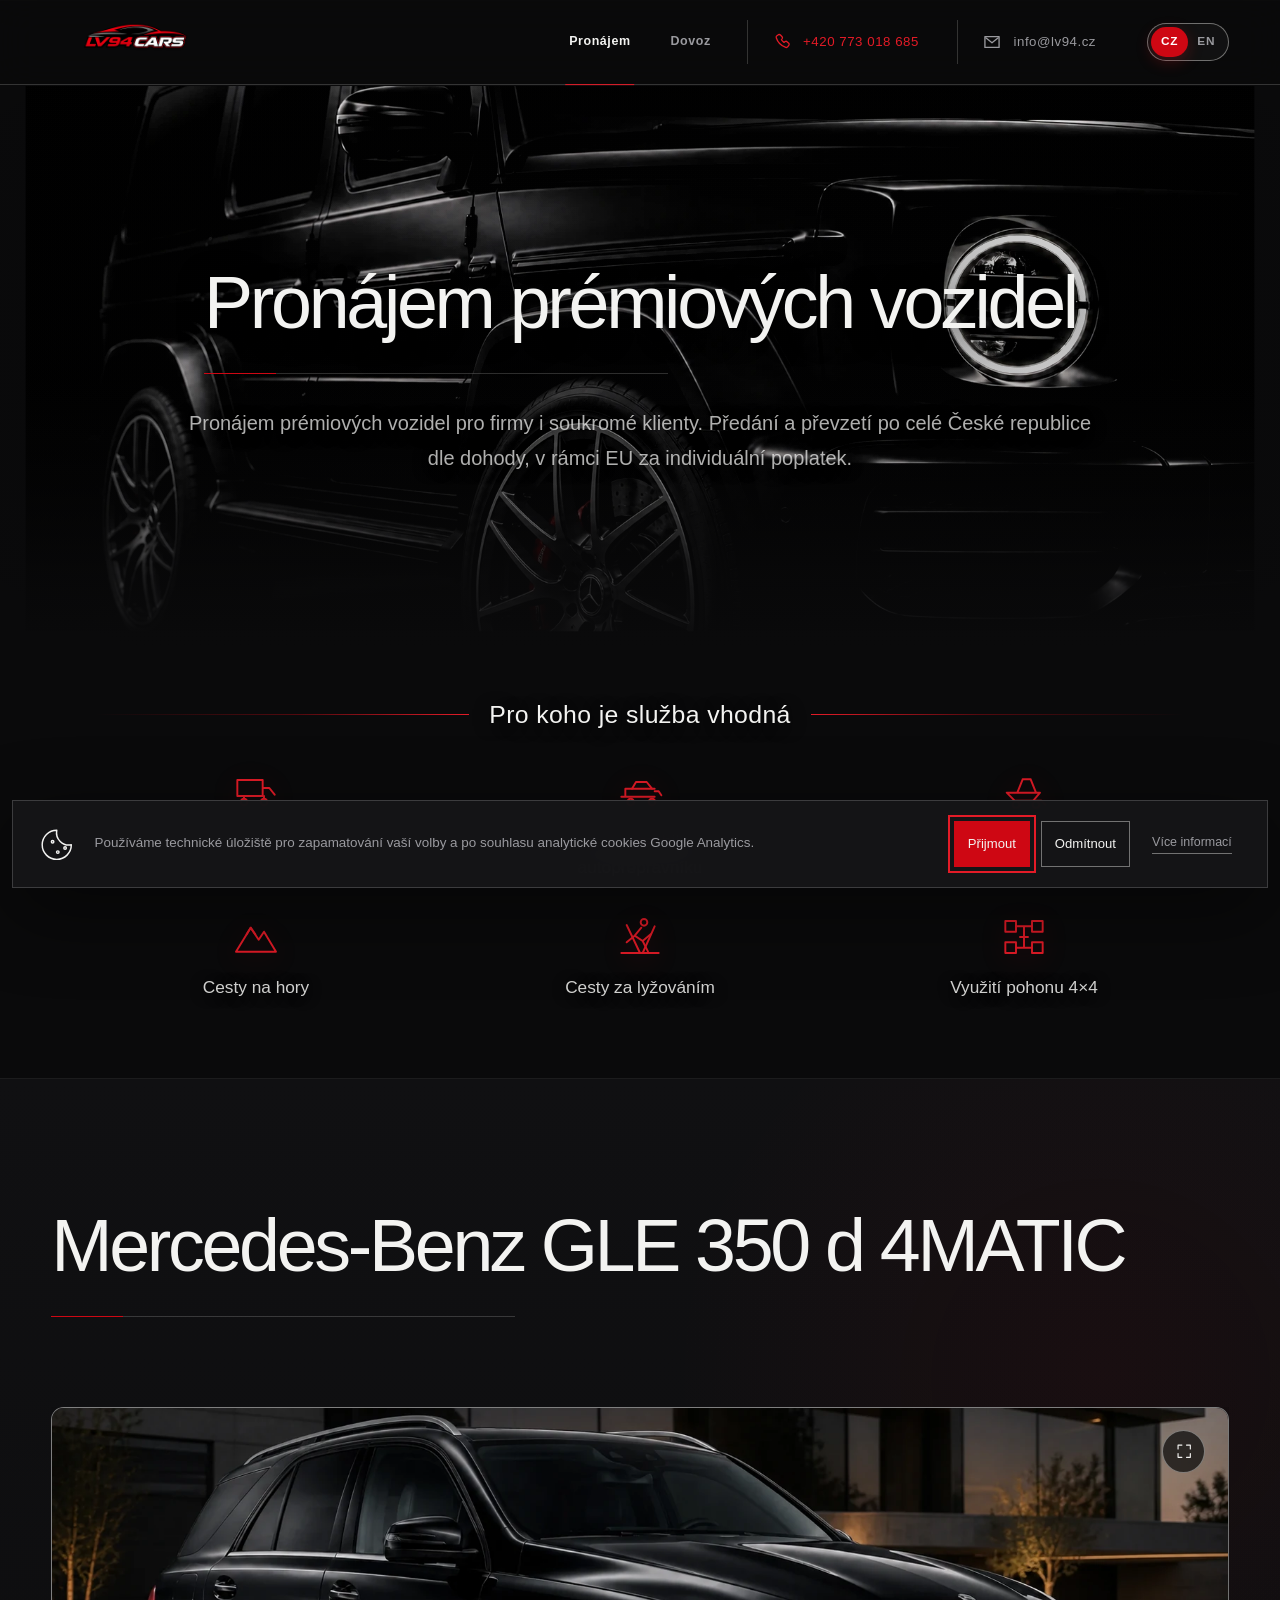
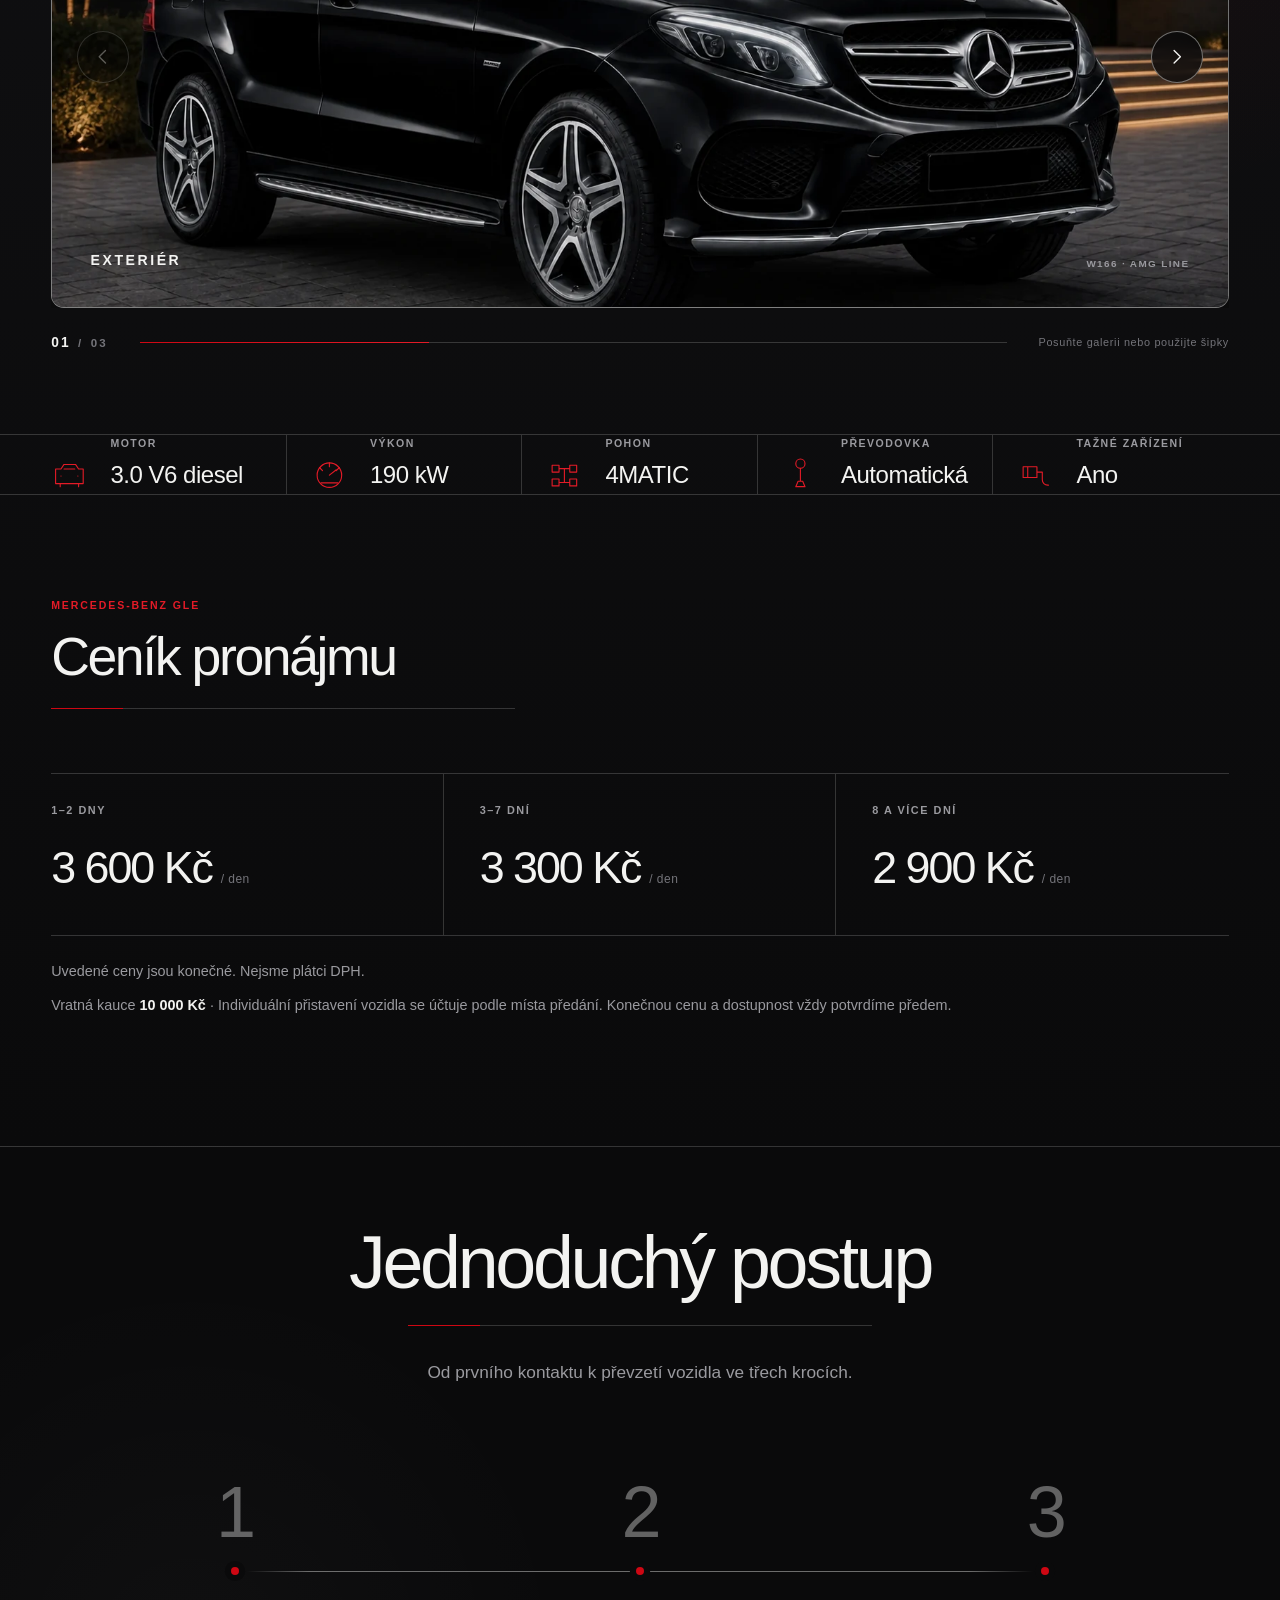
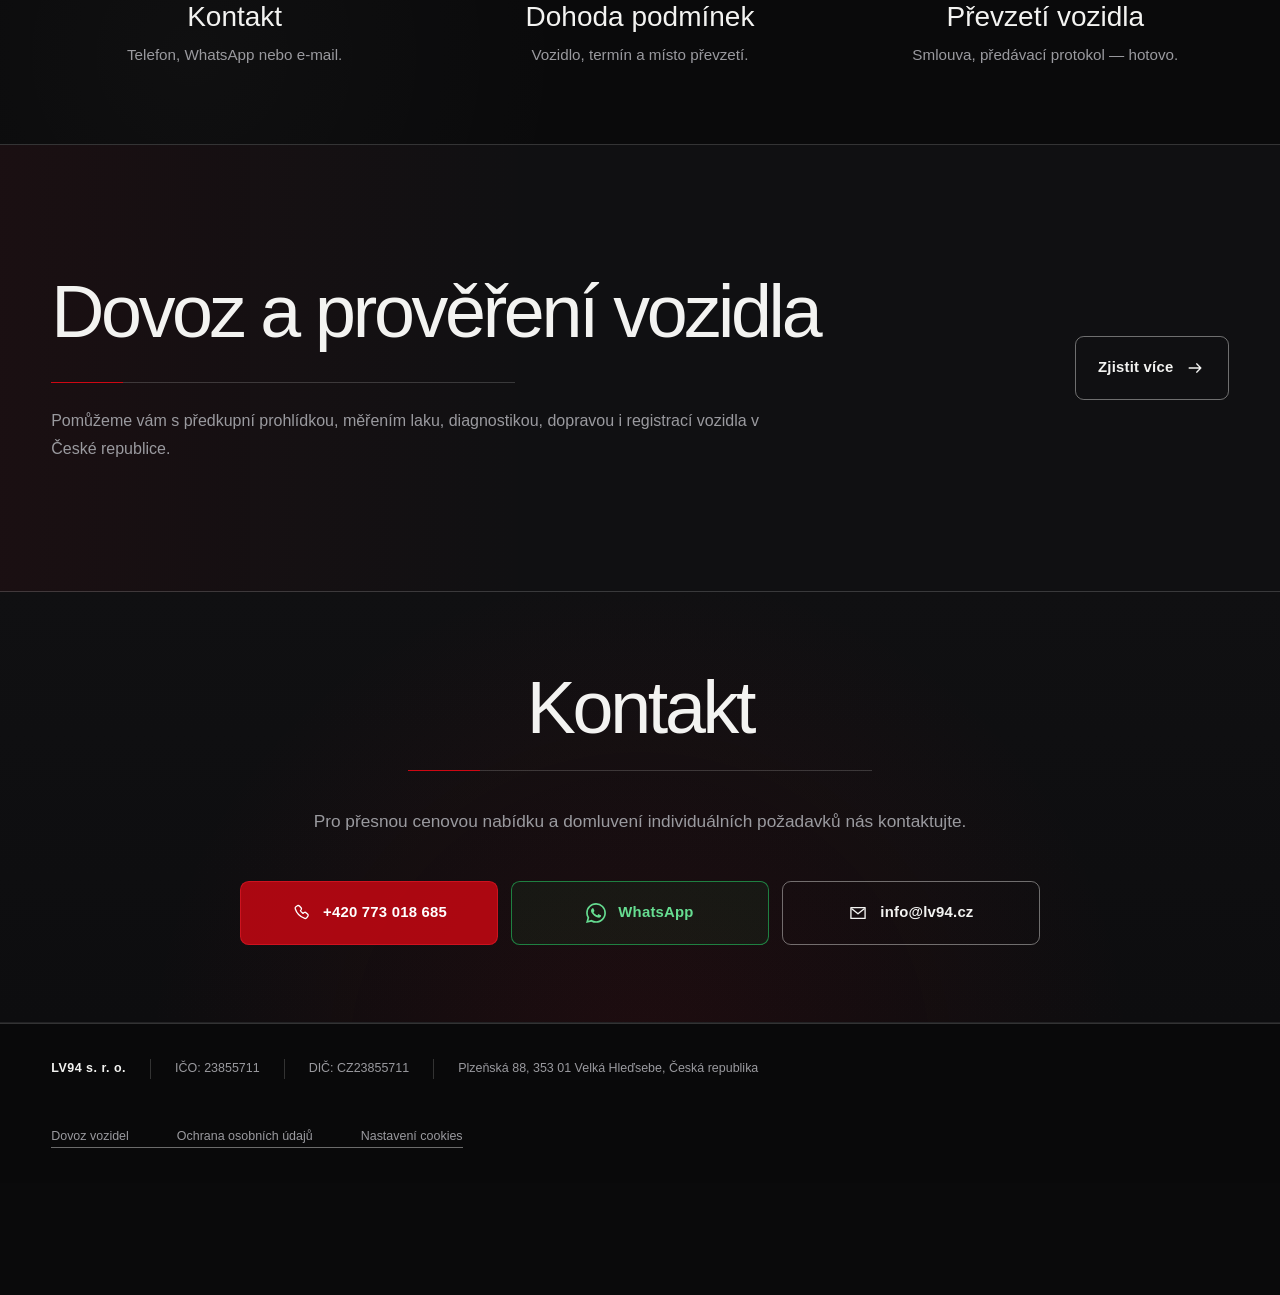
==== src/index.html @ e5c54074 "Finalize LV94 launch website" ====
<!doctype html>
<html lang="cs">
<head>
    <meta charset="utf-8">
    <meta name="viewport" content="width=device-width, initial-scale=1">
    <meta name="theme-color" content="#0A0A0B">
    <meta name="description" content="Pronájem prémiových vozidel Mercedes-Benz GLE pro firmy i soukromé klienty. Předání po celé České republice a dle dohody v rámci EU.">
    <meta name="robots" content="index, follow, max-image-preview:large">
    <link rel="canonical" href="https://lv94.cz/">
    <meta property="og:type" content="website">
    <meta property="og:locale" content="cs_CZ">
    <meta property="og:locale:alternate" content="en_GB">
    <meta property="og:site_name" content="LV94 CARS">
    <meta property="og:title" content="LV94 | Prémiový pronájem vozidel">
    <meta property="og:description" content="Pronájem prémiových vozidel Mercedes-Benz GLE pro firmy i soukromé klienty. Předání po celé České republice a dle dohody v rámci EU.">
    <meta property="og:url" content="https://lv94.cz/">
    <meta property="og:image" content="https://lv94.cz/assets/images/og-lv94-premiovy-pronajem.jpg">
    <meta property="og:image:width" content="1200">
    <meta property="og:image:height" content="630">
    <meta property="og:image:type" content="image/jpeg">
    <meta property="og:image:alt" content="LV94 CARS — prémiový pronájem vozidel Mercedes-Benz GLE">
    <meta name="twitter:card" content="summary_large_image">
    <meta name="twitter:title" content="LV94 | Prémiový pronájem vozidel">
    <meta name="twitter:description" content="Pronájem prémiových vozidel Mercedes-Benz GLE po celé České republice.">
    <meta name="twitter:image" content="https://lv94.cz/assets/images/og-lv94-premiovy-pronajem.jpg">
    <title>LV94 | Prémiový pronájem vozidel</title>
    <link rel="icon" href="favicon.ico" sizes="any">
    <link rel="icon" type="image/png" sizes="32x32" href="assets/images/favicon-32x32.png">
    <link rel="apple-touch-icon" sizes="180x180" href="assets/images/apple-touch-icon.png">
    <link rel="stylesheet" href="css/style.css?v=20260829-nav-1">
    <script src="js/script.js?v=20260829-nav-1" defer></script>
</head>
<body>
    <a class="skip-link" href="#main" data-i18n="skipLink">Přejít k obsahu</a>

    <header class="site-header" data-reveal="header">
        <div class="site-shell header-inner">
            <a class="brand brand--header" href="#top" aria-label="LV94 CARS">
                <img src="assets/images/lv94-logo.png" alt="" data-brand-logo>
            </a>

            <nav class="primary-nav" data-i18n-aria="primaryNavLabel" aria-label="Hlavní navigace">
                <a href="#vozidlo" aria-current="page" data-i18n="navRental">Pronájem</a>
                <a href="dovoz-vozidel.html" data-i18n="navImport">Dovoz</a>
            </nav>

            <div class="header-actions">
                <a class="header-contact header-contact--primary" href="tel:+420773018685" data-contact-link="phone">
                    <svg aria-hidden="true" viewBox="0 0 24 24">
                        <path d="M7.7 3.2 5.9 4.5c-.8.6-1.1 1.6-.8 2.5 1.7 5.4 6 9.7 11.4 11.4.9.3 1.9 0 2.5-.8l1.3-1.8c.5-.7.4-1.6-.2-2.2l-2.1-2a1.7 1.7 0 0 0-2.1-.2l-1.5 1a11.6 11.6 0 0 1-3.1-3.1l1-1.5c.4-.7.3-1.5-.2-2.1l-2-2.1c-.6-.6-1.6-.7-2.4-.4Z"/>
                    </svg>
                    <span class="contact-value" data-contact-value="phone">+420 773 018 685</span>
                    <span class="mobile-label" data-i18n="call">Volat</span>
                </a>

                <a class="header-contact" href="mailto:info@lv94.cz" data-contact-link="email">
                    <svg aria-hidden="true" viewBox="0 0 24 24">
                        <path d="M3.5 5.5h17v13h-17z"/>
                        <path d="m4.5 7 7.5 6 7.5-6"/>
                    </svg>
                    <span class="contact-value" data-contact-value="email">info@lv94.cz</span>
                    <span class="mobile-label">E-mail</span>
                </a>

                <div class="language-switcher" role="group" aria-label="Language" data-active-language="cs">
                    <button class="language-button is-active" type="button" data-language="cs" aria-pressed="true">CZ</button>
                    <button class="language-button" type="button" data-language="en" aria-pressed="false">EN</button>
                </div>
            </div>
        </div>
    </header>

    <main id="main">
        <section class="service" id="top" aria-labelledby="service-title">
            <div class="service-hero">
                <div class="service-background" data-reveal="hero" aria-hidden="true">
                    <img class="hero-image" src="assets/images/hero-g-class-black-amg-multispoke-v4.webp" alt="" width="1749" height="899" fetchpriority="high" decoding="async">
                </div>
                <div class="site-shell service-layout">
                    <div class="service-copy" data-reveal="section">
                        <div class="service-heading">
                            <h1 class="section-title" id="service-title" data-i18n="serviceTitle">Pronájem prémiových vozidel</h1>
                            <span class="heading-rule" aria-hidden="true"></span>
                        </div>
                        <p class="service-lead" data-i18n="serviceBody">Pronájem prémiových vozidel pro firmy i soukromé klienty. Předání a převzetí po celé České republice dle dohody, v rámci EU za individuální poplatek.</p>
                    </div>
                </div>
            </div>
            <div class="service-use-cases-band">
                <div class="site-shell">
                    <div class="service-use-cases">
                        <p class="service-use-cases-title" data-i18n="serviceUseCasesTitle">Pro koho je služba vhodná</p>
                        <ul class="service-use-cases-list">
                            <li>
                                <svg aria-hidden="true" viewBox="0 0 36 36">
                                    <path d="M4 10.5h19v12H4zM23 16.5h5l4 5"/>
                                    <path d="M9 22.5v2M24 22.5v2"/>
                                    <circle cx="9" cy="27" r="2.5"/>
                                    <circle cx="24" cy="27" r="2.5"/>
                                </svg>
                                <span data-i18n="serviceUseCaseTrailers">Tažení různých přívěsů</span>
                            </li>
                            <li>
                                <svg aria-hidden="true" viewBox="0 0 36 36">
                                    <path d="M4 23h25M7 23v-6h5l3-5h8l4 5h2"/>
                                    <path d="M12 17h15M29 19h3l2 3"/>
                                    <circle cx="11" cy="27" r="2.5"/>
                                    <circle cx="27" cy="27" r="2.5"/>
                                </svg>
                                <span data-i18n="serviceUseCaseCarTransport">Přeprava automobilů pomocí autopřepravníku</span>
                            </li>
                            <li>
                                <svg aria-hidden="true" viewBox="0 0 36 36">
                                    <path d="M5 20h25l-5 6H11zM13 20l4-10h6l4 10M17 10h6"/>
                                    <path d="M27 26h4l3 3"/>
                                    <circle cx="12" cy="29" r="2.5"/>
                                    <circle cx="27" cy="29" r="2.5"/>
                                </svg>
                                <span data-i18n="serviceUseCaseBoats">Tažení lodních přívěsů</span>
                            </li>
                            <li>
                                <svg aria-hidden="true" viewBox="0 0 36 36">
                                    <path d="m3 29 11-18 6 9 4-6 9 15H3Z"/>
                                    <path d="m11 16 3-5 3.5 5"/>
                                </svg>
                                <span data-i18n="serviceUseCaseMountains">Cesty na hory</span>
                            </li>
                            <li>
                                <svg aria-hidden="true" viewBox="0 0 36 36">
                                    <circle cx="21" cy="7" r="2.5"/>
                                    <path d="m19 11-5 6 6 4 4 8M14 17l-6 5M20 21l6-5"/>
                                    <path d="M4 30h28M8 9l10 21M29 10l-9 20"/>
                                </svg>
                                <span data-i18n="serviceUseCaseSkiing">Cesty za lyžováním</span>
                            </li>
                            <li>
                                <svg aria-hidden="true" viewBox="0 0 36 36">
                                    <rect x="4" y="6" width="8" height="8"/>
                                    <rect x="24" y="6" width="8" height="8"/>
                                    <rect x="4" y="22" width="8" height="8"/>
                                    <rect x="24" y="22" width="8" height="8"/>
                                    <path d="M12 10h12M12 26h12M18 10v16M15 18h6"/>
                                </svg>
                                <span data-i18n="serviceUseCaseFourWheelDrive">Využití pohonu 4×4</span>
                            </li>
                        </ul>
                    </div>
                </div>
            </div>
        </section>

        <section class="vehicle section-space" id="vozidlo" aria-labelledby="vehicle-title">
            <div class="site-shell">
                <div class="section-heading" data-reveal="section">
                    <h2 class="section-title" id="vehicle-title">Mercedes-Benz GLE 350 d 4MATIC</h2>
                    <span class="heading-rule" aria-hidden="true"></span>
                </div>
            </div>

            <div class="slider-shell" data-slider data-reveal="media">
                <button class="slider-arrow slider-arrow--prev" type="button" data-slider-prev data-i18n-aria="previousPhoto" aria-label="Předchozí fotografie">
                    <svg aria-hidden="true" viewBox="0 0 24 24"><path d="m15 5-7 7 7 7"/></svg>
                </button>

                <div class="slider-viewport" data-slider-viewport tabindex="0" data-i18n-aria="photoSlider" aria-label="Fotografie vozidla">
                    <div class="slider-track">
                        <figure class="vehicle-slide" data-slide>
                            <img src="assets/images/vehicles/gle-w166-exterior-modern-hq.webp" alt="Černý Mercedes-Benz GLE W166 s paketem AMG Line před moderní budovou" width="1672" height="941" loading="lazy" data-i18n-alt="exteriorAlt">
                            <button class="gallery-open" type="button" data-gallery-open data-slide-index="0" data-i18n-aria="openPhoto" aria-label="Otevřít fotografii">
                                <svg aria-hidden="true" viewBox="0 0 24 24">
                                    <path d="M9 4H4v5M15 4h5v5M20 15v5h-5M4 15v5h5"/>
                                </svg>
                            </button>
                            <figcaption>
                                <span data-i18n="exteriorLabel">Exteriér</span>
                                <small data-i18n="photoSeries">W166 · AMG Line</small>
                            </figcaption>
                        </figure>

                        <figure class="vehicle-slide" data-slide>
                            <img src="assets/images/vehicles/gle-w166-interior-black-amg.webp" alt="Černý interiér Mercedes-Benz GLE W166 s paketem AMG Line" width="1672" height="941" loading="lazy" data-i18n-alt="interiorAlt">
                            <button class="gallery-open" type="button" data-gallery-open data-slide-index="1" data-i18n-aria="openPhoto" aria-label="Otevřít fotografii">
                                <svg aria-hidden="true" viewBox="0 0 24 24">
                                    <path d="M9 4H4v5M15 4h5v5M20 15v5h-5M4 15v5h5"/>
                                </svg>
                            </button>
                            <figcaption>
                                <span data-i18n="interiorLabel">Interiér</span>
                                <small data-i18n="photoSeries">W166 · AMG Line</small>
                            </figcaption>
                        </figure>

                        <figure class="vehicle-slide" data-slide>
                            <img src="assets/images/vehicles/gle-w166-detail-black-amg.webp" alt="Detail přední části černého Mercedes-Benz GLE W166 AMG Line" width="1672" height="941" loading="lazy" data-i18n-alt="detailAlt">
                            <button class="gallery-open" type="button" data-gallery-open data-slide-index="2" data-i18n-aria="openPhoto" aria-label="Otevřít fotografii">
                                <svg aria-hidden="true" viewBox="0 0 24 24">
                                    <path d="M9 4H4v5M15 4h5v5M20 15v5h-5M4 15v5h5"/>
                                </svg>
                            </button>
                            <figcaption>
                                <span data-i18n="detailLabel">Detail</span>
                                <small data-i18n="photoSeries">W166 · AMG Line</small>
                            </figcaption>
                        </figure>
                    </div>
                </div>

                <button class="slider-arrow slider-arrow--next" type="button" data-slider-next data-i18n-aria="nextPhoto" aria-label="Další fotografie">
                    <svg aria-hidden="true" viewBox="0 0 24 24"><path d="m9 5 7 7-7 7"/></svg>
                </button>
            </div>

            <div class="slider-controls site-shell">
                <div class="slider-counter" data-slider-counter aria-live="polite" aria-atomic="true">
                    <span data-slider-current>01</span>
                    <span class="slider-counter-separator" aria-hidden="true">/</span>
                    <span data-slider-total>03</span>
                </div>
                <span class="slider-progress" aria-hidden="true">
                    <span data-slider-progress></span>
                </span>
                <span class="slider-hint" data-i18n="sliderHint">Posuňte galerii nebo použijte šipky</span>
            </div>

            <dl class="vehicle-specs site-shell" data-reveal="stagger">
                <div class="vehicle-spec">
                    <svg aria-hidden="true" viewBox="0 0 48 48">
                        <path d="M6 17h7l4-6h15l4 6h6v19H6zM17 17h14M12 36v4M36 36v4M13 26h.1M35 26h.1"/>
                    </svg>
                    <div><dt data-i18n="engine">Motor</dt><dd data-vehicle="engine"></dd></div>
                </div>
                <div class="vehicle-spec">
                    <svg aria-hidden="true" viewBox="0 0 48 48">
                        <circle cx="24" cy="25" r="16"/><path d="M24 9v5M11 15l4 4M37 15l-4 4M24 25l9-7M13 35h22"/>
                    </svg>
                    <div><dt data-i18n="power">Výkon</dt><dd data-vehicle="power"></dd></div>
                </div>
                <div class="vehicle-spec">
                    <svg aria-hidden="true" viewBox="0 0 48 48">
                        <path d="M8 12h9v9H8zM31 12h9v9h-9zM8 30h9v9H8zM31 30h9v9h-9zM17 16.5h14M17 34.5h14M24 16.5v18"/>
                    </svg>
                    <div><dt data-i18n="drive">Pohon</dt><dd data-vehicle="drive"></dd></div>
                </div>
                <div class="vehicle-spec">
                    <svg aria-hidden="true" viewBox="0 0 48 48">
                        <circle cx="24" cy="10" r="6"/><path d="M24 16v17M18 40h12l-3-7h-6z"/>
                    </svg>
                    <div><dt data-i18n="transmission">Převodovka</dt><dd data-vehicle="transmission"></dd></div>
                </div>
                <div class="vehicle-spec">
                    <svg aria-hidden="true" viewBox="0 0 48 48">
                        <path d="M8 14h18v14H8zM26 21h7v10a7 7 0 0 0 7 7M40 38h1M14 14v14"/>
                    </svg>
                    <div><dt data-i18n="towBar">Tažné zařízení</dt><dd data-vehicle="towBar"></dd></div>
                </div>
            </dl>

            <section class="vehicle-pricing site-shell" aria-labelledby="pricing-title" data-reveal="section">
                <div class="pricing-heading">
                    <p class="pricing-kicker" data-i18n="pricingKicker">Mercedes-Benz GLE</p>
                    <h3 id="pricing-title" data-i18n="pricingTitle">Ceník pronájmu</h3>
                    <span class="heading-rule" aria-hidden="true"></span>
                </div>

                <dl class="pricing-grid" data-reveal="stagger">
                    <div class="pricing-tier">
                        <dt data-i18n="pricingShortTerm">1–2 dny</dt>
                        <dd><span data-pricing="shortTerm">3 600 Kč</span><small data-i18n="perDay">/ den</small></dd>
                    </div>
                    <div class="pricing-tier">
                        <dt data-i18n="pricingMediumTerm">3–7 dní</dt>
                        <dd><span data-pricing="mediumTerm">3 300 Kč</span><small data-i18n="perDay">/ den</small></dd>
                    </div>
                    <div class="pricing-tier">
                        <dt data-i18n="pricingLongTerm">8 a více dní</dt>
                        <dd><span data-pricing="longTerm">2 900 Kč</span><small data-i18n="perDay">/ den</small></dd>
                    </div>
                </dl>

                <div class="pricing-notes">
                    <p data-i18n="pricingVatNote">Uvedené ceny jsou konečné. Nejsme plátci DPH.</p>
                    <p>
                        <span data-i18n="pricingDepositLabel">Vratná kauce</span>
                        <strong data-pricing="deposit">10 000 Kč</strong>
                        <span aria-hidden="true"> · </span>
                        <span data-i18n="pricingDeliveryNote">Individuální přistavení vozidla se účtuje podle místa předání. Konečnou cenu a dostupnost vždy potvrdíme předem.</span>
                    </p>
                </div>
            </section>

            <dialog class="gallery-dialog" data-gallery-dialog aria-labelledby="gallery-dialog-title">
                <div class="gallery-dialog-inner">
                    <h2 class="sr-only" id="gallery-dialog-title" data-i18n="galleryTitle">Galerie vozidla</h2>
                    <button class="gallery-dialog-close" type="button" data-gallery-close data-i18n-aria="closeGallery" aria-label="Zavřít galerii">
                        <svg aria-hidden="true" viewBox="0 0 24 24"><path d="m6 6 12 12M18 6 6 18"/></svg>
                    </button>
                    <button class="gallery-dialog-arrow gallery-dialog-arrow--prev" type="button" data-gallery-prev data-i18n-aria="previousPhoto" aria-label="Předchozí fotografie">
                        <svg aria-hidden="true" viewBox="0 0 24 24"><path d="m15 5-7 7 7 7"/></svg>
                    </button>
                    <figure>
                        <img src="assets/images/vehicles/gle-w166-exterior-modern-hq.webp" alt="" data-gallery-image>
                        <figcaption data-gallery-caption></figcaption>
                    </figure>
                    <button class="gallery-dialog-arrow gallery-dialog-arrow--next" type="button" data-gallery-next data-i18n-aria="nextPhoto" aria-label="Další fotografie">
                        <svg aria-hidden="true" viewBox="0 0 24 24"><path d="m9 5 7 7-7 7"/></svg>
                    </button>
                </div>
            </dialog>
        </section>

        <section class="process section-space" aria-labelledby="process-title">
            <div class="site-shell">
                <div class="process-heading" data-reveal="section">
                    <h2 class="section-title" id="process-title" data-i18n="processTitle">Jednoduchý postup</h2>
                    <span class="heading-rule heading-rule--centered" aria-hidden="true"></span>
                    <p data-i18n="processIntro">Od prvního kontaktu k převzetí vozidla ve třech krocích.</p>
                </div>
                <ol class="process-list" data-reveal="stagger">
                    <li>
                        <span class="step-marker" aria-hidden="true"><span class="step-number">1</span><span class="step-dot"></span></span>
                        <span class="step-copy">
                            <strong data-i18n="stepContact">Kontakt</strong>
                            <small data-i18n="stepContactDetail">Telefon, WhatsApp nebo e-mail.</small>
                        </span>
                    </li>
                    <li>
                        <span class="step-marker" aria-hidden="true"><span class="step-number">2</span><span class="step-dot"></span></span>
                        <span class="step-copy">
                            <strong data-i18n="stepAgreement">Dohoda podmínek</strong>
                            <small data-i18n="stepAgreementDetail">Vozidlo, termín a místo převzetí.</small>
                        </span>
                    </li>
                    <li>
                        <span class="step-marker" aria-hidden="true"><span class="step-number">3</span><span class="step-dot"></span></span>
                        <span class="step-copy">
                            <strong data-i18n="stepCollection">Převzetí vozidla</strong>
                            <small data-i18n="stepCollectionDetail">Smlouva, předávací protokol — hotovo.</small>
                        </span>
                    </li>
                </ol>
            </div>
        </section>

        <section class="service-bridge section-space" aria-labelledby="service-bridge-title">
            <div class="site-shell service-bridge-layout">
                <div class="service-bridge-copy" data-reveal="section">
                    <h2 class="section-title" id="service-bridge-title" data-i18n="importBridgeTitle">Dovoz a prověření vozidla</h2>
                    <span class="heading-rule" aria-hidden="true"></span>
                    <p data-i18n="importBridgeText">Pomůžeme vám s předkupní prohlídkou, měřením laku, diagnostikou, dopravou i registrací vozidla v České republice.</p>
                </div>
                <a class="button button--secondary" href="dovoz-vozidel.html" data-reveal="section">
                    <span data-i18n="importBridgeButton">Zjistit více</span>
                    <svg aria-hidden="true" viewBox="0 0 24 24"><path d="M5 12h14M14 7l5 5-5 5"/></svg>
                </a>
            </div>
        </section>

        <section class="contact section-space" aria-labelledby="contact-title">
            <div class="site-shell contact-inner" data-reveal="section">
                <h2 class="section-title" id="contact-title" data-i18n="contactTitle">Kontakt</h2>
                <span class="heading-rule heading-rule--centered" aria-hidden="true"></span>
                <p class="contact-intro" data-i18n="contactIntro">
                    Pro přesnou cenovou nabídku a domluvení individuálních požadavků nás kontaktujte.
                </p>
                <div class="contact-actions">
                    <a class="button button--primary" href="tel:+420773018685" data-contact-link="phone">
                        <svg aria-hidden="true" viewBox="0 0 24 24">
                            <path d="M7.7 3.2 5.9 4.5c-.8.6-1.1 1.6-.8 2.5 1.7 5.4 6 9.7 11.4 11.4.9.3 1.9 0 2.5-.8l1.3-1.8c.5-.7.4-1.6-.2-2.2l-2.1-2a1.7 1.7 0 0 0-2.1-.2l-1.5 1a11.6 11.6 0 0 1-3.1-3.1l1-1.5c.4-.7.3-1.5-.2-2.1l-2-2.1c-.6-.6-1.6-.7-2.4-.4Z"/>
                        </svg>
                        <span data-contact-value="phone">+420 773 018 685</span>
                    </a>
                    <a class="button button--whatsapp" href="https://wa.me/420773018685" target="_blank" rel="noopener noreferrer" data-contact-link="whatsapp">
                        <svg class="whatsapp-icon" aria-hidden="true" viewBox="0 0 24 24">
                            <path d="M17.47 14.38c-.3-.15-1.76-.87-2.03-.97-.27-.1-.47-.15-.67.15-.2.3-.77.97-.94 1.16-.17.2-.35.22-.64.08-.3-.15-1.26-.46-2.39-1.48-.88-.79-1.48-1.76-1.65-2.06-.17-.3-.02-.46.13-.61.13-.13.3-.35.45-.52.15-.17.2-.3.3-.5.1-.2.05-.37-.03-.52-.07-.15-.67-1.61-.92-2.21-.24-.58-.49-.5-.67-.51h-.57c-.2 0-.52.07-.79.37-.27.3-1.04 1.02-1.04 2.48s1.07 2.88 1.21 3.07c.15.2 2.1 3.2 5.08 4.49.71.31 1.26.49 1.69.63.71.23 1.36.2 1.87.12.57-.09 1.76-.72 2.01-1.41.25-.69.25-1.29.17-1.41-.07-.12-.27-.2-.57-.35M12.05 21.79h-.01a9.87 9.87 0 0 1-5.03-1.38l-.36-.21-3.74.98 1-3.65-.24-.37a9.86 9.86 0 0 1-1.51-5.26A9.9 9.9 0 0 1 12.05 2c2.64 0 5.12 1.03 6.99 2.9a9.83 9.83 0 0 1 2.89 7c0 5.45-4.44 9.88-9.88 9.88M20.46 3.49A11.82 11.82 0 0 0 12.05 0C5.5 0 .16 5.34.16 11.89c0 2.1.55 4.14 1.59 5.95L.06 24l6.3-1.65a11.88 11.88 0 0 0 5.68 1.45h.01c6.55 0 11.89-5.34 11.89-11.9 0-3.18-1.23-6.16-3.48-8.41"/>
                        </svg>
                        <span>WhatsApp</span>
                    </a>
                    <a class="button button--secondary" href="mailto:info@lv94.cz" data-contact-link="email">
                        <svg aria-hidden="true" viewBox="0 0 24 24">
                            <path d="M3.5 5.5h17v13h-17z"/><path d="m4.5 7 7.5 6 7.5-6"/>
                        </svg>
                        <span data-contact-value="email">info@lv94.cz</span>
                    </a>
                </div>
            </div>
        </section>
    </main>

    <footer class="site-footer">
        <div class="site-shell footer-inner">
            <div class="company-details">
                <strong>LV94 s. r. o.</strong>
                <span>IČO: 23855711</span>
                <span>DIČ: CZ23855711</span>
                <span>Plzeňská 88, 353 01 Velká Hleďsebe, Česká republika</span>
            </div>
            <div class="footer-links">
                <a href="dovoz-vozidel.html" data-i18n="importFooterLink">Dovoz vozidel</a>
                <a href="privacy.html" data-i18n="privacyLink">Ochrana osobních údajů</a>
                <button type="button" data-cookie-settings data-i18n="cookieSettings">Nastavení cookies</button>
            </div>
        </div>
    </footer>

    <section class="cookie-panel" data-cookie-panel role="dialog" aria-labelledby="cookie-title" hidden>
        <div class="cookie-copy">
            <h2 class="sr-only" id="cookie-title" data-i18n="cookieTitle">Nastavení cookies</h2>
            <svg aria-hidden="true" viewBox="0 0 40 40">
                <path d="M33 21a12 12 0 0 1-14-14A14 14 0 1 0 33 21Z"/>
                <circle cx="15" cy="18" r="1.2"/><circle cx="20" cy="28" r="1.2"/><circle cx="27" cy="24" r="1.2"/>
            </svg>
            <p data-i18n="cookieText">Používáme technické úložiště pro zapamatování vaší volby a po souhlasu analytické cookies Google Analytics.</p>
        </div>
        <div class="cookie-actions">
            <button class="cookie-button cookie-button--accept" type="button" data-cookie-accept data-i18n="accept">Přijmout</button>
            <button class="cookie-button" type="button" data-cookie-reject data-i18n="reject">Odmítnout</button>
            <a href="cookies.html" data-i18n="moreInfo">Více informací</a>
        </div>
    </section>

    <noscript>
        <p class="noscript-message">JavaScript is required for language switching, the photo slider and cookie settings.</p>
    </noscript>
</body>
</html>
---- src/css/style.css ----
:root {
    --color-bg: #0A0A0B;
    --color-surface: #151517;
    --color-surface-soft: #101012;
    --color-surface-raised: #19191C;
    --color-text: #F3F3F1;
    --color-muted: #9A9A9F;
    --color-muted-soft: #74747A;
    --color-accent: #CE0713;
    --color-accent-hover: #E31B27;
    --color-whatsapp: #25D366;
    --color-border: rgba(243, 243, 241, 0.18);
    --color-border-strong: rgba(243, 243, 241, 0.42);
    --page-gutter: clamp(1.25rem, 4vw, 5rem);
    --header-height: 7.25rem;
    --section-space: clamp(5.5rem, 10vw, 10rem);
    --radius-small: 0.55rem;
    --radius-medium: 0.8rem;
    --transition: 260ms cubic-bezier(0.22, 1, 0.36, 1);
    color-scheme: dark;
}

*,
*::before,
*::after {
    box-sizing: border-box;
}

html {
    scroll-behavior: smooth;
    background: var(--color-bg);
}

body {
    min-width: 20rem;
    margin: 0;
    overflow-x: hidden;
    background:
        radial-gradient(circle at 76% 20%, rgba(255, 255, 255, 0.025), transparent 26rem),
        var(--color-bg);
    color: var(--color-text);
    font-family: Inter, ui-sans-serif, -apple-system, BlinkMacSystemFont, "Segoe UI", Helvetica, Arial, sans-serif;
    font-size: 1rem;
    line-height: 1.6;
    text-rendering: optimizeLegibility;
    -webkit-font-smoothing: antialiased;
}

body.cookie-panel-open {
    padding-bottom: 12rem;
}

button,
a {
    -webkit-tap-highlight-color: transparent;
}

button {
    color: inherit;
    font: inherit;
}

a {
    color: inherit;
    text-decoration: none;
}

img,
svg {
    display: block;
}

img {
    max-width: 100%;
}

[hidden] {
    display: none !important;
}

::selection {
    background: var(--color-accent);
    color: #fff;
}

:focus-visible {
    outline: 2px solid var(--color-accent-hover);
    outline-offset: 4px;
}

.sr-only {
    position: absolute;
    width: 1px;
    height: 1px;
    padding: 0;
    margin: -1px;
    overflow: hidden;
    clip: rect(0, 0, 0, 0);
    white-space: nowrap;
    border: 0;
}

.skip-link {
    position: fixed;
    z-index: 1000;
    top: 1rem;
    left: 1rem;
    padding: 0.7rem 1rem;
    transform: translateY(-160%);
    background: var(--color-text);
    color: var(--color-bg);
    font-size: 0.82rem;
    font-weight: 650;
    transition: transform var(--transition);
}

.skip-link:focus {
    transform: translateY(0);
}

.site-shell {
    width: min(100%, 100rem);
    margin-inline: auto;
    padding-inline: var(--page-gutter);
}

.section-space {
    padding-block: var(--section-space);
}

.site-header {
    position: fixed;
    z-index: 100;
    top: 0;
    right: 0;
    left: 0;
    height: var(--header-height);
    border-bottom: 1px solid var(--color-border);
    background: rgba(10, 10, 11, 0.72);
    backdrop-filter: blur(18px);
    transition:
        height var(--transition),
        background-color var(--transition),
        border-color var(--transition),
        box-shadow var(--transition);
}

.site-header.is-scrolled {
    height: calc(var(--header-height) - 0.55rem);
    border-color: rgba(243, 243, 241, 0.12);
    background: rgba(10, 10, 11, 0.93);
    box-shadow: 0 1rem 3rem rgba(0, 0, 0, 0.24);
}

.header-inner {
    position: relative;
    display: flex;
    align-items: center;
    justify-content: space-between;
    height: 100%;
    gap: 1rem;
    padding-bottom: 2.55rem;
}

.brand {
    display: inline-flex;
    align-items: center;
    flex: 0 0 auto;
}

.brand--header {
    position: relative;
    width: clamp(6.5rem, 13vw, 12.5rem);
    height: 100%;
    min-height: 0;
    overflow: hidden;
    transition: width var(--transition);
}

.site-header.is-scrolled .brand--header {
    width: clamp(6rem, 11vw, 10rem);
}

.brand img {
    width: 100%;
    height: auto;
    object-fit: contain;
}

.brand--header img {
    position: absolute;
    top: 50%;
    left: 50%;
    transform: translate(-50%, -50%);
}

.brand.is-missing {
    visibility: hidden;
}

.primary-nav {
    position: absolute;
    right: var(--page-gutter);
    bottom: 0;
    left: var(--page-gutter);
    display: flex;
    height: 2.65rem;
    align-items: stretch;
    justify-content: center;
    border-top: 1px solid rgba(243, 243, 241, 0.1);
}

.primary-nav a {
    position: relative;
    display: inline-flex;
    align-items: center;
    padding-inline: clamp(1rem, 5vw, 2rem);
    color: var(--color-muted);
    font-size: 0.75rem;
    font-weight: 560;
    letter-spacing: 0.045em;
    transition: color var(--transition);
}

.primary-nav a::after {
    position: absolute;
    right: 1rem;
    bottom: -1px;
    left: 1rem;
    height: 1px;
    background: var(--color-accent-hover);
    content: "";
    opacity: 0;
    transform: scaleX(0.35);
    transition:
        opacity var(--transition),
        transform var(--transition);
}

.primary-nav a:hover,
.primary-nav a[aria-current="page"] {
    color: var(--color-text);
}

.primary-nav a:hover::after,
.primary-nav a[aria-current="page"]::after {
    opacity: 1;
    transform: scaleX(1);
}

.header-actions {
    display: flex;
    align-items: center;
    gap: clamp(0.25rem, 2vw, 2rem);
}

.header-contact {
    display: inline-flex;
    align-items: center;
    justify-content: center;
    min-width: 2.75rem;
    min-height: 2.75rem;
    gap: 0.7rem;
    color: var(--color-muted);
    font-size: 0.78rem;
    letter-spacing: 0.04em;
    transition:
        color var(--transition),
        background-color var(--transition),
        opacity var(--transition);
}

.header-contact:hover {
    color: var(--color-text);
}

.header-contact--primary {
    color: var(--color-accent-hover);
}

.header-contact svg,
.button svg {
    width: 1.25rem;
    height: 1.25rem;
    flex: 0 0 auto;
    fill: none;
    stroke: currentColor;
    stroke-linecap: round;
    stroke-linejoin: round;
    stroke-width: 1.6;
}

.contact-value {
    display: none;
}

.mobile-label {
    font-size: 0.7rem;
    font-weight: 650;
    letter-spacing: 0.1em;
    text-transform: uppercase;
}

.language-switcher {
    position: relative;
    display: grid;
    width: 5.1rem;
    height: 2.35rem;
    grid-template-columns: repeat(2, minmax(0, 1fr));
    padding: 0.2rem;
    border: 1px solid var(--color-border-strong);
    border-radius: 999px;
    margin-left: 0.3rem;
    background: rgba(243, 243, 241, 0.035);
    color: var(--color-muted);
    font-size: 0.74rem;
    letter-spacing: 0.08em;
    isolation: isolate;
}

.language-switcher::before {
    position: absolute;
    z-index: -1;
    top: 0.2rem;
    bottom: 0.2rem;
    left: 0.2rem;
    width: calc(50% - 0.2rem);
    border-radius: inherit;
    background: var(--color-accent);
    box-shadow: 0 0.3rem 0.9rem rgba(195, 22, 34, 0.28);
    content: "";
    transform: translateX(0);
    transition: transform 260ms cubic-bezier(0.22, 1, 0.36, 1);
}

.language-switcher[data-active-language="en"]::before {
    transform: translateX(100%);
}

.language-button {
    position: relative;
    display: grid;
    min-width: 0;
    padding: 0;
    border: 0;
    background: none;
    color: inherit;
    cursor: pointer;
    font-size: inherit;
    font-weight: 600;
    letter-spacing: inherit;
    place-items: center;
    transition: color var(--transition);
}

.language-button:hover {
    color: var(--color-text);
}

.language-button.is-active {
    color: #fff;
}

.language-button:focus-visible {
    border-radius: 999px;
    outline: 2px solid var(--color-text);
    outline-offset: 3px;
}

.hero-image {
    display: block;
    width: 100%;
    height: 100%;
    object-fit: cover;
    object-position: center 50%;
}

.service {
    position: relative;
    overflow: hidden;
    padding-top: var(--header-height);
    border-top: 1px solid rgba(243, 243, 241, 0.04);
    background: var(--color-bg);
    isolation: isolate;
}

.service-hero {
    position: relative;
    display: grid;
    min-height: clamp(35.5rem, 41vw, 41.5rem);
    align-items: center;
    overflow: hidden;
    padding-block:
        clamp(3.25rem, 6vw, 5.25rem)
        clamp(3.5rem, 6vw, 5.5rem);
    isolation: isolate;
}

.service-hero::before {
    position: absolute;
    z-index: -1;
    inset: 0;
    background:
        linear-gradient(180deg, rgba(10, 10, 11, 0.02) 0%, rgba(10, 10, 11, 0.03) 52%, rgba(10, 10, 11, 0.32) 70%, rgba(10, 10, 11, 0.78) 88%, var(--color-bg) 100%),
        radial-gradient(ellipse at 50% 46%, rgba(5, 5, 6, 0.4) 0%, rgba(5, 5, 6, 0.14) 62%, rgba(5, 5, 6, 0.01) 100%);
    content: "";
    pointer-events: none;
}

.service-background {
    position: absolute;
    z-index: -2;
    inset: 0;
    background: var(--color-bg);
}

.service-background .hero-image {
    object-position: center 42%;
    filter: brightness(1.12) contrast(1.04);
    transform: scale(0.96);
    transform-origin: center top;
}

.service-layout {
    display: grid;
    width: 100%;
    place-items: center;
}

.service-copy {
    width: 100%;
    max-width: 78rem;
    margin-inline: auto;
    text-align: center;
}

.service-heading {
    display: inline-block;
    max-width: 64rem;
    text-align: left;
}

.service-heading h1 {
    text-align: center;
}

.section-title,
.legal-content h1 {
    margin: 0;
    color: var(--color-text);
    font-size: clamp(2.35rem, 7vw, 4.6rem);
    font-weight: 350;
    letter-spacing: -0.045em;
    line-height: 1.05;
    text-transform: none;
}

.service h1 {
    max-width: 64rem;
    margin-inline: auto;
    text-shadow: 0 0.35rem 1.8rem rgba(0, 0, 0, 0.56);
}

.service-lead {
    max-width: 58rem;
    margin: 2rem auto 0;
    color: rgba(243, 243, 241, 0.72);
    font-size: clamp(1rem, 2vw, 1.25rem);
    line-height: 1.75;
    text-shadow: 0 0.2rem 1rem rgba(0, 0, 0, 0.72);
}

.service-use-cases {
    width: min(100%, 68rem);
    margin: 0 auto;
}

.service-use-cases-band {
    position: relative;
    z-index: 1;
    padding-block: clamp(2.25rem, 3.2vw, 3.25rem) clamp(4rem, 6vw, 6rem);
    background: var(--color-bg);
}

.service-use-cases-title {
    display: flex;
    align-items: center;
    justify-content: center;
    gap: clamp(0.8rem, 2vw, 1.25rem);
    margin: 0;
    color: var(--color-text);
    font-size: clamp(1.2rem, 2.6vw, 1.55rem);
    font-weight: 420;
    letter-spacing: 0.015em;
    text-shadow: 0 0.2rem 1rem rgba(0, 0, 0, 0.72);
    text-transform: none;
    white-space: nowrap;
}

.service-use-cases-title::before,
.service-use-cases-title::after {
    width: clamp(1.25rem, 5vw, 4.5rem);
    height: 1px;
    flex: 1 1 auto;
    content: "";
}

.service-use-cases-title::before {
    background: linear-gradient(90deg, transparent, rgba(206, 7, 19, 0.38) 55%, var(--color-accent-hover));
}

.service-use-cases-title::after {
    background: linear-gradient(90deg, var(--color-accent-hover), rgba(206, 7, 19, 0.38) 45%, transparent);
}

.service-use-cases-list {
    display: grid;
    grid-template-columns: repeat(3, minmax(0, 1fr));
    column-gap: clamp(2rem, 5vw, 4.5rem);
    row-gap: clamp(1.75rem, 2.5vw, 2.5rem);
    padding: 0;
    margin: clamp(1.75rem, 2.5vw, 2.25rem) 0 0;
    list-style: none;
}

.service-use-cases-list li {
    display: flex;
    flex-direction: column;
    align-items: center;
    justify-self: stretch;
    gap: 0.9rem;
    padding: 0;
    color: rgba(243, 243, 241, 0.86);
    font-size: clamp(0.94rem, 1.5vw, 1.08rem);
    line-height: 1.5;
    text-align: center;
    text-shadow: 0 0.15rem 0.8rem rgba(0, 0, 0, 0.7);
    transition:
        color var(--transition),
        transform var(--transition);
}

.service-use-cases-list li:hover {
    color: var(--color-text);
    transform: translateY(-0.25rem);
}

.service-use-cases-list li span {
    max-width: 14rem;
}

.service-use-cases-list svg {
    width: 3rem;
    height: 3rem;
    flex: 0 0 3rem;
    fill: none;
    filter: drop-shadow(0 0.35rem 0.8rem rgba(206, 7, 19, 0.2));
    stroke: var(--color-accent-hover);
    stroke-linecap: round;
    stroke-linejoin: round;
    stroke-width: 1.45;
    transition:
        filter var(--transition),
        transform var(--transition);
}

.service-use-cases-list li:hover svg {
    filter: drop-shadow(0 0.55rem 1rem rgba(206, 7, 19, 0.32));
    transform: scale(1.04);
}

.vehicle {
    overflow: hidden;
    scroll-margin-top: calc(var(--header-height) + 1rem);
    border-top: 1px solid rgba(243, 243, 241, 0.08);
    background:
        radial-gradient(circle at 86% 18%, rgba(206, 7, 19, 0.055), transparent 27rem),
        linear-gradient(180deg, var(--color-surface-soft), var(--color-bg));
}

.section-heading {
    max-width: 76rem;
}

.heading-rule {
    display: block;
    width: min(29rem, 75vw);
    height: 1px;
    margin-top: 2rem;
    background: linear-gradient(90deg, var(--color-accent) 0 4.5rem, var(--color-border) 4.5rem);
}

.heading-rule--centered {
    margin-inline: auto;
}

.slider-shell {
    position: relative;
    width: min(calc(100% - (2 * var(--page-gutter))), 92rem);
    margin-inline: auto;
    margin-top: clamp(3rem, 7vw, 6rem);
}

.slider-viewport {
    width: 100%;
    overflow-x: auto;
    overscroll-behavior-x: contain;
    cursor: grab;
    scrollbar-width: none;
    scroll-snap-type: x mandatory;
    scroll-behavior: smooth;
    touch-action: pan-y pan-x;
}

.slider-viewport::-webkit-scrollbar {
    display: none;
}

.slider-viewport.is-dragging {
    cursor: grabbing;
    scroll-behavior: auto;
    scroll-snap-type: none;
}

.slider-track {
    display: grid;
    grid-auto-columns: 100%;
    grid-auto-flow: column;
    gap: clamp(0.65rem, 1.2vw, 1rem);
    width: 100%;
}

.vehicle-slide {
    position: relative;
    aspect-ratio: 16 / 9;
    margin: 0;
    overflow: hidden;
    border: 1px solid rgba(243, 243, 241, 0.24);
    border-radius: var(--radius-medium);
    background: var(--color-surface);
    box-shadow: 0 2rem 6rem rgba(0, 0, 0, 0.28);
    opacity: 1;
    scroll-snap-align: center;
    transition:
        border-color var(--transition),
        box-shadow var(--transition);
}

.vehicle-slide.is-active {
    border-color: rgba(243, 243, 241, 0.48);
    box-shadow: 0 2.5rem 7rem rgba(0, 0, 0, 0.38);
}

.vehicle-slide img {
    width: 100%;
    height: 100%;
    object-fit: cover;
    user-select: none;
    pointer-events: none;
    transition: transform 900ms cubic-bezier(0.22, 1, 0.36, 1);
}

.vehicle-slide.is-active:hover > img {
    transform: scale(1.018);
}

.vehicle-slide figcaption {
    position: absolute;
    right: clamp(1rem, 3vw, 2.4rem);
    bottom: clamp(1rem, 3vw, 2.2rem);
    left: clamp(1rem, 3vw, 2.4rem);
    display: flex;
    align-items: flex-end;
    justify-content: space-between;
    gap: 1rem;
    color: var(--color-text);
    font-size: clamp(0.68rem, 1.1vw, 0.9rem);
    font-weight: 620;
    letter-spacing: 0.18em;
    text-transform: uppercase;
    pointer-events: none;
}

.vehicle-slide figcaption small {
    color: var(--color-muted);
    font-size: 0.62rem;
    font-weight: 560;
    letter-spacing: 0.14em;
    text-align: right;
}

.slider-arrow {
    position: absolute;
    z-index: 3;
    top: 50%;
    display: grid;
    width: 3.25rem;
    height: 3.25rem;
    padding: 0;
    transform: translateY(-50%);
    place-items: center;
    border: 1px solid var(--color-border-strong);
    border-radius: 50%;
    background: rgba(10, 10, 11, 0.78);
    color: var(--color-text);
    cursor: pointer;
    backdrop-filter: blur(10px);
    transition:
        border-color var(--transition),
        background-color var(--transition),
        transform var(--transition);
}

.slider-arrow:hover {
    transform: translateY(-50%) scale(1.06);
    border-color: var(--color-text);
    background: var(--color-surface);
}

.slider-arrow:disabled {
    opacity: 0.35;
    cursor: default;
}

.slider-arrow:disabled:hover {
    transform: translateY(-50%);
    border-color: var(--color-border-strong);
}

.slider-arrow svg {
    width: 1.35rem;
    fill: none;
    stroke: currentColor;
    stroke-linecap: round;
    stroke-linejoin: round;
    stroke-width: 1.5;
}

.slider-arrow--prev {
    left: max(0.65rem, 2vw);
}

.slider-arrow--next {
    right: max(0.65rem, 2vw);
}

.gallery-open {
    position: absolute;
    z-index: 2;
    top: clamp(0.8rem, 2vw, 1.4rem);
    right: clamp(0.8rem, 2vw, 1.4rem);
    display: grid;
    width: 2.7rem;
    height: 2.7rem;
    padding: 0;
    place-items: center;
    border: 1px solid var(--color-border-strong);
    border-radius: 50%;
    background: rgba(10, 10, 11, 0.72);
    color: var(--color-text);
    cursor: pointer;
    backdrop-filter: blur(12px);
    transition:
        background-color var(--transition),
        border-color var(--transition),
        transform var(--transition);
}

.gallery-open:hover {
    border-color: var(--color-text);
    background: var(--color-surface-raised);
    transform: scale(1.05);
}

.gallery-open svg {
    width: 1.15rem;
    fill: none;
    stroke: currentColor;
    stroke-linecap: round;
    stroke-linejoin: round;
    stroke-width: 1.5;
}

.slider-controls {
    display: grid;
    grid-template-columns: auto minmax(5rem, 1fr) auto;
    align-items: center;
    gap: clamp(1rem, 3vw, 2rem);
    max-width: 92rem;
    margin-top: 1.5rem;
}

.slider-counter {
    display: flex;
    align-items: baseline;
    gap: 0.45rem;
    color: var(--color-text);
    font-size: 0.86rem;
    font-variant-numeric: tabular-nums;
    font-weight: 600;
    letter-spacing: 0.16em;
}

.slider-counter-separator,
.slider-counter [data-slider-total] {
    color: var(--color-muted-soft);
    font-size: 0.72rem;
}

.slider-progress {
    position: relative;
    display: block;
    height: 1px;
    overflow: hidden;
    background: var(--color-border);
}

.slider-progress > span {
    position: absolute;
    inset: 0;
    transform: scaleX(0.3333);
    transform-origin: left center;
    background: linear-gradient(90deg, var(--color-accent), var(--color-accent-hover));
    transition: transform 440ms cubic-bezier(0.22, 1, 0.36, 1);
}

.slider-hint {
    color: var(--color-muted-soft);
    font-size: 0.68rem;
    letter-spacing: 0.06em;
}

.vehicle-specs {
    display: grid;
    margin-top: clamp(3rem, 7vw, 5rem);
    border-block: 1px solid var(--color-border);
}

.vehicle-spec {
    display: grid;
    grid-template-columns: 2.8rem 1fr;
    align-items: center;
    gap: 1.25rem;
    min-width: 0;
    padding: 1.5rem 0 2rem;
    border-bottom: 1px solid var(--color-border);
    transition: background-color var(--transition);
}

.vehicle-spec:hover {
    background: rgba(243, 243, 241, 0.018);
}

.vehicle-spec > svg {
    width: 2.5rem;
    height: 2.5rem;
    transform: translateY(0.625rem);
    fill: none;
    stroke: var(--color-accent-hover);
    stroke-linecap: round;
    stroke-linejoin: round;
    stroke-width: 1.45;
}

.vehicle-spec dt {
    color: var(--color-muted);
    font-size: 0.66rem;
    font-weight: 600;
    letter-spacing: 0.14em;
    text-transform: uppercase;
}

.vehicle-spec dd {
    margin: 0.25rem 0 0;
    color: var(--color-text);
    font-size: clamp(1.1rem, 3vw, 1.5rem);
    font-weight: 380;
    letter-spacing: -0.02em;
}

.vehicle-pricing {
    margin-top: clamp(4rem, 8vw, 7rem);
}

.pricing-heading {
    max-width: 46rem;
}

.pricing-kicker {
    margin: 0 0 0.85rem;
    color: var(--color-accent-hover);
    font-size: 0.66rem;
    font-weight: 650;
    letter-spacing: 0.18em;
    text-transform: uppercase;
}

.pricing-heading h3 {
    margin: 0;
    color: var(--color-text);
    font-size: clamp(1.9rem, 5vw, 3.35rem);
    font-weight: 330;
    letter-spacing: -0.045em;
    line-height: 1.05;
}

.pricing-heading .heading-rule {
    margin-top: 1.5rem;
}

.pricing-grid {
    display: grid;
    padding: 0;
    margin: clamp(2.5rem, 5vw, 4rem) 0 0;
    border-block: 1px solid var(--color-border);
}

.pricing-tier {
    min-width: 0;
    padding: 1.5rem 0 1.75rem;
    border-bottom: 1px solid var(--color-border);
}

.pricing-tier:last-child {
    border-bottom: 0;
}

.pricing-tier dt {
    color: var(--color-muted);
    font-size: 0.68rem;
    font-weight: 620;
    letter-spacing: 0.14em;
    text-transform: uppercase;
}

.pricing-tier dd {
    display: flex;
    align-items: baseline;
    gap: 0.55rem;
    margin: 0.75rem 0 0;
    color: var(--color-text);
}

.pricing-tier dd > span {
    font-size: clamp(1.65rem, 5vw, 2.8rem);
    font-weight: 340;
    letter-spacing: -0.045em;
}

.pricing-tier dd small {
    color: var(--color-muted-soft);
    font-size: 0.75rem;
    letter-spacing: 0.04em;
}

.pricing-notes {
    display: grid;
    gap: 0.65rem;
    margin-top: 1.5rem;
    color: var(--color-muted);
    font-size: clamp(0.76rem, 1.2vw, 0.9rem);
    line-height: 1.65;
}

.pricing-notes p {
    margin: 0;
}

.pricing-notes p:first-child {
    color: var(--color-text-soft);
}

.pricing-notes strong {
    color: var(--color-text);
    font-weight: 560;
}

.process {
    border-block: 1px solid var(--color-border);
    background:
        radial-gradient(circle at 15% 85%, rgba(243, 243, 241, 0.025), transparent 24rem),
        var(--color-bg);
}

.process,
.contact {
    padding-block: clamp(4.5rem, 6vw, 7rem);
}

.process-heading {
    margin: 0 auto clamp(3.5rem, 7vw, 5.5rem);
    text-align: center;
}

.process-heading h2 {
    margin-inline: auto;
}

.process-heading .heading-rule {
    margin: 1.5rem auto 0;
}

.process-heading p {
    margin: clamp(1.5rem, 3vw, 2rem) 0 0;
    color: var(--color-muted);
    font-size: clamp(0.95rem, 1.5vw, 1.08rem);
    line-height: 1.7;
}

.process-list {
    --step-marker-gap: clamp(0.8rem, 2vw, 1.2rem);
    --step-number-size: clamp(2.8rem, 8vw, 4.5rem);

    position: relative;
    display: grid;
    grid-template-columns: repeat(3, minmax(0, 1fr));
    gap: clamp(0.5rem, 3vw, 5rem);
    padding: 0;
    margin: 0;
    list-style: none;
}

.process-list::before {
    position: absolute;
    z-index: 0;
    top: calc(var(--step-number-size) + var(--step-marker-gap) + 0.25rem);
    right: calc(100% / 6);
    left: calc(100% / 6);
    height: 1px;
    background: linear-gradient(90deg, transparent, var(--color-border-strong) 8%, var(--color-border-strong) 92%, transparent);
    content: "";
}

.process-list li {
    position: relative;
    z-index: 1;
    display: flex;
    min-width: 0;
    flex-direction: column;
    align-items: center;
    gap: clamp(1rem, 2.4vw, 1.5rem);
    color: var(--color-text);
    font-size: clamp(0.82rem, 2.6vw, 1.75rem);
    line-height: 1.3;
    text-align: center;
}

.step-copy {
    display: flex;
    max-width: 18rem;
    flex-direction: column;
    align-items: center;
    gap: 0.55rem;
}

.step-copy strong {
    font: inherit;
    font-weight: 430;
}

.step-copy small {
    color: var(--color-muted);
    font-size: clamp(0.7rem, 1.3vw, 0.95rem);
    font-weight: 400;
    line-height: 1.5;
}

.step-marker {
    display: flex;
    flex-direction: column;
    align-items: center;
    gap: var(--step-marker-gap);
}

.step-number {
    color: rgba(243, 243, 241, 0.38);
    font-size: var(--step-number-size);
    font-weight: 300;
    letter-spacing: -0.04em;
    line-height: 1;
    transition: color var(--transition);
}

.step-dot {
    width: 0.5rem;
    height: 0.5rem;
    border-radius: 50%;
    background: var(--color-accent);
    box-shadow: 0 0 0 0.38rem var(--color-bg);
    transition:
        box-shadow var(--transition),
        transform var(--transition);
}

.process-list li:hover .step-number {
    color: rgba(243, 243, 241, 0.62);
}

.process-list li:hover .step-dot {
    box-shadow:
        0 0 0 0.38rem var(--color-bg),
        0 0 1.2rem rgba(206, 7, 19, 0.75);
    transform: scale(1.16);
}

.contact {
    position: relative;
    overflow: hidden;
    border-bottom: 1px solid rgba(243, 243, 241, 0.08);
    background:
        radial-gradient(circle at 50% 110%, rgba(206, 7, 19, 0.09), transparent 31rem),
        linear-gradient(180deg, var(--color-surface-soft), #0d0d0f);
    text-align: center;
}

.contact-inner {
    display: flex;
    flex-direction: column;
    align-items: center;
}

.contact .heading-rule {
    margin: 1.5rem 0 clamp(1.75rem, 3vw, 2.25rem);
}

.contact-intro {
    max-width: 44rem;
    margin: 0 0 clamp(2rem, 4vw, 2.8rem);
    color: var(--color-muted);
    font-size: clamp(0.95rem, 1.4vw, 1.08rem);
    line-height: 1.7;
}

.contact-actions {
    display: grid;
    width: min(100%, 50rem);
    gap: 0.8rem;
}

.button {
    display: inline-flex;
    align-items: center;
    justify-content: center;
    min-height: 3.7rem;
    gap: 0.75rem;
    padding: 0.85rem 1.05rem;
    border: 1px solid rgba(243, 243, 241, 0.16);
    border-radius: var(--radius-small);
    font-size: clamp(0.8rem, 1.6vw, 0.93rem);
    font-weight: 580;
    letter-spacing: 0.015em;
    transition:
        color var(--transition),
        border-color var(--transition),
        background-color var(--transition),
        transform var(--transition),
        box-shadow var(--transition);
}

.button:hover {
    transform: translateY(-2px);
}

.button--primary {
    border-color: rgba(227, 27, 39, 0.62);
    background: rgba(206, 7, 19, 0.82);
    color: #fff;
    box-shadow: 0 0 0 rgba(206, 7, 19, 0);
}

.button--primary:hover {
    background: var(--color-accent-hover);
    box-shadow: 0 1rem 2.5rem rgba(206, 7, 19, 0.18);
}

.button--secondary {
    border-color: var(--color-border-strong);
    color: var(--color-text);
}

.button--secondary:hover {
    border-color: var(--color-text);
    background: rgba(243, 243, 241, 0.04);
}

.button--whatsapp {
    border-color: rgba(37, 211, 102, 0.56);
    background: rgba(37, 211, 102, 0.055);
    color: #66DD91;
    box-shadow: 0 0 0 rgba(37, 211, 102, 0);
}

.button--whatsapp:hover {
    border-color: rgba(37, 211, 102, 0.88);
    background: rgba(37, 211, 102, 0.12);
    box-shadow: 0 1rem 2.5rem rgba(37, 211, 102, 0.1);
}

.button--whatsapp[aria-disabled="true"] {
    cursor: not-allowed;
    opacity: 0.72;
}

.button--whatsapp[aria-disabled="true"]:hover {
    border-color: rgba(37, 211, 102, 0.56);
    background: rgba(37, 211, 102, 0.055);
    box-shadow: none;
    transform: none;
}

.button .whatsapp-icon {
    fill: currentColor;
    stroke: none;
}

.site-footer {
    border-top: 1px solid var(--color-border);
    padding-block: 2.2rem;
    color: var(--color-muted);
    background: #09090a;
}

.footer-inner,
.company-details,
.footer-links {
    display: flex;
    flex-direction: column;
}

.footer-inner {
    gap: 2rem;
}

.company-details,
.footer-links {
    gap: 0.65rem;
}

.company-details {
    font-size: 0.78rem;
}

.company-details strong {
    color: var(--color-text);
    font-weight: 580;
    letter-spacing: 0.04em;
}

.gallery-dialog {
    width: min(calc(100% - 2rem), 92rem);
    max-width: none;
    height: min(calc(100% - 2rem), 52rem);
    max-height: none;
    padding: 0;
    overflow: visible;
    border: 1px solid var(--color-border-strong);
    border-radius: var(--radius-medium);
    background: #080809;
    color: var(--color-text);
    box-shadow: 0 3rem 10rem rgba(0, 0, 0, 0.72);
}

.gallery-dialog::backdrop {
    background: rgba(0, 0, 0, 0.88);
    backdrop-filter: blur(10px);
}

.gallery-dialog-inner {
    position: relative;
    display: grid;
    width: 100%;
    height: 100%;
    place-items: center;
}

.gallery-dialog figure {
    display: grid;
    width: 100%;
    height: 100%;
    margin: 0;
    grid-template-rows: minmax(0, 1fr) auto;
}

.gallery-dialog figure img {
    width: 100%;
    height: 100%;
    min-height: 0;
    object-fit: contain;
}

.gallery-dialog figcaption {
    min-height: 3.4rem;
    padding: 1rem 5rem;
    border-top: 1px solid var(--color-border);
    color: var(--color-muted);
    font-size: 0.75rem;
    letter-spacing: 0.1em;
    text-align: center;
    text-transform: uppercase;
}

.gallery-dialog-close,
.gallery-dialog-arrow {
    position: absolute;
    z-index: 2;
    display: grid;
    padding: 0;
    place-items: center;
    border: 1px solid var(--color-border-strong);
    border-radius: 50%;
    background: rgba(10, 10, 11, 0.82);
    color: var(--color-text);
    cursor: pointer;
    backdrop-filter: blur(12px);
    transition:
        border-color var(--transition),
        background-color var(--transition),
        opacity var(--transition),
        transform var(--transition);
}

.gallery-dialog-close:hover,
.gallery-dialog-arrow:hover {
    border-color: var(--color-text);
    background: var(--color-surface-raised);
}

.gallery-dialog-close {
    top: 1rem;
    right: 1rem;
    width: 2.8rem;
    height: 2.8rem;
}

.gallery-dialog-arrow {
    top: 50%;
    width: 3.2rem;
    height: 3.2rem;
    transform: translateY(-50%);
}

.gallery-dialog-arrow:hover {
    transform: translateY(-50%) scale(1.05);
}

.gallery-dialog-arrow:disabled {
    opacity: 0.28;
    cursor: default;
}

.gallery-dialog-arrow--prev {
    left: 1rem;
}

.gallery-dialog-arrow--next {
    right: 1rem;
}

.gallery-dialog-close svg,
.gallery-dialog-arrow svg {
    width: 1.25rem;
    fill: none;
    stroke: currentColor;
    stroke-linecap: round;
    stroke-linejoin: round;
    stroke-width: 1.5;
}

.footer-links {
    align-items: flex-start;
    font-size: 0.78rem;
}

.footer-links a,
.footer-links button {
    padding: 0;
    border: 0;
    border-bottom: 1px solid var(--color-border-strong);
    background: none;
    color: var(--color-muted);
    cursor: pointer;
    font: inherit;
    transition:
        border-color var(--transition),
        color var(--transition);
}

.footer-links a:hover,
.footer-links button:hover {
    border-color: var(--color-text);
    color: var(--color-text);
}

.cookie-panel {
    position: fixed;
    z-index: 500;
    right: 0.75rem;
    bottom: 0.75rem;
    left: 0.75rem;
    display: grid;
    max-width: 92rem;
    gap: 1.2rem;
    margin-inline: auto;
    padding: 1.2rem;
    border: 1px solid var(--color-border);
    background: rgba(21, 21, 23, 0.97);
    box-shadow: 0 1.5rem 5rem rgba(0, 0, 0, 0.48);
    backdrop-filter: blur(18px);
}

.cookie-copy {
    display: flex;
    align-items: center;
    gap: 1rem;
}

.cookie-copy > svg {
    display: none;
    width: 2.6rem;
    height: 2.6rem;
    flex: 0 0 auto;
    fill: none;
    stroke: var(--color-text);
    stroke-linecap: round;
    stroke-linejoin: round;
    stroke-width: 1.4;
}

.cookie-copy p {
    max-width: 42rem;
    margin: 0;
    color: var(--color-muted);
    font-size: 0.84rem;
    line-height: 1.55;
}

.cookie-actions {
    display: grid;
    grid-template-columns: 1fr 1fr;
    align-items: center;
    gap: 0.7rem;
}

.cookie-button {
    min-height: 2.9rem;
    padding: 0.65rem 0.8rem;
    border: 1px solid var(--color-border-strong);
    background: transparent;
    color: var(--color-text);
    cursor: pointer;
    font-size: 0.82rem;
    transition:
        border-color var(--transition),
        background-color var(--transition);
}

.cookie-button:hover {
    border-color: var(--color-text);
    background: rgba(243, 243, 241, 0.04);
}

.cookie-button--accept {
    border-color: var(--color-accent);
    background: var(--color-accent);
}

.cookie-button--accept:hover {
    border-color: var(--color-accent-hover);
    background: var(--color-accent-hover);
}

.cookie-actions a {
    grid-column: 1 / -1;
    justify-self: center;
    border-bottom: 1px solid var(--color-border-strong);
    color: var(--color-muted);
    font-size: 0.78rem;
}

.noscript-message {
    position: fixed;
    z-index: 600;
    right: 1rem;
    bottom: 1rem;
    left: 1rem;
    margin: 0;
    padding: 1rem;
    border: 1px solid var(--color-border);
    background: var(--color-surface);
    color: var(--color-text);
    font-size: 0.85rem;
    text-align: center;
}

.legal-page {
    display: flex;
    min-height: 100vh;
    flex-direction: column;
}

.legal-main {
    display: grid;
    width: 100%;
    min-height: 72vh;
    flex: 1;
    grid-template-columns: minmax(0, 1fr);
    place-items: start center;
    padding: calc(var(--header-height) + 5rem) 0 5rem;
}

.legal-content {
    width: 100%;
    min-width: 0;
}

.legal-content h1 {
    max-width: 58rem;
}

.legal-updated {
    margin: 1rem 0 0;
    color: var(--color-muted-soft);
    font-size: 0.78rem;
    letter-spacing: 0.08em;
    text-transform: uppercase;
}

.legal-intro {
    max-width: 58rem;
    margin: 2rem 0 0;
    color: var(--color-muted);
    font-size: clamp(1rem, 2vw, 1.15rem);
    line-height: 1.8;
}

.legal-document {
    max-width: 58rem;
    min-width: 0;
    margin-top: 3rem;
    border-bottom: 1px solid var(--color-border);
}

.legal-document section {
    padding: 2rem 0;
    border-top: 1px solid var(--color-border);
}

.legal-document h2 {
    margin: 0 0 1rem;
    color: var(--color-text);
    font-size: clamp(1.05rem, 2vw, 1.35rem);
    font-weight: 400;
    letter-spacing: 0.02em;
}

.legal-document p,
.legal-document li,
.legal-document td,
.legal-document th {
    color: var(--color-muted);
    font-size: 0.95rem;
    line-height: 1.75;
}

.legal-document p {
    margin: 0;
}

.legal-document p + p {
    margin-top: 1rem;
}

.legal-document ul {
    margin: 1rem 0 0;
    padding-left: 1.25rem;
}

.legal-document li + li {
    margin-top: 0.35rem;
}

.legal-document a {
    border-bottom: 1px solid rgba(228, 0, 28, 0.65);
    color: var(--color-text);
    transition: color var(--transition), border-color var(--transition);
}

.legal-document a:hover {
    border-color: var(--color-accent);
    color: var(--color-accent);
}

.legal-table-wrap {
    overflow-x: auto;
    max-width: 100%;
    margin-top: 1.5rem;
    border: 1px solid var(--color-border);
    border-radius: 0.4rem;
}

.legal-document table {
    width: 100%;
    min-width: 42rem;
    border-collapse: collapse;
}

.legal-document th,
.legal-document td {
    padding: 0.9rem 1rem;
    border-bottom: 1px solid var(--color-border);
    text-align: left;
    vertical-align: top;
}

.legal-document th {
    background: rgba(255, 255, 255, 0.025);
    color: var(--color-text);
    font-size: 0.76rem;
    font-weight: 500;
    letter-spacing: 0.08em;
    text-transform: uppercase;
}

.legal-document tbody tr:last-child td {
    border-bottom: 0;
}

.legal-document code {
    color: var(--color-text);
    font-size: 0.86em;
}

[data-reveal]:not([data-reveal="header"]) {
    opacity: 0;
    transform: translateY(2rem);
    transition:
        opacity 800ms cubic-bezier(0.22, 1, 0.36, 1),
        transform 800ms cubic-bezier(0.22, 1, 0.36, 1);
}

[data-reveal="media"] {
    transform: translateY(2rem) scale(0.985);
}

[data-reveal].is-visible {
    opacity: 1;
    transform: none;
}

[data-reveal="hero"] {
    transform: scale(1.025);
    filter: blur(7px);
    transition:
        opacity 950ms cubic-bezier(0.22, 1, 0.36, 1),
        transform 950ms cubic-bezier(0.22, 1, 0.36, 1),
        filter 950ms cubic-bezier(0.22, 1, 0.36, 1);
}

[data-reveal="hero"].is-visible {
    filter: blur(0);
}

[data-reveal="stagger"] > * {
    opacity: 0;
    transform: translateY(1.4rem);
    transition:
        opacity 650ms cubic-bezier(0.22, 1, 0.36, 1),
        transform 650ms cubic-bezier(0.22, 1, 0.36, 1);
}

[data-reveal="stagger"].is-visible > * {
    opacity: 1;
    transform: none;
}

[data-reveal="stagger"].is-visible > *:nth-child(2) { transition-delay: 70ms; }
[data-reveal="stagger"].is-visible > *:nth-child(3) { transition-delay: 140ms; }
[data-reveal="stagger"].is-visible > *:nth-child(4) { transition-delay: 210ms; }
[data-reveal="stagger"].is-visible > *:nth-child(5) { transition-delay: 280ms; }

@media (min-width: 40rem) {
    :root {
        --header-height: 7.45rem;
    }

    .header-contact {
        padding-inline: 0.75rem;
        border-left: 1px solid var(--color-border);
    }

    .contact-value {
        display: inline;
    }

    .mobile-label {
        display: none;
    }

    .language-switcher {
        margin-left: 0.8rem;
    }

    .vehicle-specs {
        grid-template-columns: repeat(2, minmax(0, 1fr));
        column-gap: 2rem;
    }

    .pricing-grid {
        grid-template-columns: repeat(3, minmax(0, 1fr));
    }

    .pricing-tier {
        padding: 1.75rem clamp(1rem, 3vw, 2.25rem) 2rem;
        border-right: 1px solid var(--color-border);
        border-bottom: 0;
    }

    .pricing-tier:first-child {
        padding-left: 0;
    }

    .pricing-tier:last-child {
        padding-right: 0;
        border-right: 0;
    }

    .contact-actions {
        grid-template-columns: repeat(2, minmax(0, 1fr));
    }

    .button--secondary {
        grid-column: 1 / -1;
    }

    .button {
        min-height: 4rem;
    }

    .cookie-panel {
        grid-template-columns: minmax(18rem, 1fr) auto;
        align-items: center;
        gap: 2rem;
        padding: 1.25rem 1.5rem;
    }

    body.cookie-panel-open {
        padding-bottom: 7rem;
    }

    .cookie-copy > svg {
        display: block;
    }

    .cookie-actions {
        display: flex;
    }

    .cookie-actions a {
        margin-inline: 0.7rem;
    }
}

@media (min-width: 48rem) {
    .contact-actions {
        grid-template-columns: repeat(3, minmax(0, 1fr));
    }

    .button--secondary {
        grid-column: auto;
    }
}

@media (min-width: 64rem) {
    :root {
        --header-height: 5.3rem;
    }

    .header-inner {
        padding-bottom: 0;
    }

    .primary-nav {
        top: 50%;
        right: auto;
        bottom: auto;
        left: 50%;
        height: 100%;
        border-top: 0;
        transform: translate(-50%, -50%);
    }

    .primary-nav a {
        padding-inline: 1.25rem;
        font-size: 0.78rem;
    }

    .header-actions {
        gap: 0.9rem;
    }

    .header-contact {
        min-width: 10rem;
        padding-inline: 1.5rem;
        font-size: 0.83rem;
    }

    .vehicle-slide {
        aspect-ratio: 2.35 / 1;
    }

    .vehicle-specs {
        grid-template-columns: repeat(5, minmax(0, 1fr));
        column-gap: 0;
    }

    .vehicle-spec {
        grid-template-columns: 2.7rem 1fr;
        gap: 1rem;
        padding: 0 1.5rem;
        border-right: 1px solid var(--color-border);
        border-bottom: 0;
    }

    .vehicle-spec:first-child {
        padding-left: 0;
    }

    .vehicle-spec:last-child {
        padding-right: 0;
        border-right: 0;
    }

    .vehicle-spec > svg {
        width: 2.3rem;
        height: 2.3rem;
    }

    .footer-inner {
        flex-direction: row;
        flex-wrap: wrap;
        align-items: center;
        justify-content: space-between;
        gap: 3rem;
    }

    .company-details,
    .footer-links {
        flex-direction: row;
        align-items: center;
        gap: 0;
    }

    .company-details > *,
    .footer-links > * {
        padding-inline: 1.5rem;
        border-left: 1px solid var(--color-border);
    }

    .company-details > :first-child {
        padding-left: 0;
        border-left: 0;
    }

    .footer-links {
        flex: 0 0 auto;
    }

    .footer-links > *:first-child {
        border-left: 0;
    }

    .footer-links > a,
    .footer-links > button {
        padding-inline: 1.5rem;
    }

    .footer-links > :first-child {
        padding-left: 0;
    }

    .footer-links > :last-child {
        padding-right: 0;
    }
}

@media (min-width: 90rem) {
    .service-hero::before {
        background:
            linear-gradient(90deg, var(--color-bg) 0%, rgba(10, 10, 11, 0.9) 3%, rgba(10, 10, 11, 0.5) 8%, rgba(10, 10, 11, 0) 15%, rgba(10, 10, 11, 0) 85%, rgba(10, 10, 11, 0.5) 92%, rgba(10, 10, 11, 0.9) 97%, var(--color-bg) 100%),
            linear-gradient(180deg, rgba(10, 10, 11, 0.02) 0%, rgba(10, 10, 11, 0.03) 52%, rgba(10, 10, 11, 0.32) 70%, rgba(10, 10, 11, 0.78) 88%, var(--color-bg) 100%),
            radial-gradient(ellipse at 50% 46%, rgba(5, 5, 6, 0.4) 0%, rgba(5, 5, 6, 0.14) 62%, rgba(5, 5, 6, 0.01) 100%);
    }

    .slider-arrow--prev {
        left: 1.4rem;
    }

    .slider-arrow--next {
        right: 1.4rem;
    }
}

@media (max-width: 24rem) {
    .header-actions {
        gap: 0;
    }

    .header-contact {
        min-width: 2.35rem;
        min-height: 2.35rem;
    }

    .mobile-label {
        display: none;
    }

    .language-switcher {
        margin-left: 0;
    }

    .service-use-cases-title {
        gap: 0.6rem;
        font-size: 1.05rem;
    }

    .service-use-cases-title::before,
    .service-use-cases-title::after {
        min-width: 0.75rem;
    }

    .vehicle-slide figcaption small {
        display: none;
    }
}

@media (max-width: 39.99rem) {
    .service-hero {
        min-height: 29rem;
        padding-block:
            2.5rem
            3.5rem;
    }

    .service-hero::before {
        background:
            linear-gradient(180deg, rgba(10, 10, 11, 0.03) 0%, rgba(10, 10, 11, 0.05) 52%, rgba(10, 10, 11, 0.36) 72%, rgba(10, 10, 11, 0.82) 89%, var(--color-bg) 100%),
            radial-gradient(ellipse at 50% 43%, rgba(5, 5, 6, 0.38), rgba(5, 5, 6, 0.12) 72%);
    }

    .service-background .hero-image {
        object-position: 56% 68%;
        filter: brightness(1.12) contrast(1.05);
        transform: none;
    }

    .service-use-cases-band {
        padding-block: 2.75rem 4.5rem;
    }

    .service-use-cases-list {
        grid-template-columns: repeat(2, minmax(0, 1fr));
        gap: 2rem 1rem;
    }

    .service-use-cases-list li {
        width: 100%;
        max-width: none;
        align-items: center;
        font-size: 0.82rem;
        line-height: 1.45;
    }

    .service-use-cases-list svg {
        width: 2.65rem;
        height: 2.65rem;
        flex-basis: 2.65rem;
    }

    .header-contact {
        gap: 0.45rem;
    }

    .header-contact:not(.header-contact--primary) .mobile-label {
        display: none;
    }

    .slider-shell {
        width: calc(100% - (2 * var(--page-gutter)));
    }

    .slider-arrow {
        top: auto;
        bottom: 0.8rem;
        width: 2.75rem;
        height: 2.75rem;
        transform: none;
    }

    .slider-arrow:hover,
    .slider-arrow:disabled:hover {
        transform: none;
    }

    .slider-controls {
        grid-template-columns: auto minmax(4rem, 1fr);
    }

    .slider-hint {
        display: none;
    }

    .process-heading {
        margin-bottom: 2.5rem;
    }

    .process-list {
        grid-template-columns: minmax(0, 1fr);
        gap: 0;
    }

    .process-list::before {
        top: 3.75rem;
        right: auto;
        bottom: 3.75rem;
        left: 4.75rem;
        width: 1px;
        height: auto;
        background: linear-gradient(180deg, transparent, var(--color-border-strong) 8%, var(--color-border-strong) 92%, transparent);
    }

    .process-list li {
        display: grid;
        min-height: 7.5rem;
        grid-template-columns: 5rem minmax(0, 1fr);
        align-items: center;
        gap: 1.1rem;
        font-size: 1.08rem;
        text-align: left;
    }

    .step-marker {
        display: grid;
        grid-template-columns: minmax(0, 1fr) 0.5rem;
        align-items: center;
        gap: 0.8rem;
    }

    .step-number {
        font-size: 3rem;
        text-align: right;
    }

    .step-copy {
        align-items: flex-start;
        gap: 0.4rem;
    }

    .step-copy small {
        font-size: 0.78rem;
    }

    .gallery-dialog {
        width: calc(100% - 1rem);
        height: min(calc(100% - 1rem), 42rem);
    }

    .gallery-dialog figcaption {
        padding-inline: 3.8rem;
        font-size: 0.65rem;
    }

    .gallery-dialog-arrow {
        top: auto;
        bottom: 0.35rem;
        width: 2.75rem;
        height: 2.75rem;
        transform: none;
    }

    .gallery-dialog-arrow:hover {
        transform: none;
    }

    .gallery-dialog-arrow--prev {
        left: 0.45rem;
    }

    .gallery-dialog-arrow--next {
        right: 0.45rem;
    }
}

@media (prefers-reduced-motion: reduce) {
    html {
        scroll-behavior: auto;
    }

    *,
    *::before,
    *::after {
        scroll-behavior: auto !important;
        transition-duration: 0.01ms !important;
        animation-duration: 0.01ms !important;
        animation-iteration-count: 1 !important;
    }

    [data-reveal],
    [data-reveal] > * {
        opacity: 1 !important;
        transform: none !important;
        filter: none !important;
    }
}

/* Vehicle import and inspection */
.import-page {
    background:
        radial-gradient(circle at 82% 18%, rgba(206, 7, 19, 0.045), transparent 30rem),
        var(--color-bg);
}

.import-hero {
    position: relative;
    display: grid;
    min-height: clamp(40rem, 50vw, 51rem);
    align-items: center;
    overflow: hidden;
    padding-top: var(--header-height);
    border-bottom: 1px solid rgba(243, 243, 241, 0.08);
    background: var(--color-bg);
    isolation: isolate;
}

.import-hero::before,
.import-hero::after {
    position: absolute;
    z-index: -1;
    inset: 0;
    content: "";
    pointer-events: none;
}

.import-hero::before {
    background:
        linear-gradient(90deg, rgba(10, 10, 11, 0.98) 0%, rgba(10, 10, 11, 0.92) 25%, rgba(10, 10, 11, 0.42) 48%, rgba(10, 10, 11, 0.04) 70%),
        linear-gradient(180deg, rgba(10, 10, 11, 0.04) 56%, rgba(10, 10, 11, 0.64) 84%, var(--color-bg) 100%);
}

.import-hero::after {
    background: radial-gradient(ellipse at 78% 42%, transparent 32%, rgba(10, 10, 11, 0.12) 72%, rgba(10, 10, 11, 0.56) 100%);
}

.import-hero-media {
    position: absolute;
    z-index: -2;
    inset: 0;
}

.import-hero-media img {
    width: 100%;
    height: 100%;
    object-fit: cover;
    object-position: center center;
}

.import-hero-layout {
    width: 100%;
    padding-block: clamp(5rem, 9vw, 8rem);
}

.import-hero-copy {
    max-width: 46rem;
}

.import-hero-copy .service-heading {
    max-width: 46rem;
}

.import-hero-copy .section-title {
    font-size: clamp(2.7rem, 6vw, 5.5rem);
    text-shadow: 0 0.35rem 2rem rgba(0, 0, 0, 0.72);
}

.import-hero-lead {
    max-width: 41rem;
    margin: clamp(1.75rem, 3vw, 2.5rem) 0 0;
    color: rgba(243, 243, 241, 0.76);
    font-size: clamp(1rem, 1.5vw, 1.2rem);
    line-height: 1.8;
    text-shadow: 0 0.2rem 1.2rem rgba(0, 0, 0, 0.82);
}

.import-hero-actions {
    display: flex;
    flex-wrap: wrap;
    gap: 0.8rem;
    margin-top: clamp(2rem, 4vw, 3rem);
}

.import-hero-actions .button {
    min-width: min(100%, 14rem);
    padding-inline: 1.4rem;
}

.import-hero-actions .button--secondary {
    grid-column: auto;
    background: rgba(10, 10, 11, 0.38);
    backdrop-filter: blur(10px);
}

.import-services {
    border-bottom: 1px solid var(--color-border);
    background:
        radial-gradient(circle at 90% 16%, rgba(206, 7, 19, 0.05), transparent 28rem),
        linear-gradient(180deg, var(--color-surface-soft), var(--color-bg));
}

.import-section-heading {
    max-width: 70rem;
}

.import-section-heading > p,
.inspection-detail-copy > p {
    max-width: 52rem;
    margin: clamp(1.75rem, 3vw, 2.5rem) 0 0;
    color: var(--color-muted);
    font-size: clamp(0.98rem, 1.35vw, 1.12rem);
    line-height: 1.75;
}

.import-service-list {
    display: grid;
    margin-top: clamp(3.75rem, 7vw, 6.5rem);
    border-top: 1px solid var(--color-border);
}

.import-service-item {
    position: relative;
    padding: clamp(2.5rem, 5vw, 4.5rem) 0;
    border-bottom: 1px solid var(--color-border);
}

.import-service-icon {
    display: grid;
    width: 3.75rem;
    height: 3.75rem;
    border: 1px solid rgba(206, 7, 19, 0.34);
    border-radius: var(--radius-small);
    color: var(--color-accent-hover);
    place-items: center;
}

.import-service-icon svg {
    width: 2.25rem;
    height: 2.25rem;
    fill: none;
    stroke: currentColor;
    stroke-linecap: round;
    stroke-linejoin: round;
    stroke-width: 1.35;
}

.import-service-item h3 {
    margin: 2rem 0 0;
    color: var(--color-text);
    font-size: clamp(1.55rem, 2.7vw, 2.2rem);
    font-weight: 390;
    letter-spacing: -0.03em;
    line-height: 1.2;
}

.import-service-price {
    margin: 1rem 0 0;
    color: var(--color-text);
    font-size: clamp(1.05rem, 1.6vw, 1.25rem);
    font-weight: 580;
}

.import-service-item ul {
    display: grid;
    gap: 0.75rem;
    padding: 0;
    margin: 2rem 0 0;
    color: var(--color-muted);
    font-size: 0.92rem;
    line-height: 1.55;
    list-style: none;
}

.import-service-item li {
    position: relative;
    padding-left: 1.1rem;
}

.import-service-item li::before {
    position: absolute;
    top: 0.7em;
    left: 0;
    width: 0.3rem;
    height: 0.3rem;
    border-radius: 50%;
    background: var(--color-accent);
    content: "";
}

.inspection-detail {
    border-bottom: 1px solid var(--color-border);
    background:
        radial-gradient(circle at 12% 90%, rgba(243, 243, 241, 0.026), transparent 30rem),
        var(--color-bg);
}

.inspection-detail-layout {
    display: grid;
    gap: clamp(3.5rem, 8vw, 8rem);
}

.inspection-detail-copy {
    max-width: 50rem;
}

.inspection-points {
    display: grid;
    margin: 0;
    border-top: 1px solid var(--color-border);
}

.inspection-points > div {
    display: grid;
    gap: 0.65rem;
    padding: 1.75rem 0;
    border-bottom: 1px solid var(--color-border);
}

.inspection-points dt {
    color: var(--color-text);
    font-size: clamp(1.05rem, 1.7vw, 1.3rem);
    font-weight: 500;
}

.inspection-points dd {
    margin: 0;
    color: var(--color-muted);
    font-size: 0.92rem;
    line-height: 1.65;
}

.import-process {
    border-bottom: 1px solid var(--color-border);
    background:
        radial-gradient(circle at 84% 20%, rgba(206, 7, 19, 0.05), transparent 28rem),
        var(--color-surface-soft);
}

.import-process-list {
    display: grid;
    grid-template-columns: minmax(0, 1fr);
    padding: 0;
    margin: 0;
    border-top: 1px solid var(--color-border);
    list-style: none;
}

.import-process-list li {
    display: grid;
    min-height: 10rem;
    grid-template-columns: 3rem minmax(0, 1fr);
    align-items: start;
    gap: 1.25rem;
    padding: 2rem 0;
    border-bottom: 1px solid var(--color-border);
}

.import-process-list li > span {
    color: rgba(243, 243, 241, 0.25);
    font-size: 2.25rem;
    font-weight: 300;
    line-height: 1;
}

.import-process-list li > div {
    display: flex;
    flex-direction: column;
    gap: 0.65rem;
}

.import-process-list strong {
    color: var(--color-text);
    font-size: 1.08rem;
    font-weight: 500;
    line-height: 1.4;
}

.import-process-list small {
    color: var(--color-muted);
    font-size: 0.86rem;
    line-height: 1.6;
}

.import-terms {
    border-bottom: 1px solid var(--color-border);
    background: var(--color-bg);
}

.import-terms-layout {
    display: grid;
    gap: clamp(3.5rem, 7vw, 6rem);
}

.import-terms-heading {
    max-width: 52rem;
}

.import-price-summary {
    border-top: 1px solid var(--color-border-strong);
}

.import-price-summary > div {
    display: flex;
    align-items: baseline;
    justify-content: space-between;
    gap: 1.5rem;
    padding: clamp(1.25rem, 2vw, 1.75rem) 0;
    border-bottom: 1px solid var(--color-border);
}

.import-price-summary span {
    color: var(--color-muted);
    font-size: clamp(0.9rem, 1.4vw, 1rem);
}

.import-price-summary strong {
    color: var(--color-text);
    font-size: clamp(1.2rem, 2.3vw, 1.75rem);
    font-weight: 480;
    letter-spacing: -0.02em;
    text-align: right;
}

.import-terms-notes {
    display: grid;
    gap: 1rem;
    max-width: 72rem;
    padding-left: 1.25rem;
    border-left: 2px solid var(--color-accent);
    color: var(--color-muted);
    font-size: 0.83rem;
    line-height: 1.65;
}

.import-terms-notes p {
    margin: 0;
}

.service-bridge {
    position: relative;
    overflow: hidden;
    border-bottom: 1px solid var(--color-border);
    background:
        linear-gradient(90deg, rgba(206, 7, 19, 0.055), transparent 42%),
        var(--color-surface-soft);
}

.service-bridge-layout {
    display: grid;
    align-items: center;
    gap: 2.5rem;
}

.service-bridge-copy {
    max-width: 58rem;
}

.service-bridge-copy p {
    max-width: 46rem;
    margin: 1.5rem 0 0;
    color: var(--color-muted);
    line-height: 1.75;
}

.service-bridge .button {
    justify-self: start;
    padding-inline: 1.4rem;
}

@media (min-width: 48rem) {
    .import-service-list {
        grid-template-columns: repeat(3, minmax(0, 1fr));
    }

    .import-service-item {
        padding: clamp(2.75rem, 4vw, 4rem) clamp(1.5rem, 3.5vw, 3.25rem);
        border-right: 1px solid var(--color-border);
        border-bottom: 0;
    }

    .import-service-item:first-child {
        padding-left: 0;
    }

    .import-service-item:last-child {
        padding-right: 0;
        border-right: 0;
    }

    .inspection-points > div {
        grid-template-columns: minmax(10rem, 0.65fr) minmax(0, 1fr);
        gap: 2rem;
    }

    .import-process-list {
        grid-template-columns: repeat(2, minmax(0, 1fr));
    }

    .import-process-list li {
        padding: 2.25rem;
        border-right: 1px solid var(--color-border);
    }

    .import-process-list li:nth-child(even) {
        border-right: 0;
    }

    .import-process-list li:nth-last-child(-n + 2) {
        border-bottom: 0;
    }

    .service-bridge-layout {
        grid-template-columns: minmax(0, 1fr) auto;
    }
}

@media (min-width: 64rem) {
    .inspection-detail-layout {
        grid-template-columns: minmax(0, 0.9fr) minmax(30rem, 1fr);
        align-items: start;
    }

    .import-process-list {
        grid-template-columns: repeat(3, minmax(0, 1fr));
    }

    .import-process-list li:nth-child(even) {
        border-right: 1px solid var(--color-border);
    }

    .import-process-list li:nth-child(3n) {
        border-right: 0;
    }

    .import-process-list li:nth-last-child(-n + 3) {
        border-bottom: 0;
    }

    .import-terms-layout {
        grid-template-columns: minmax(0, 0.82fr) minmax(30rem, 1.18fr);
        align-items: start;
    }

    .import-terms-notes {
        grid-column: 2;
    }
}

@media (min-width: 90rem) {
    .import-hero::before {
        background:
            linear-gradient(90deg, var(--color-bg) 0%, rgba(10, 10, 11, 0.98) 8%, rgba(10, 10, 11, 0.92) 27%, rgba(10, 10, 11, 0.38) 49%, rgba(10, 10, 11, 0.02) 72%, rgba(10, 10, 11, 0.18) 94%, var(--color-bg) 100%),
            linear-gradient(180deg, rgba(10, 10, 11, 0.04) 56%, rgba(10, 10, 11, 0.64) 84%, var(--color-bg) 100%);
    }
}

@media (max-width: 47.99rem) {
    .import-hero {
        min-height: 44rem;
        align-items: end;
    }

    .import-hero::before {
        background:
            linear-gradient(180deg, rgba(10, 10, 11, 0.03) 10%, rgba(10, 10, 11, 0.25) 40%, rgba(10, 10, 11, 0.9) 68%, var(--color-bg) 100%),
            linear-gradient(90deg, rgba(10, 10, 11, 0.42), rgba(10, 10, 11, 0.03) 70%);
    }

    .import-hero::after {
        background: none;
    }

    .import-hero-media img {
        height: 61%;
        object-position: 62% center;
    }

    .import-hero-layout {
        padding-top: 16rem;
        padding-bottom: 4rem;
    }

    .import-hero-copy .section-title {
        font-size: clamp(2.55rem, 12vw, 4rem);
    }

    .import-hero-actions {
        display: grid;
        grid-template-columns: 1fr;
    }

    .import-hero-actions .button {
        width: 100%;
    }

    .import-price-summary > div {
        align-items: flex-start;
        flex-direction: column;
        gap: 0.4rem;
    }

    .import-price-summary strong {
        text-align: left;
    }
}
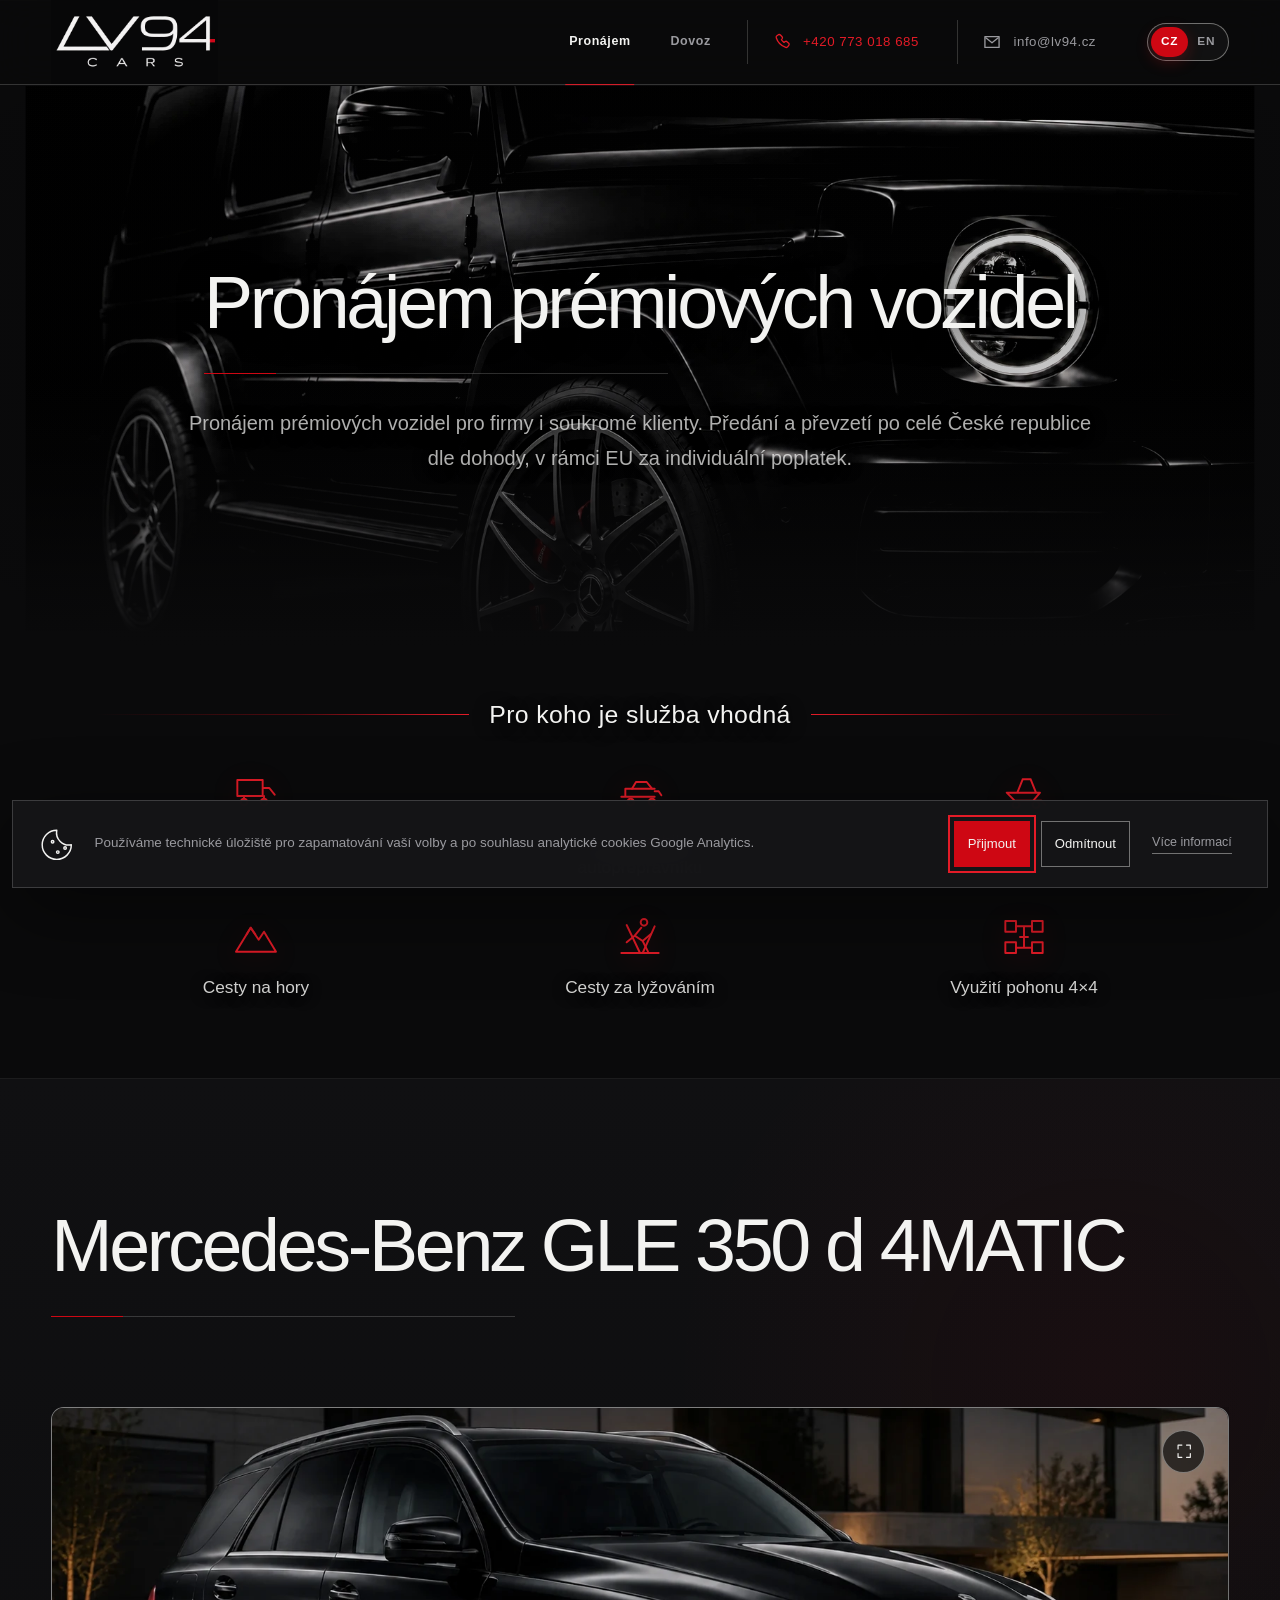
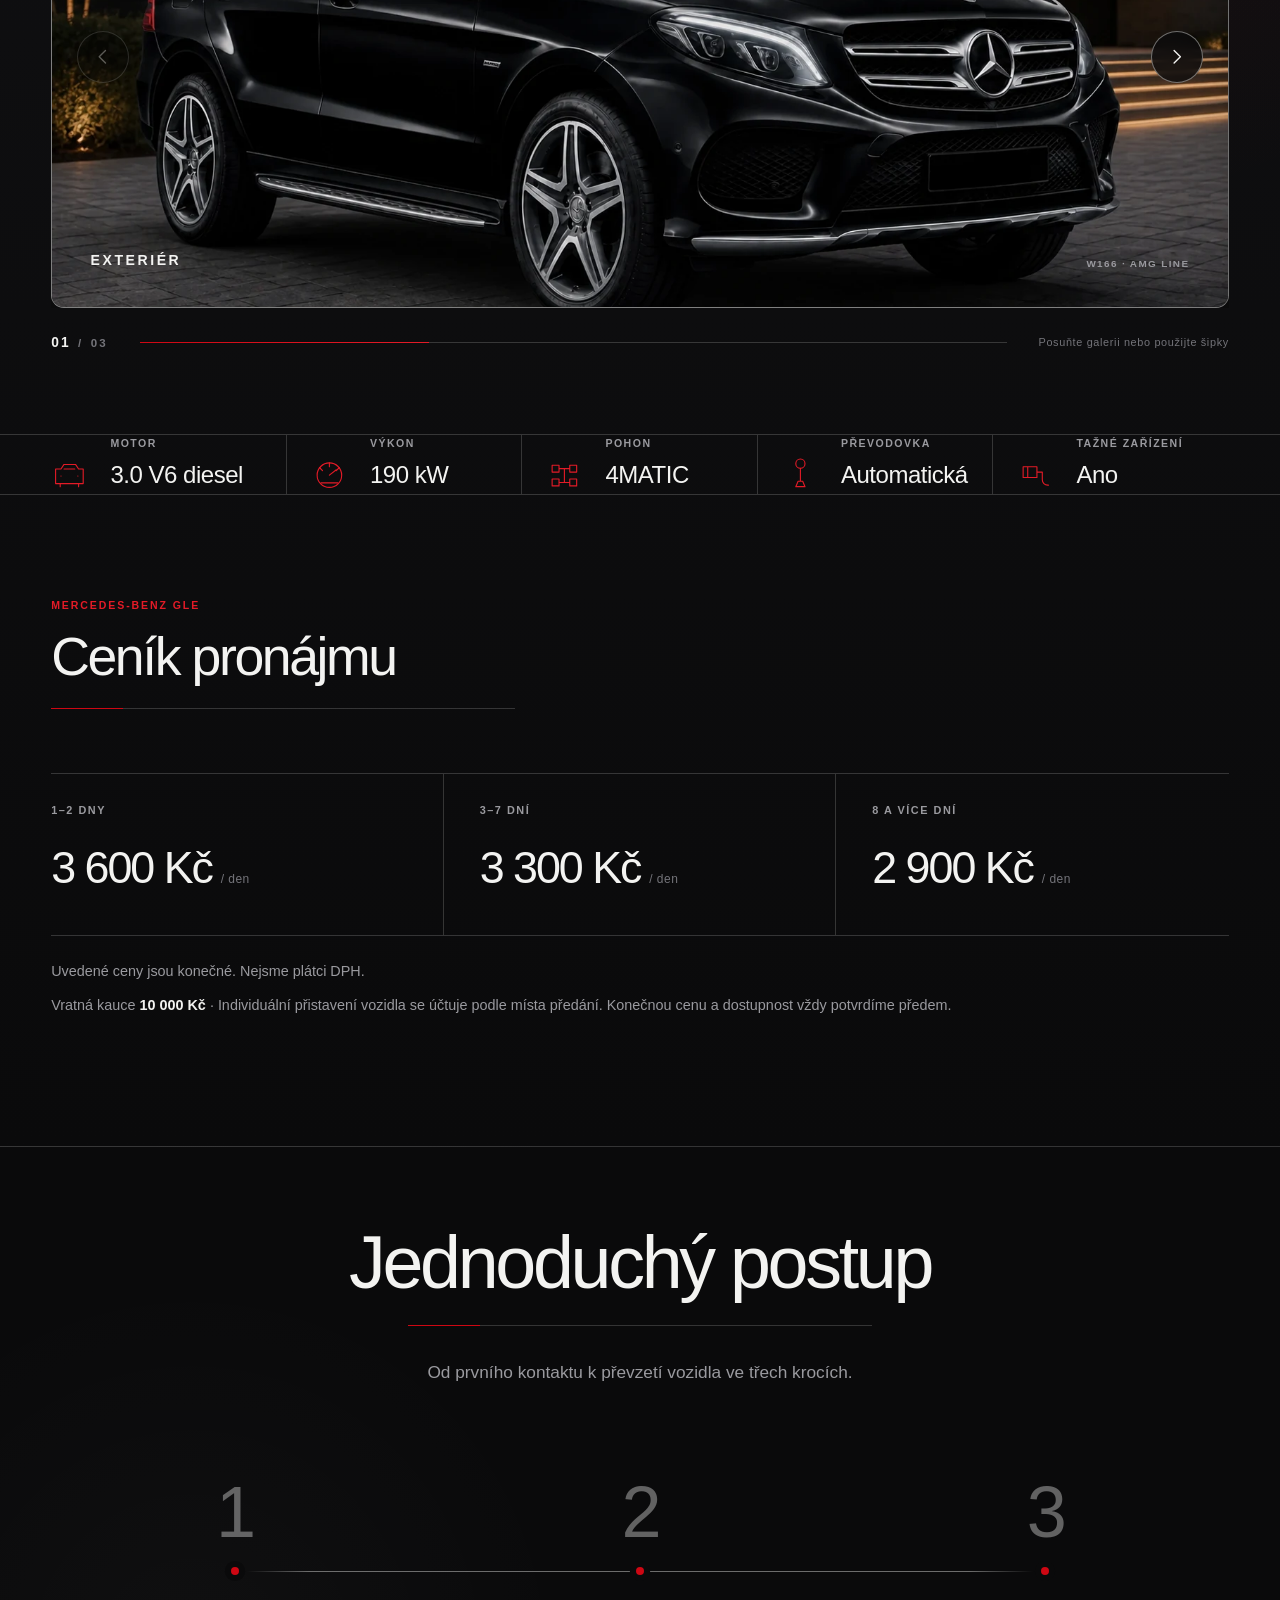
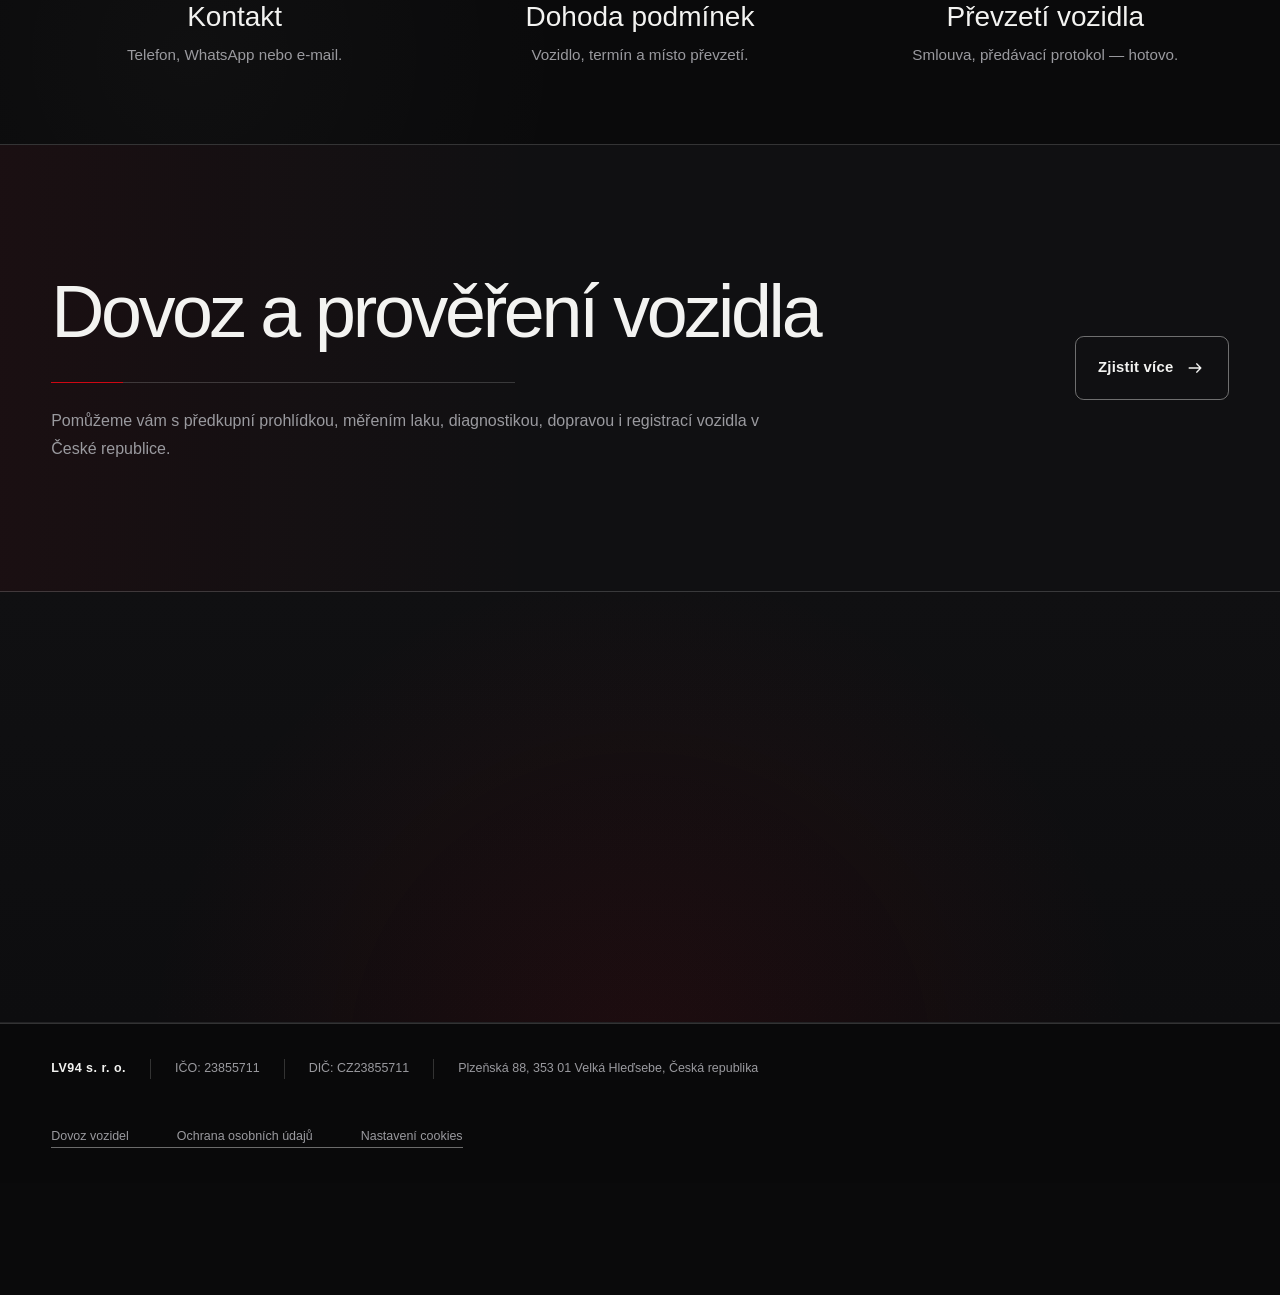
==== commit 08723405: "Deploy approved LV94 logo across website" ====
--- a/src/index.html
+++ b/src/index.html
@@ -27,7 +27,7 @@
     <link rel="icon" href="favicon.ico" sizes="any">
     <link rel="icon" type="image/png" sizes="32x32" href="assets/images/favicon-32x32.png">
     <link rel="apple-touch-icon" sizes="180x180" href="assets/images/apple-touch-icon.png">
-    <link rel="stylesheet" href="css/style.css?v=20260829-nav-1">
+    <link rel="stylesheet" href="css/style.css?v=20261103-logo-2">
     <script src="js/script.js?v=20260829-nav-1" defer></script>
 </head>
 <body>
@@ -36,7 +36,7 @@
     <header class="site-header" data-reveal="header">
         <div class="site-shell header-inner">
             <a class="brand brand--header" href="#top" aria-label="LV94 CARS">
-                <img src="assets/images/lv94-logo.png" alt="" data-brand-logo>
+                <img src="assets/images/lv94-logo-minimal-red-v1.png" alt="" width="1536" height="1024" data-brand-logo>
             </a>
 
             <nav class="primary-nav" data-i18n-aria="primaryNavLabel" aria-label="Hlavní navigace">
--- a/src/css/style.css
+++ b/src/css/style.css
@@ -174,11 +174,6 @@
     height: 100%;
     min-height: 0;
     overflow: hidden;
-    transition: width var(--transition);
-}
-
-.site-header.is-scrolled .brand--header {
-    width: clamp(6rem, 11vw, 10rem);
 }
 
 .brand img {
@@ -191,6 +186,9 @@
     position: absolute;
     top: 50%;
     left: 50%;
+    width: 160%;
+    max-width: none;
+    mix-blend-mode: lighten;
     transform: translate(-50%, -50%);
 }
 
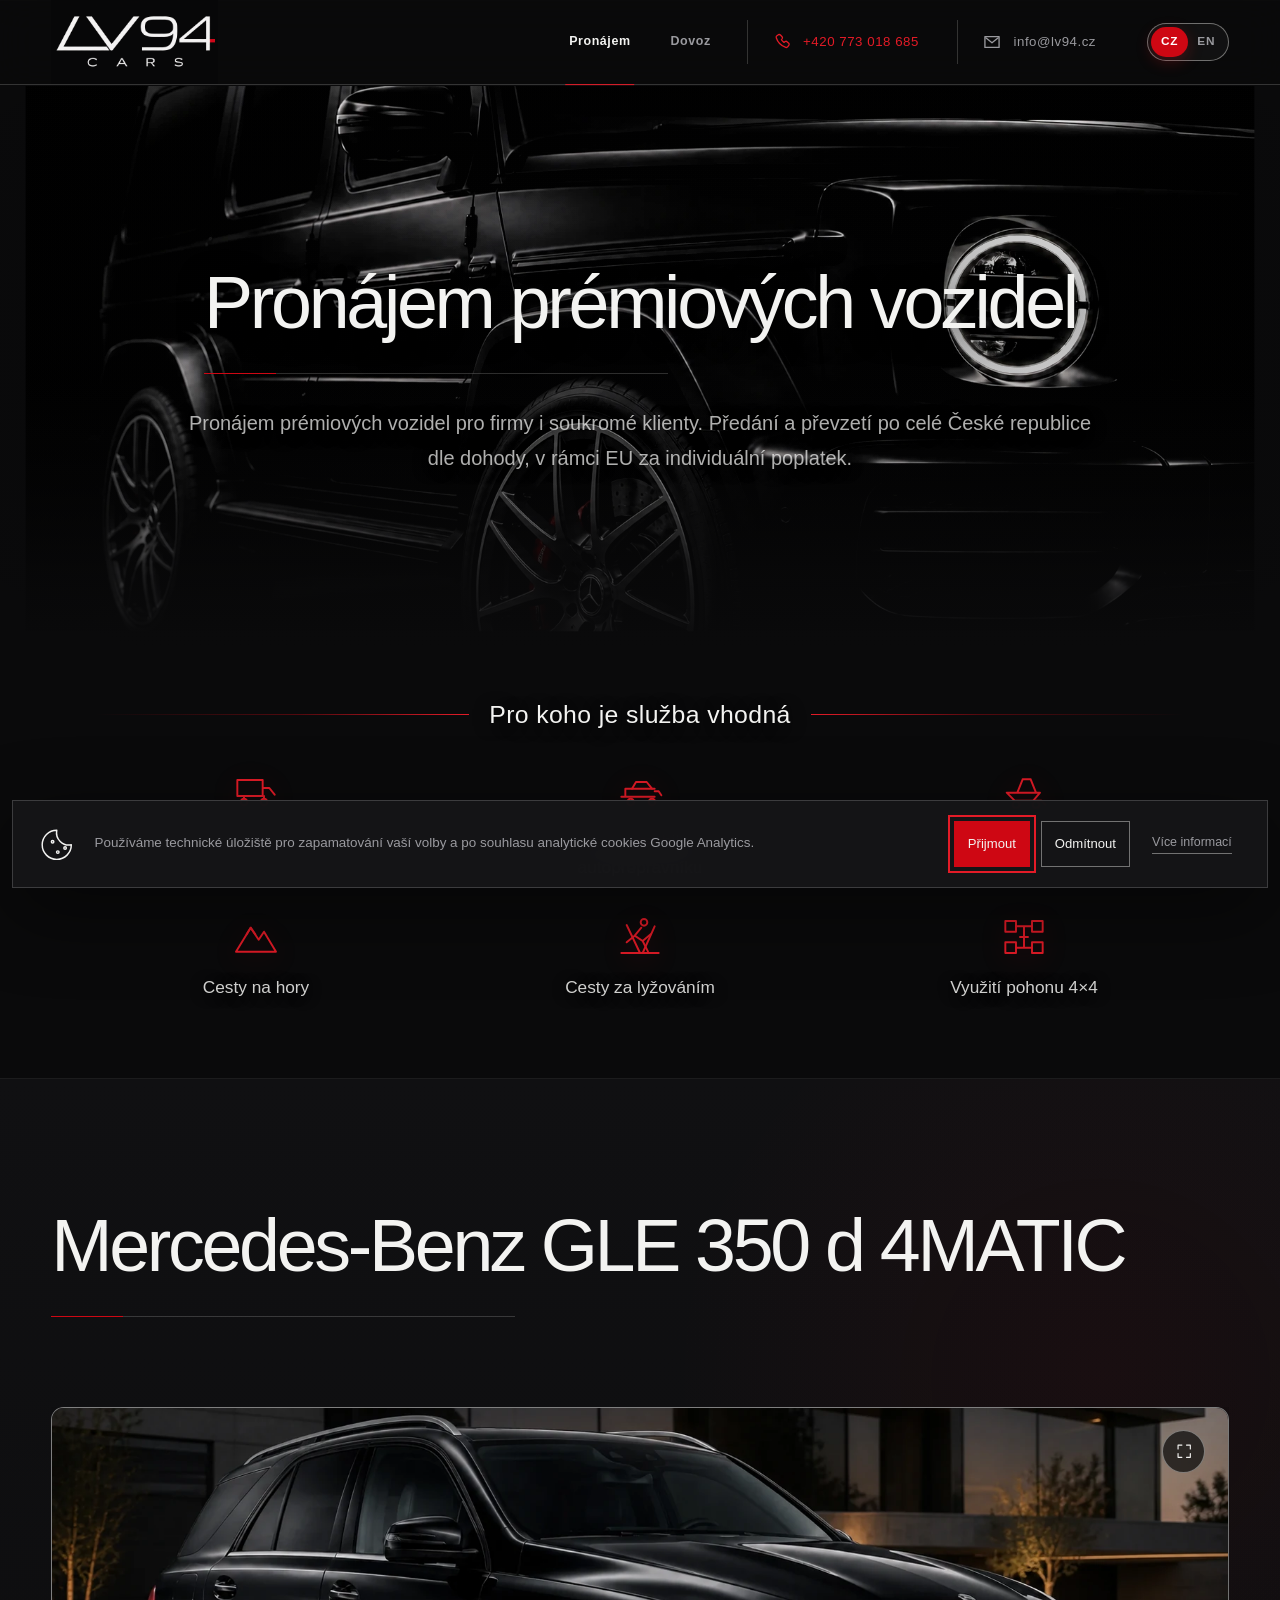
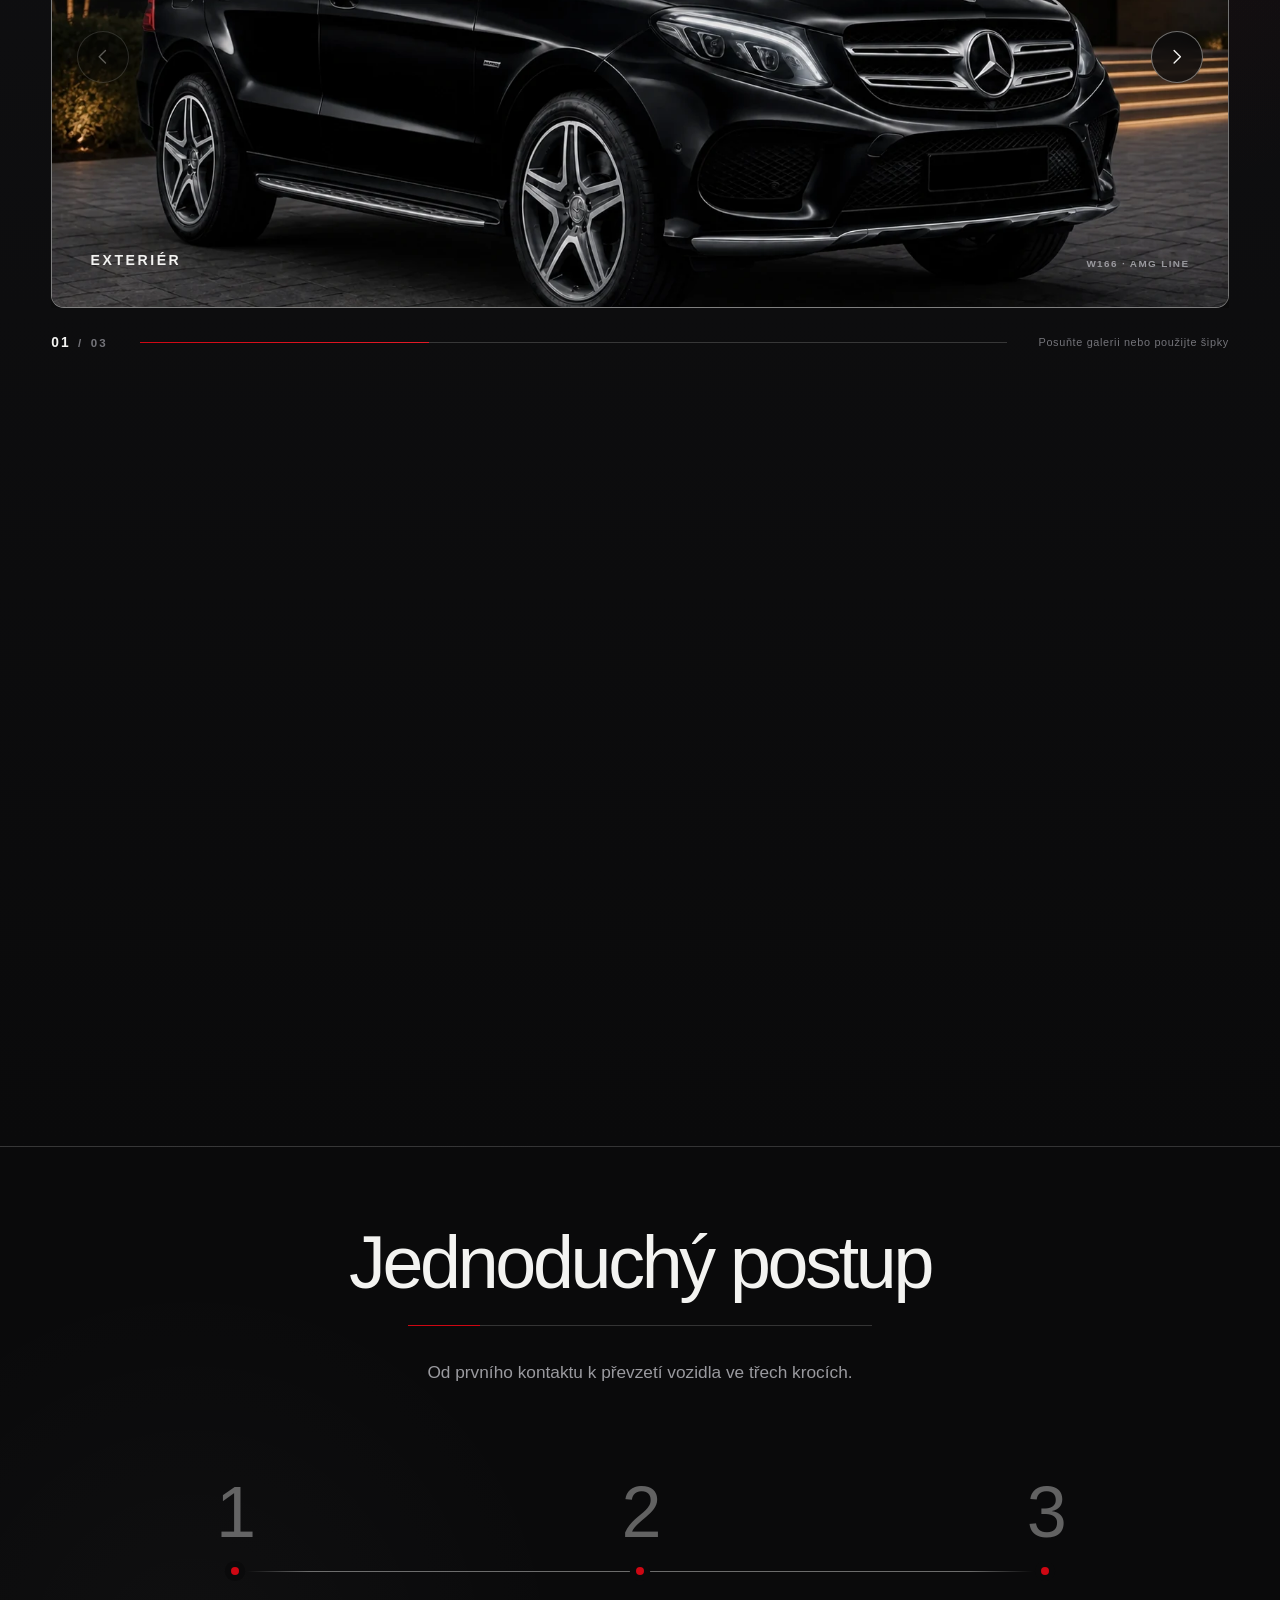
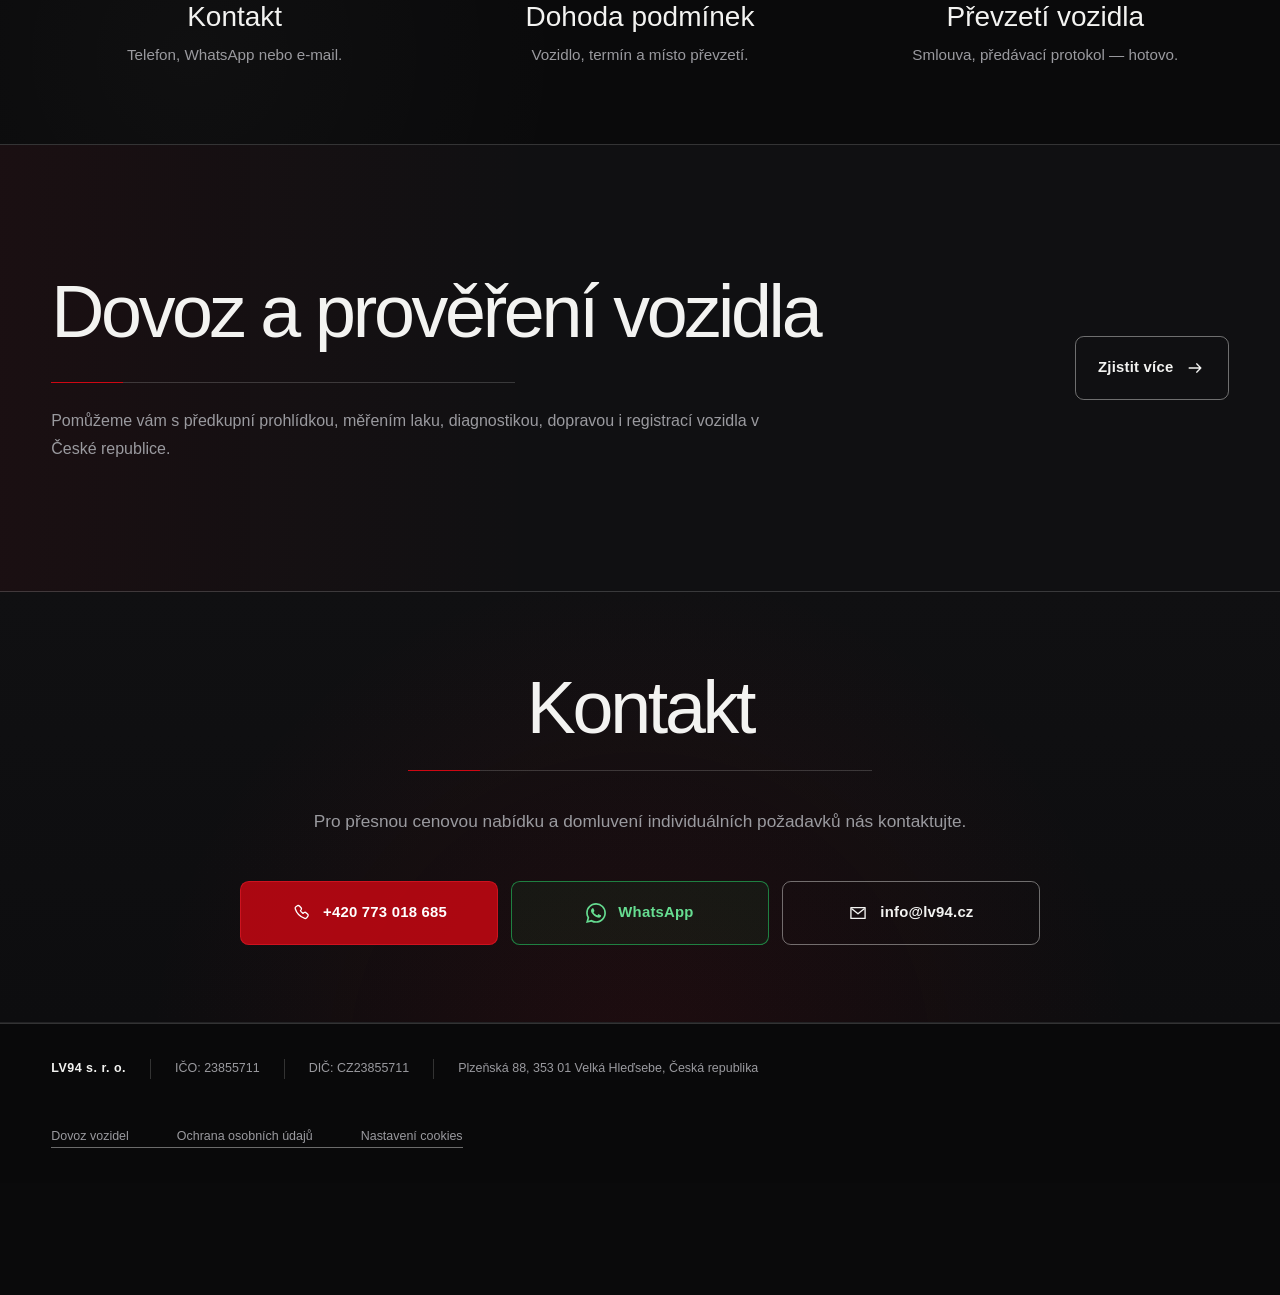
==== commit 84a2fe40: "Unify import hero layout and remember chosen language" ====
--- a/src/index.html
+++ b/src/index.html
@@ -27,8 +27,8 @@
     <link rel="icon" href="favicon.ico" sizes="any">
     <link rel="icon" type="image/png" sizes="32x32" href="assets/images/favicon-32x32.png">
     <link rel="apple-touch-icon" sizes="180x180" href="assets/images/apple-touch-icon.png">
-    <link rel="stylesheet" href="css/style.css?v=20261103-logo-2">
-    <script src="js/script.js?v=20260829-nav-1" defer></script>
+    <link rel="stylesheet" href="css/style.css?v=20261103-hero-1">
+    <script src="js/script.js?v=20261103-language-1" defer></script>
 </head>
 <body>
     <a class="skip-link" href="#main" data-i18n="skipLink">Přejít k obsahu</a>
--- a/src/css/style.css
+++ b/src/css/style.css
@@ -468,6 +468,25 @@
     text-shadow: 0 0.2rem 1rem rgba(0, 0, 0, 0.72);
 }
 
+.service-actions {
+    display: flex;
+    flex-wrap: wrap;
+    justify-content: center;
+    gap: 0.8rem;
+    margin-top: 2rem;
+}
+
+.service-actions .button {
+    min-width: min(100%, 14rem);
+    padding-inline: 1.4rem;
+}
+
+.service-actions .button--secondary {
+    grid-column: auto;
+    background: rgba(10, 10, 11, 0.38);
+    backdrop-filter: blur(10px);
+}
+
 .service-use-cases {
     width: min(100%, 68rem);
     margin: 0 auto;
@@ -1932,6 +1951,15 @@
 }
 
 @media (max-width: 39.99rem) {
+    .service-actions {
+        display: grid;
+        grid-template-columns: 1fr;
+    }
+
+    .service-actions .button {
+        width: 100%;
+    }
+
     .service-hero {
         min-height: 29rem;
         padding-block:
@@ -2117,93 +2145,10 @@
         var(--color-bg);
 }
 
-.import-hero {
-    position: relative;
-    display: grid;
-    min-height: clamp(40rem, 50vw, 51rem);
-    align-items: center;
-    overflow: hidden;
-    padding-top: var(--header-height);
-    border-bottom: 1px solid rgba(243, 243, 241, 0.08);
-    background: var(--color-bg);
-    isolation: isolate;
-}
-
-.import-hero::before,
-.import-hero::after {
-    position: absolute;
-    z-index: -1;
-    inset: 0;
-    content: "";
-    pointer-events: none;
-}
-
-.import-hero::before {
-    background:
-        linear-gradient(90deg, rgba(10, 10, 11, 0.98) 0%, rgba(10, 10, 11, 0.92) 25%, rgba(10, 10, 11, 0.42) 48%, rgba(10, 10, 11, 0.04) 70%),
-        linear-gradient(180deg, rgba(10, 10, 11, 0.04) 56%, rgba(10, 10, 11, 0.64) 84%, var(--color-bg) 100%);
-}
-
-.import-hero::after {
-    background: radial-gradient(ellipse at 78% 42%, transparent 32%, rgba(10, 10, 11, 0.12) 72%, rgba(10, 10, 11, 0.56) 100%);
-}
-
-.import-hero-media {
-    position: absolute;
-    z-index: -2;
-    inset: 0;
-}
-
-.import-hero-media img {
-    width: 100%;
-    height: 100%;
-    object-fit: cover;
+.import-hero .hero-image {
     object-position: center center;
-}
-
-.import-hero-layout {
-    width: 100%;
-    padding-block: clamp(5rem, 9vw, 8rem);
-}
-
-.import-hero-copy {
-    max-width: 46rem;
-}
-
-.import-hero-copy .service-heading {
-    max-width: 46rem;
-}
-
-.import-hero-copy .section-title {
-    font-size: clamp(2.7rem, 6vw, 5.5rem);
-    text-shadow: 0 0.35rem 2rem rgba(0, 0, 0, 0.72);
-}
-
-.import-hero-lead {
-    max-width: 41rem;
-    margin: clamp(1.75rem, 3vw, 2.5rem) 0 0;
-    color: rgba(243, 243, 241, 0.76);
-    font-size: clamp(1rem, 1.5vw, 1.2rem);
-    line-height: 1.8;
-    text-shadow: 0 0.2rem 1.2rem rgba(0, 0, 0, 0.82);
-}
-
-.import-hero-actions {
-    display: flex;
-    flex-wrap: wrap;
-    gap: 0.8rem;
-    margin-top: clamp(2rem, 4vw, 3rem);
-}
-
-.import-hero-actions .button {
-    min-width: min(100%, 14rem);
-    padding-inline: 1.4rem;
-}
-
-.import-hero-actions .button--secondary {
-    grid-column: auto;
-    background: rgba(10, 10, 11, 0.38);
-    backdrop-filter: blur(10px);
+    filter: none;
+    transform: none;
 }
 
 .import-services {
@@ -2560,51 +2505,9 @@
     }
 }
 
-@media (min-width: 90rem) {
-    .import-hero::before {
-        background:
-            linear-gradient(90deg, var(--color-bg) 0%, rgba(10, 10, 11, 0.98) 8%, rgba(10, 10, 11, 0.92) 27%, rgba(10, 10, 11, 0.38) 49%, rgba(10, 10, 11, 0.02) 72%, rgba(10, 10, 11, 0.18) 94%, var(--color-bg) 100%),
-            linear-gradient(180deg, rgba(10, 10, 11, 0.04) 56%, rgba(10, 10, 11, 0.64) 84%, var(--color-bg) 100%);
-    }
-}
-
 @media (max-width: 47.99rem) {
-    .import-hero {
-        min-height: 44rem;
-        align-items: end;
-    }
-
-    .import-hero::before {
-        background:
-            linear-gradient(180deg, rgba(10, 10, 11, 0.03) 10%, rgba(10, 10, 11, 0.25) 40%, rgba(10, 10, 11, 0.9) 68%, var(--color-bg) 100%),
-            linear-gradient(90deg, rgba(10, 10, 11, 0.42), rgba(10, 10, 11, 0.03) 70%);
-    }
-
-    .import-hero::after {
-        background: none;
-    }
-
-    .import-hero-media img {
-        height: 61%;
+    .import-hero .hero-image {
         object-position: 62% center;
-    }
-
-    .import-hero-layout {
-        padding-top: 16rem;
-        padding-bottom: 4rem;
-    }
-
-    .import-hero-copy .section-title {
-        font-size: clamp(2.55rem, 12vw, 4rem);
-    }
-
-    .import-hero-actions {
-        display: grid;
-        grid-template-columns: 1fr;
-    }
-
-    .import-hero-actions .button {
-        width: 100%;
     }
 
     .import-price-summary > div {
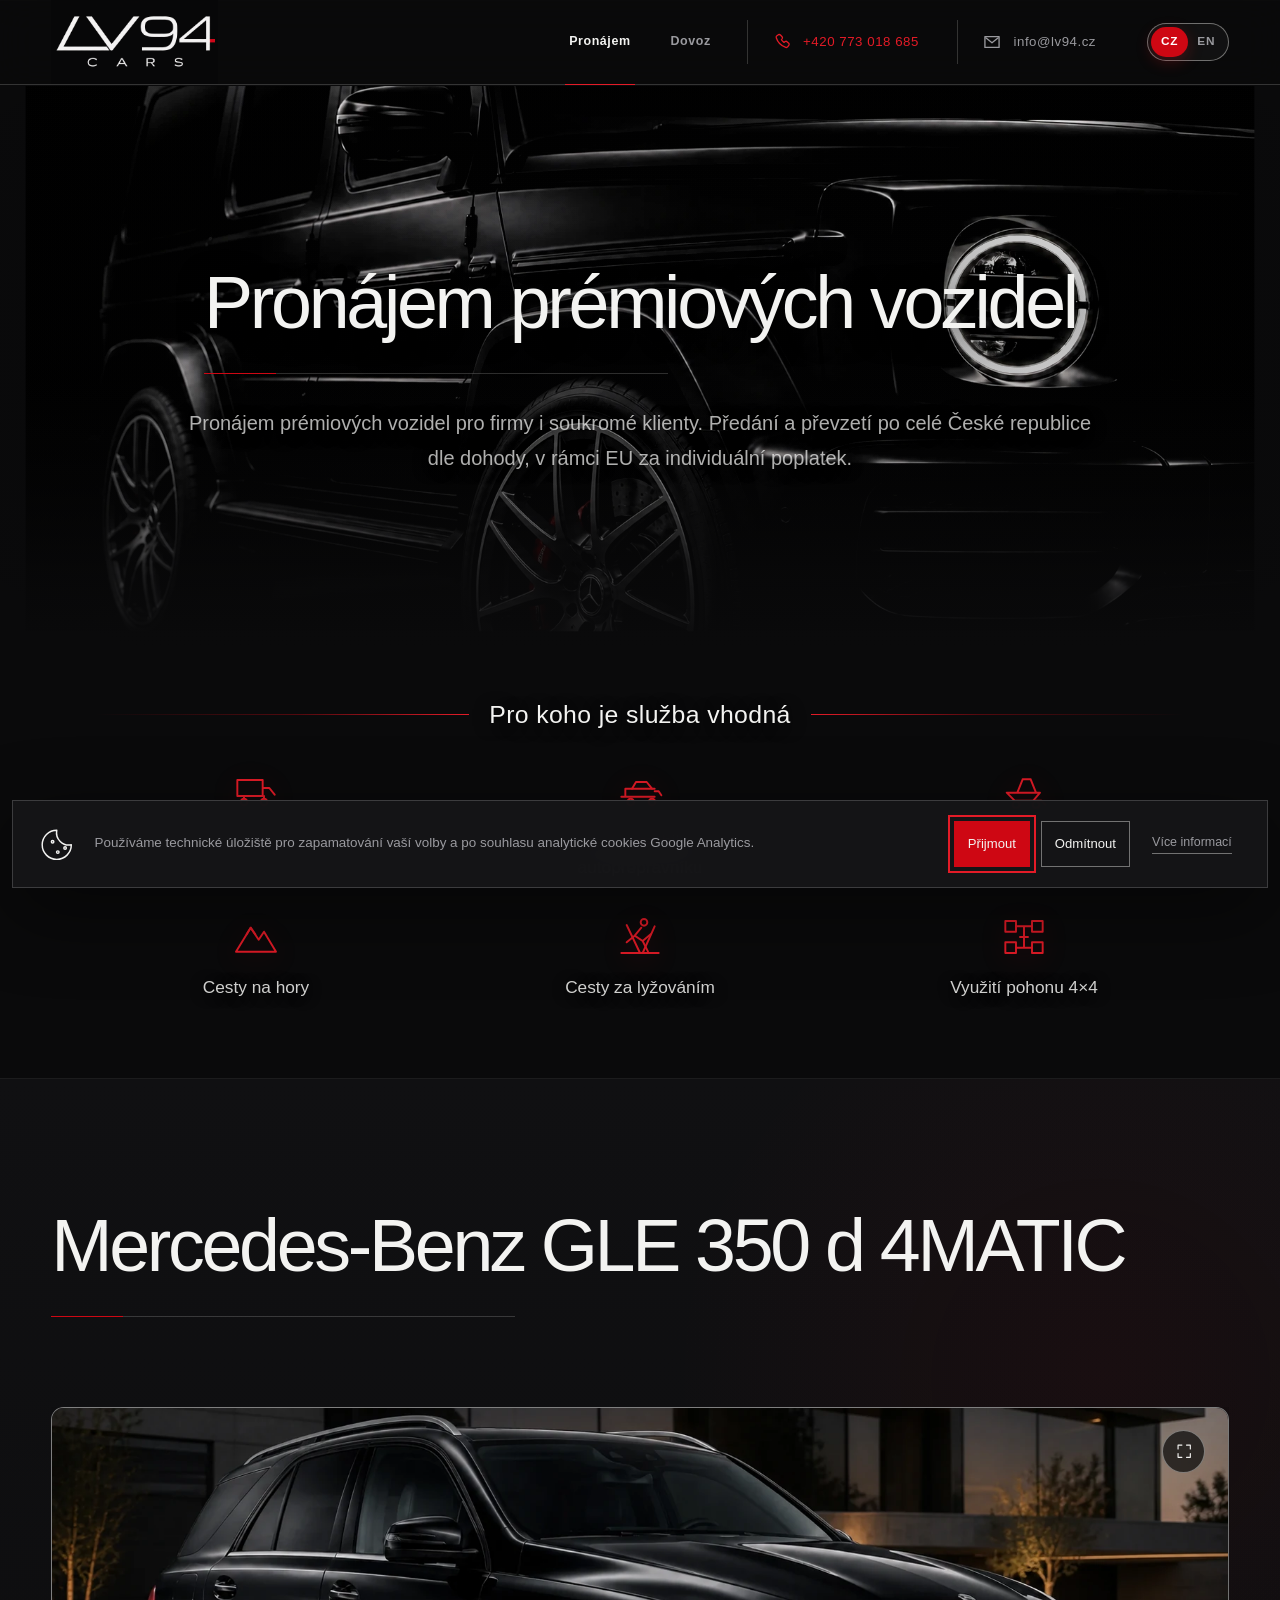
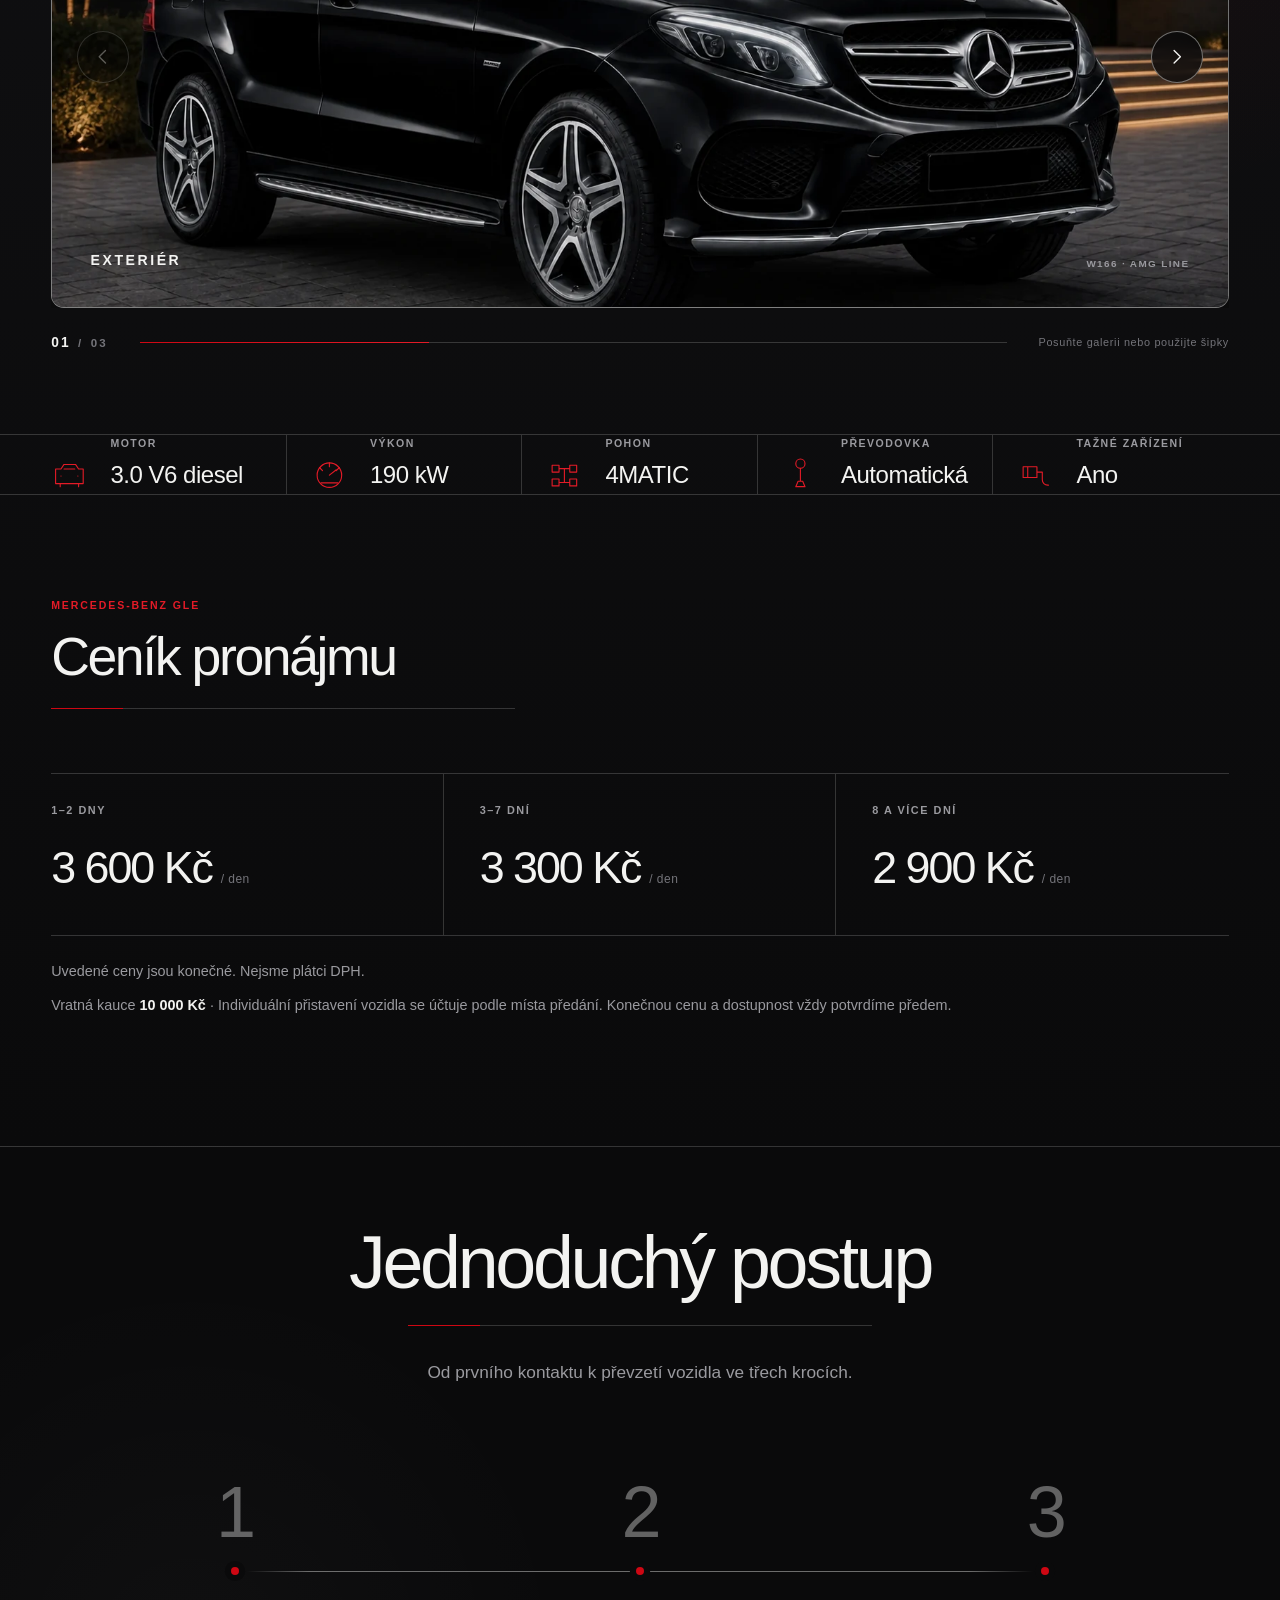
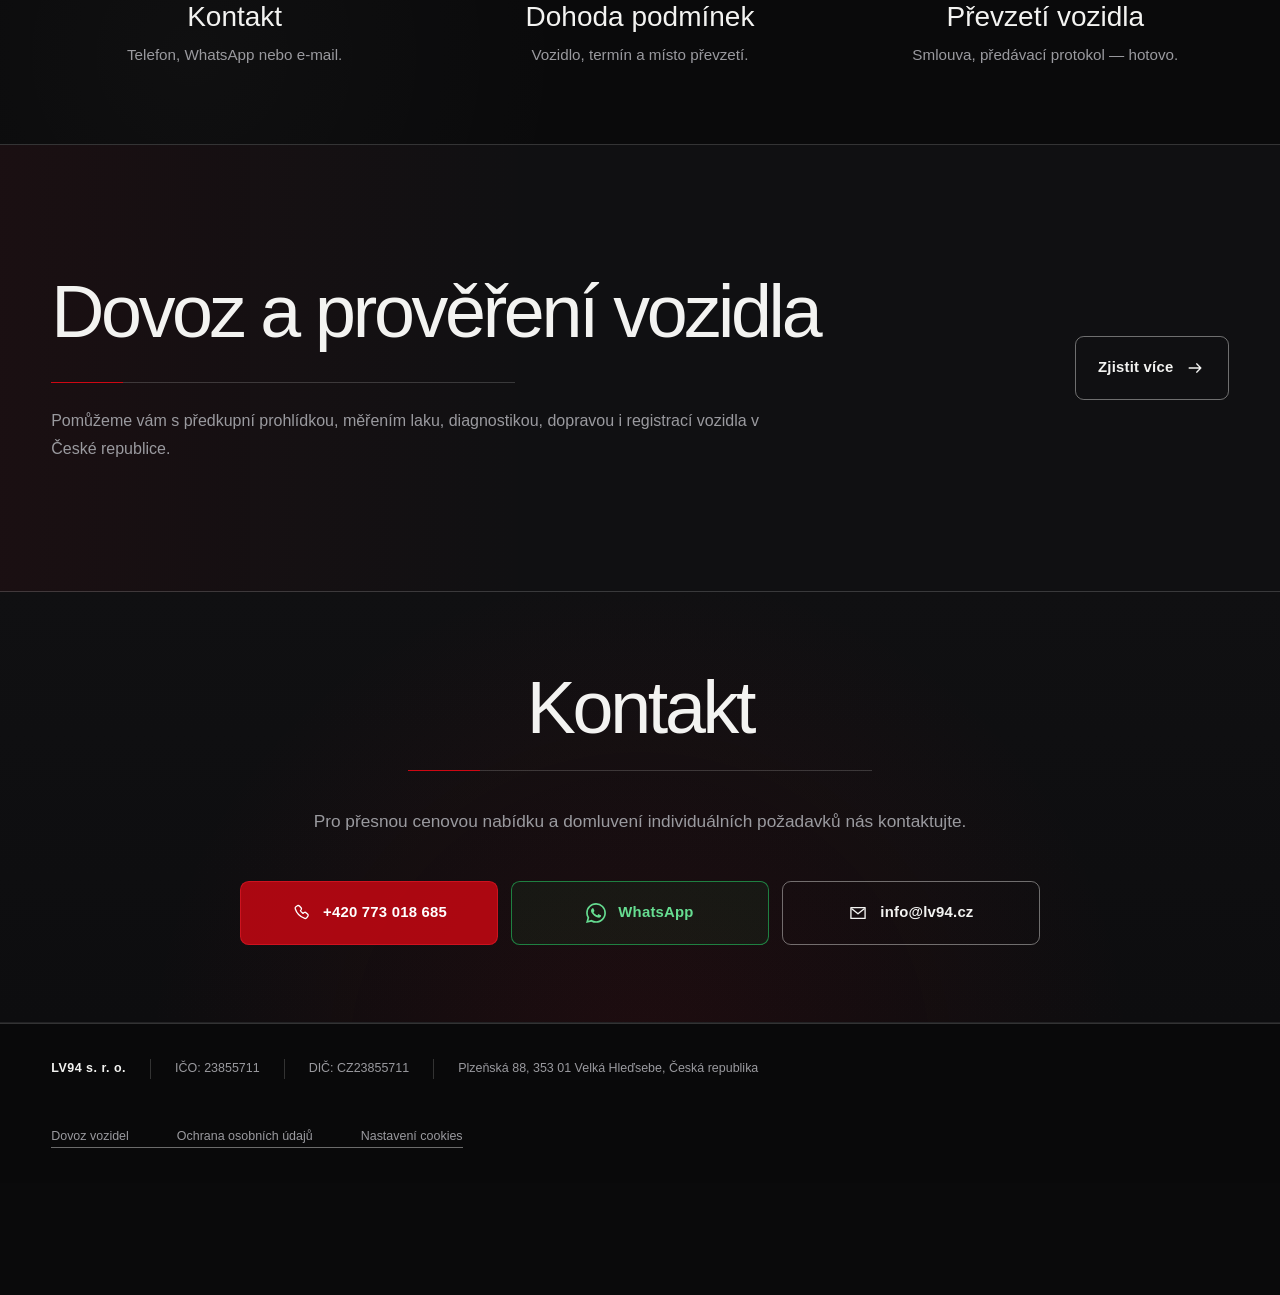
==== commit 6fd8ba1e: "Prevent header navigation overlapping contact links" ====
--- a/src/index.html
+++ b/src/index.html
@@ -27,7 +27,7 @@
     <link rel="icon" href="favicon.ico" sizes="any">
     <link rel="icon" type="image/png" sizes="32x32" href="assets/images/favicon-32x32.png">
     <link rel="apple-touch-icon" sizes="180x180" href="assets/images/apple-touch-icon.png">
-    <link rel="stylesheet" href="css/style.css?v=20261103-hero-1">
+    <link rel="stylesheet" href="css/style.css?v=20261116-nav-1">
     <script src="js/script.js?v=20261103-language-1" defer></script>
 </head>
 <body>
--- a/src/css/style.css
+++ b/src/css/style.css
@@ -1793,17 +1793,19 @@
     }
 
     .header-inner {
+        display: grid;
+        grid-template-columns: minmax(max-content, 1fr) auto minmax(max-content, 1fr);
         padding-bottom: 0;
     }
 
     .primary-nav {
-        top: 50%;
-        right: auto;
-        bottom: auto;
-        left: 50%;
+        position: static;
         height: 100%;
         border-top: 0;
-        transform: translate(-50%, -50%);
+    }
+
+    .header-inner > :last-child {
+        justify-self: end;
     }
 
     .primary-nav a {
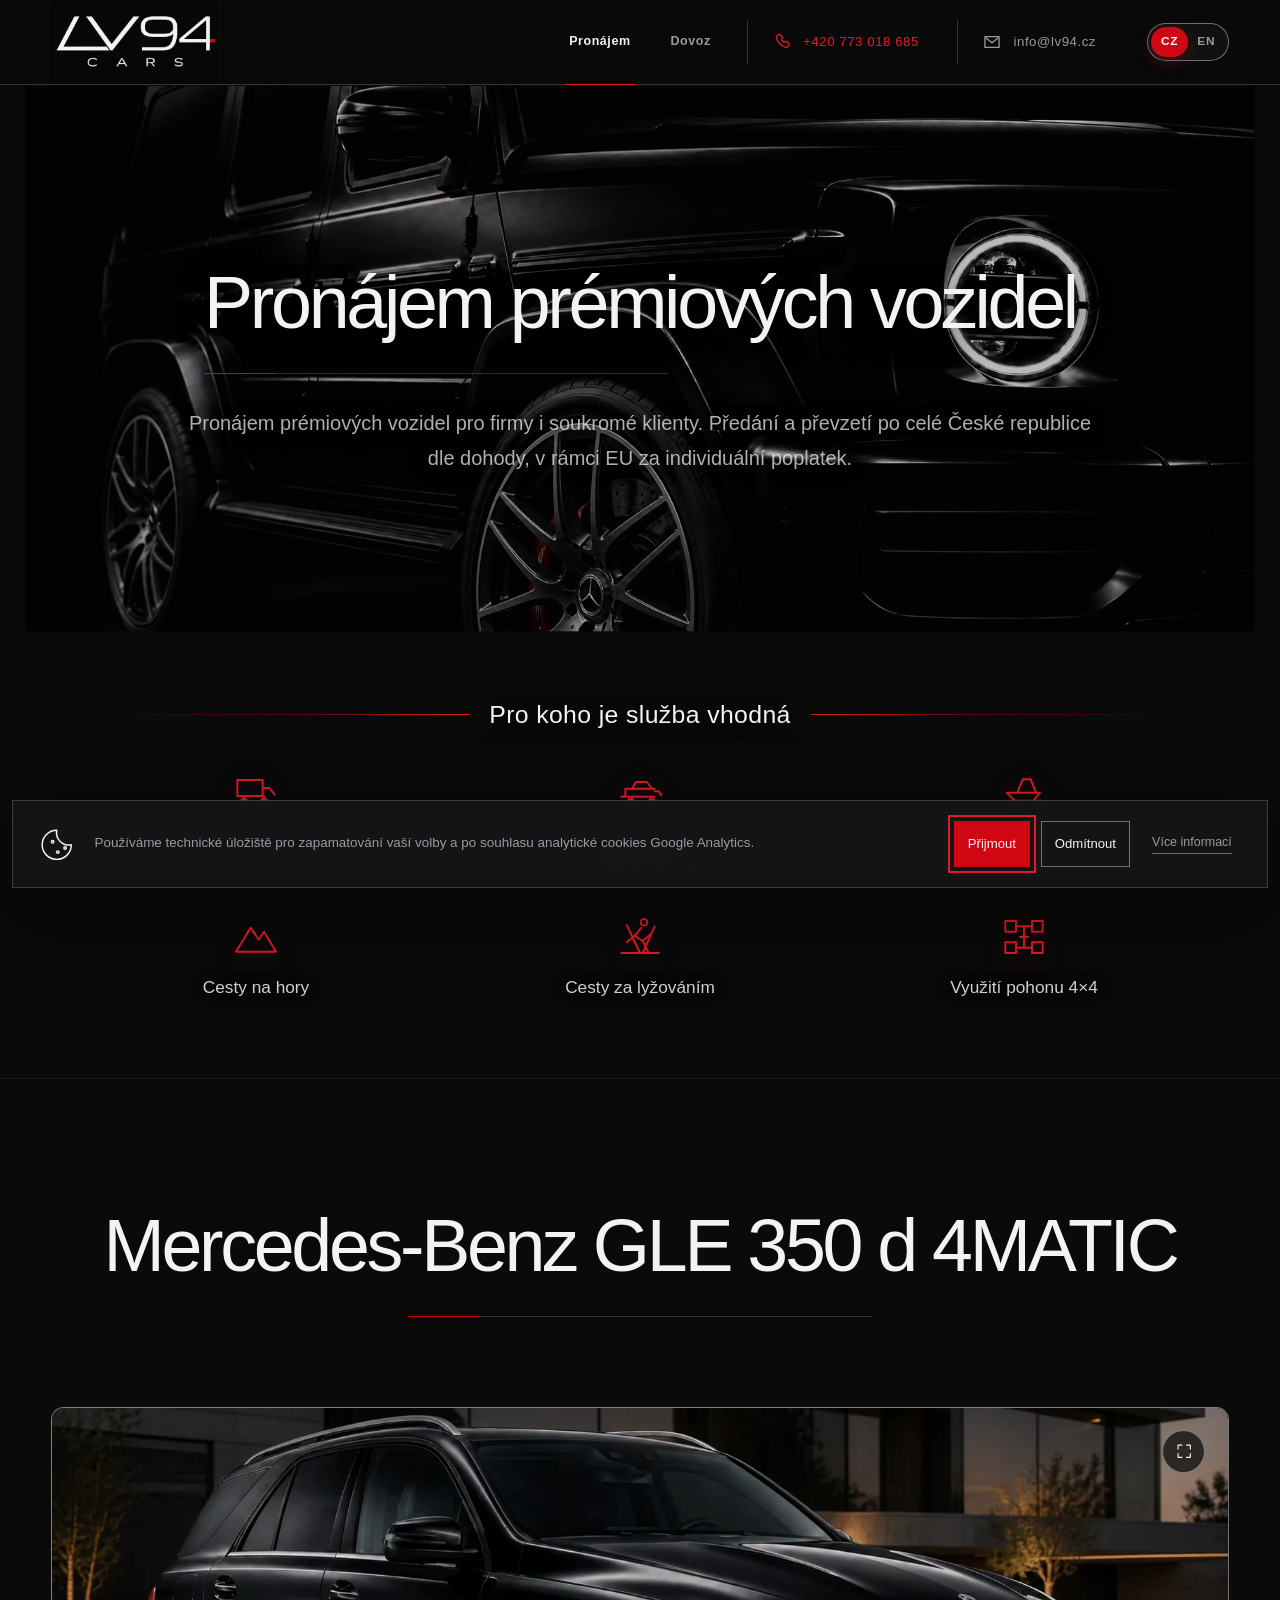
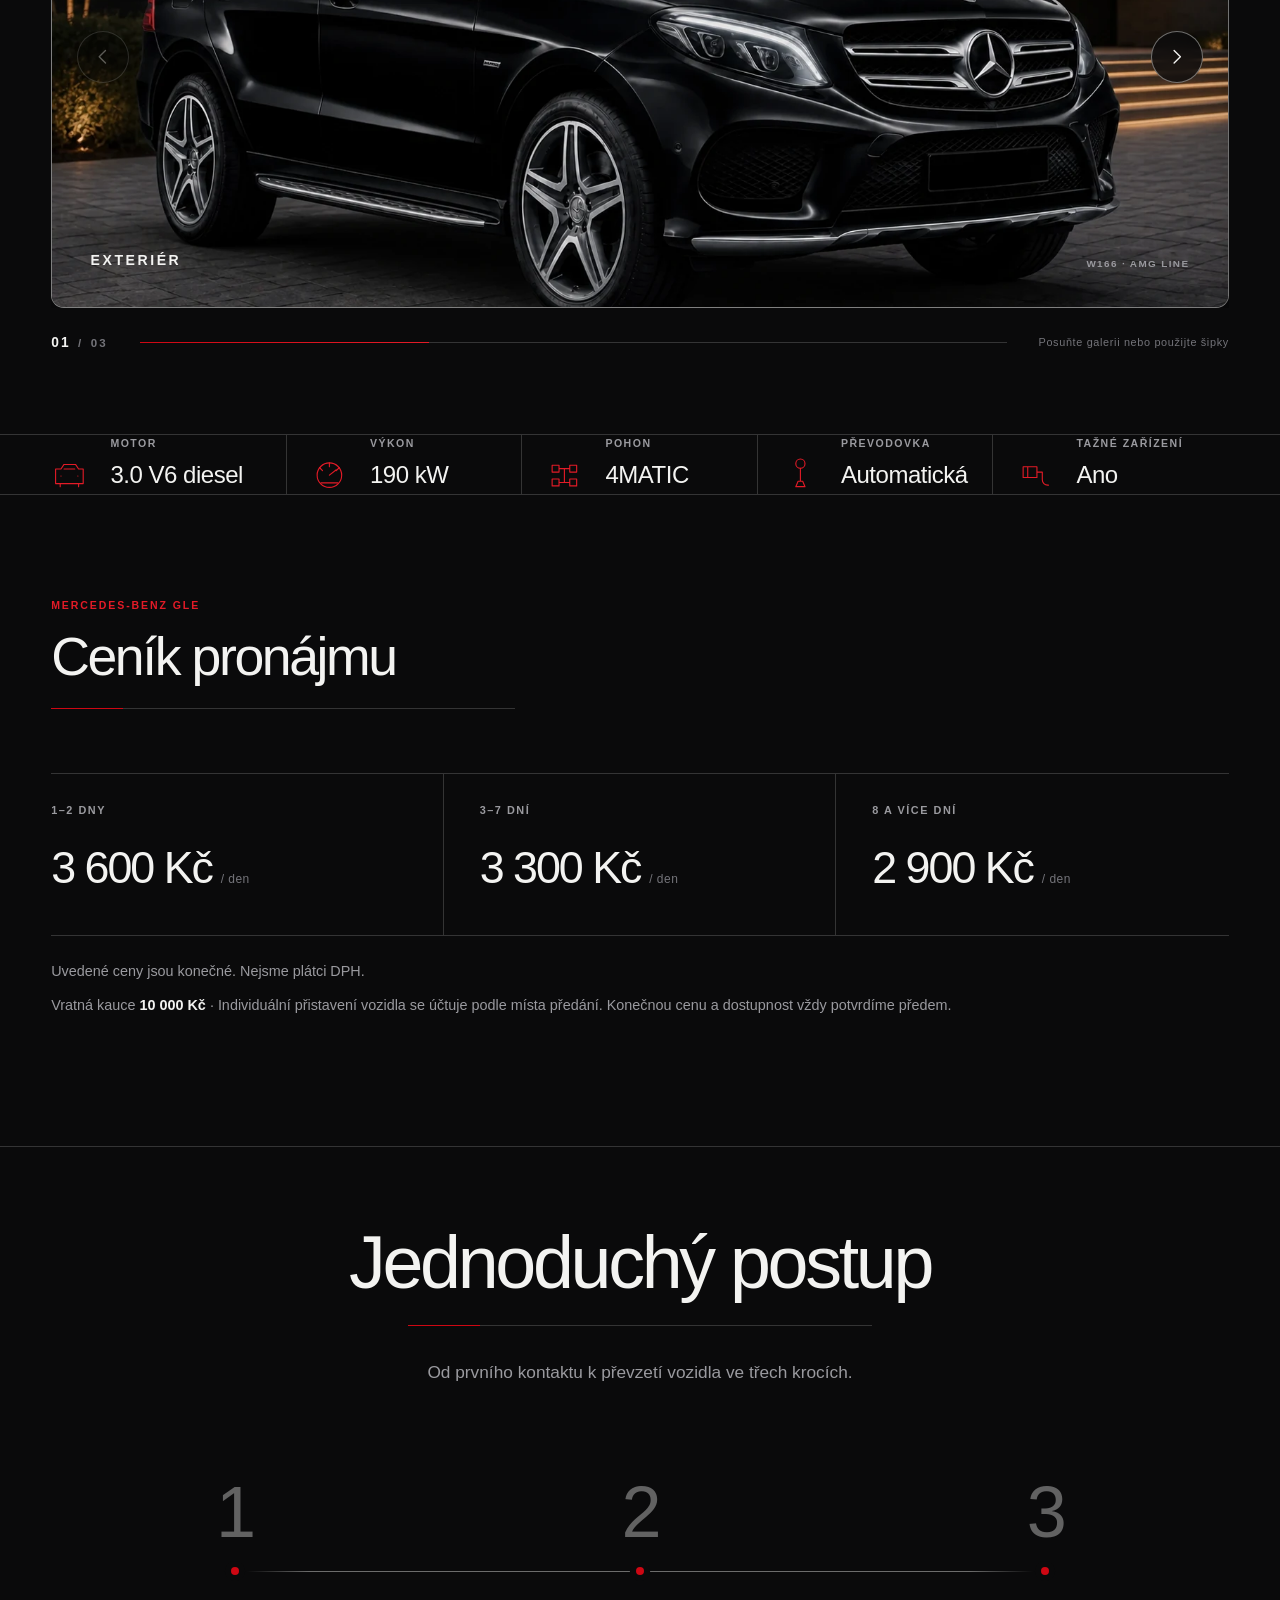
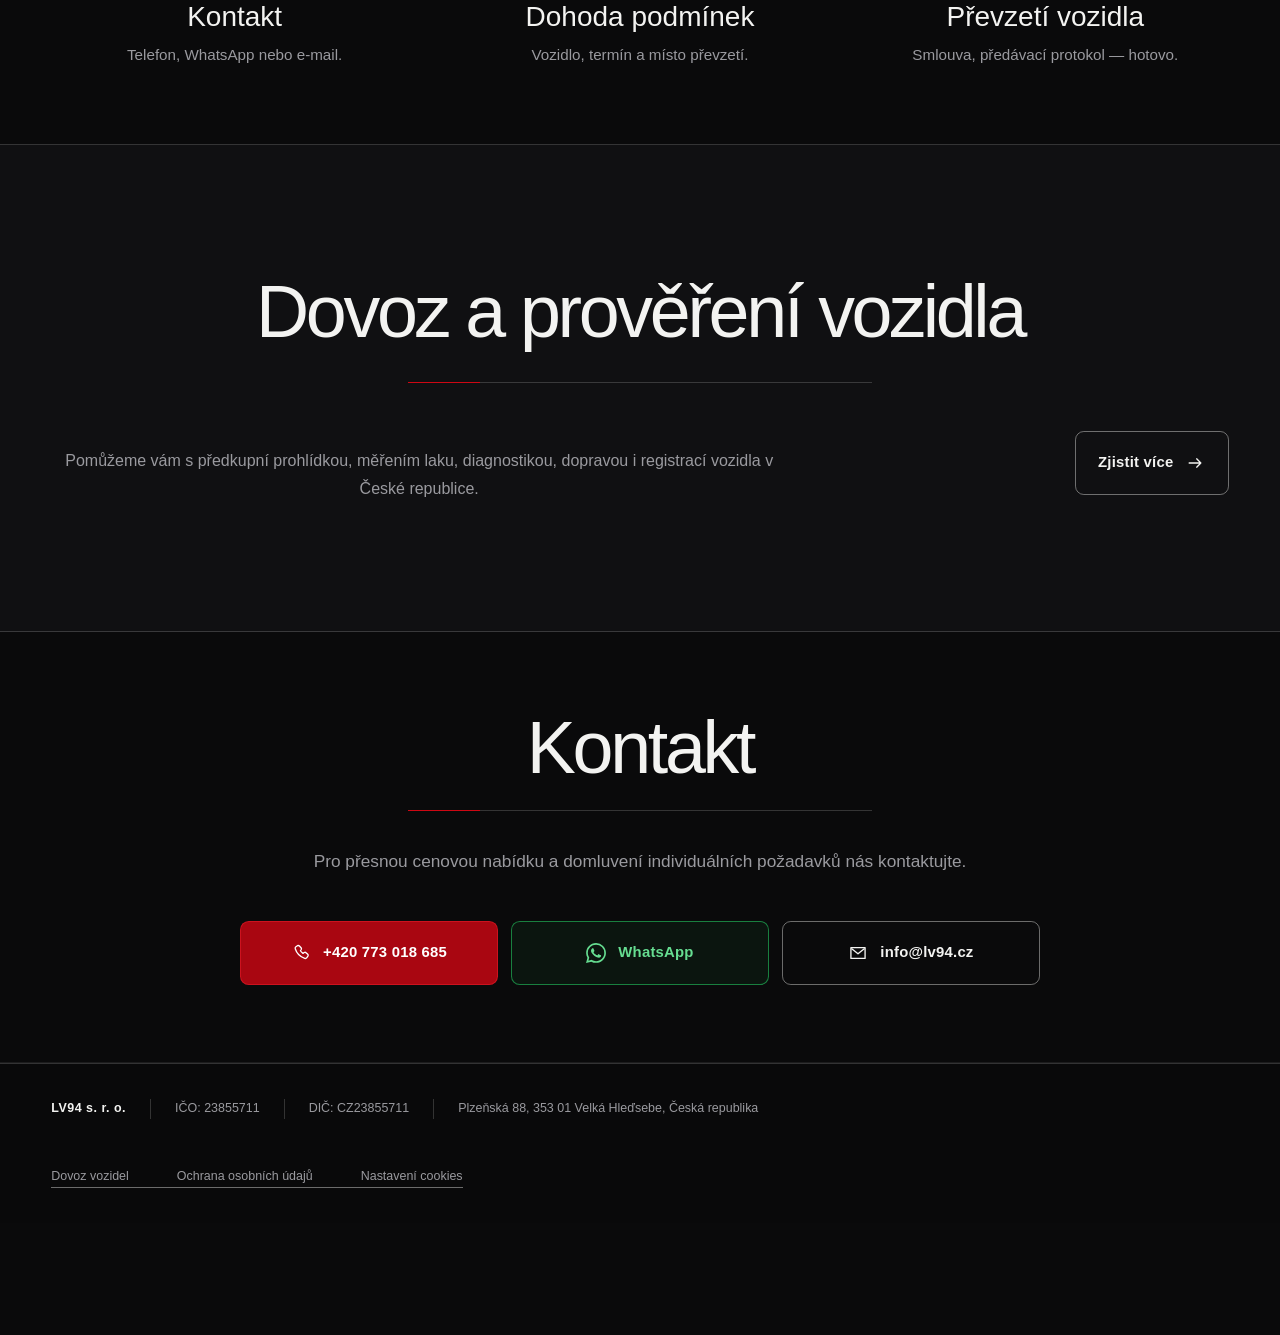
==== commit 80b241cc: "Flatten section backgrounds and center section headings" ====
--- a/src/index.html
+++ b/src/index.html
@@ -27,7 +27,7 @@
     <link rel="icon" href="favicon.ico" sizes="any">
     <link rel="icon" type="image/png" sizes="32x32" href="assets/images/favicon-32x32.png">
     <link rel="apple-touch-icon" sizes="180x180" href="assets/images/apple-touch-icon.png">
-    <link rel="stylesheet" href="css/style.css?v=20261116-nav-1">
+    <link rel="stylesheet" href="css/style.css?v=20261116-flat-1">
     <script src="js/script.js?v=20261103-language-1" defer></script>
 </head>
 <body>
@@ -152,7 +152,7 @@
         <section class="vehicle section-space" id="vozidlo" aria-labelledby="vehicle-title">
             <div class="site-shell">
                 <div class="section-heading" data-reveal="section">
-                    <h2 class="section-title" id="vehicle-title">Mercedes-Benz GLE 350 d 4MATIC</h2>
+                    <h2 class="section-title section-title--centered" id="vehicle-title">Mercedes-Benz GLE 350 d 4MATIC</h2>
                     <span class="heading-rule" aria-hidden="true"></span>
                 </div>
             </div>
@@ -311,7 +311,7 @@
         <section class="process section-space" aria-labelledby="process-title">
             <div class="site-shell">
                 <div class="process-heading" data-reveal="section">
-                    <h2 class="section-title" id="process-title" data-i18n="processTitle">Jednoduchý postup</h2>
+                    <h2 class="section-title section-title--centered" id="process-title" data-i18n="processTitle">Jednoduchý postup</h2>
                     <span class="heading-rule heading-rule--centered" aria-hidden="true"></span>
                     <p data-i18n="processIntro">Od prvního kontaktu k převzetí vozidla ve třech krocích.</p>
                 </div>
@@ -343,9 +343,11 @@
 
         <section class="service-bridge section-space" aria-labelledby="service-bridge-title">
             <div class="site-shell service-bridge-layout">
+                <div class="section-heading--full" data-reveal="section">
+                    <h2 class="section-title section-title--centered" id="service-bridge-title" data-i18n="importBridgeTitle">Dovoz a prověření vozidla</h2>
+                    <span class="heading-rule" aria-hidden="true"></span>
+                </div>
                 <div class="service-bridge-copy" data-reveal="section">
-                    <h2 class="section-title" id="service-bridge-title" data-i18n="importBridgeTitle">Dovoz a prověření vozidla</h2>
-                    <span class="heading-rule" aria-hidden="true"></span>
                     <p data-i18n="importBridgeText">Pomůžeme vám s předkupní prohlídkou, měřením laku, diagnostikou, dopravou i registrací vozidla v České republice.</p>
                 </div>
                 <a class="button button--secondary" href="dovoz-vozidel.html" data-reveal="section">
@@ -357,7 +359,7 @@
 
         <section class="contact section-space" aria-labelledby="contact-title">
             <div class="site-shell contact-inner" data-reveal="section">
-                <h2 class="section-title" id="contact-title" data-i18n="contactTitle">Kontakt</h2>
+                <h2 class="section-title section-title--centered" id="contact-title" data-i18n="contactTitle">Kontakt</h2>
                 <span class="heading-rule heading-rule--centered" aria-hidden="true"></span>
                 <p class="contact-intro" data-i18n="contactIntro">
                     Pro přesnou cenovou nabídku a domluvení individuálních požadavků nás kontaktujte.
--- a/src/css/style.css
+++ b/src/css/style.css
@@ -35,9 +35,7 @@
     min-width: 20rem;
     margin: 0;
     overflow-x: hidden;
-    background:
-        radial-gradient(circle at 76% 20%, rgba(255, 255, 255, 0.025), transparent 26rem),
-        var(--color-bg);
+    background: var(--color-bg);
     color: var(--color-text);
     font-family: Inter, ui-sans-serif, -apple-system, BlinkMacSystemFont, "Segoe UI", Helvetica, Arial, sans-serif;
     font-size: 1rem;
@@ -398,9 +396,7 @@
     position: absolute;
     z-index: -1;
     inset: 0;
-    background:
-        linear-gradient(180deg, rgba(10, 10, 11, 0.02) 0%, rgba(10, 10, 11, 0.03) 52%, rgba(10, 10, 11, 0.32) 70%, rgba(10, 10, 11, 0.78) 88%, var(--color-bg) 100%),
-        radial-gradient(ellipse at 50% 46%, rgba(5, 5, 6, 0.4) 0%, rgba(5, 5, 6, 0.14) 62%, rgba(5, 5, 6, 0.01) 100%);
+    background: rgba(10, 10, 11, 0.28);
     content: "";
     pointer-events: none;
 }
@@ -590,13 +586,28 @@
     overflow: hidden;
     scroll-margin-top: calc(var(--header-height) + 1rem);
     border-top: 1px solid rgba(243, 243, 241, 0.08);
-    background:
-        radial-gradient(circle at 86% 18%, rgba(206, 7, 19, 0.055), transparent 27rem),
-        linear-gradient(180deg, var(--color-surface-soft), var(--color-bg));
+    background: var(--color-bg);
 }
 
 .section-heading {
     max-width: 76rem;
+    margin-inline: auto;
+}
+
+.section-title--centered {
+    text-align: center;
+}
+
+.section-title--centered + .heading-rule {
+    margin-inline: auto;
+}
+
+.section-heading--full {
+    grid-column: 1 / -1;
+}
+
+.service-bridge-copy {
+    text-align: center;
 }
 
 .heading-rule {
@@ -994,9 +1005,7 @@
 
 .process {
     border-block: 1px solid var(--color-border);
-    background:
-        radial-gradient(circle at 15% 85%, rgba(243, 243, 241, 0.025), transparent 24rem),
-        var(--color-bg);
+    background: var(--color-bg);
 }
 
 .process,
@@ -1124,9 +1133,7 @@
     position: relative;
     overflow: hidden;
     border-bottom: 1px solid rgba(243, 243, 241, 0.08);
-    background:
-        radial-gradient(circle at 50% 110%, rgba(206, 7, 19, 0.09), transparent 31rem),
-        linear-gradient(180deg, var(--color-surface-soft), #0d0d0f);
+    background: var(--color-bg);
     text-align: center;
 }
 
@@ -1554,6 +1561,7 @@
     max-width: 58rem;
     min-width: 0;
     margin-top: 3rem;
+    margin-inline: auto;
     border-bottom: 1px solid var(--color-border);
 }
 
@@ -1903,13 +1911,6 @@
 }
 
 @media (min-width: 90rem) {
-    .service-hero::before {
-        background:
-            linear-gradient(90deg, var(--color-bg) 0%, rgba(10, 10, 11, 0.9) 3%, rgba(10, 10, 11, 0.5) 8%, rgba(10, 10, 11, 0) 15%, rgba(10, 10, 11, 0) 85%, rgba(10, 10, 11, 0.5) 92%, rgba(10, 10, 11, 0.9) 97%, var(--color-bg) 100%),
-            linear-gradient(180deg, rgba(10, 10, 11, 0.02) 0%, rgba(10, 10, 11, 0.03) 52%, rgba(10, 10, 11, 0.32) 70%, rgba(10, 10, 11, 0.78) 88%, var(--color-bg) 100%),
-            radial-gradient(ellipse at 50% 46%, rgba(5, 5, 6, 0.4) 0%, rgba(5, 5, 6, 0.14) 62%, rgba(5, 5, 6, 0.01) 100%);
-    }
-
     .slider-arrow--prev {
         left: 1.4rem;
     }
@@ -1967,12 +1968,6 @@
         padding-block:
             2.5rem
             3.5rem;
-    }
-
-    .service-hero::before {
-        background:
-            linear-gradient(180deg, rgba(10, 10, 11, 0.03) 0%, rgba(10, 10, 11, 0.05) 52%, rgba(10, 10, 11, 0.36) 72%, rgba(10, 10, 11, 0.82) 89%, var(--color-bg) 100%),
-            radial-gradient(ellipse at 50% 43%, rgba(5, 5, 6, 0.38), rgba(5, 5, 6, 0.12) 72%);
     }
 
     .service-background .hero-image {
@@ -2142,9 +2137,7 @@
 
 /* Vehicle import and inspection */
 .import-page {
-    background:
-        radial-gradient(circle at 82% 18%, rgba(206, 7, 19, 0.045), transparent 30rem),
-        var(--color-bg);
+    background: var(--color-bg);
 }
 
 .import-hero .hero-image {
@@ -2155,19 +2148,18 @@
 
 .import-services {
     border-bottom: 1px solid var(--color-border);
-    background:
-        radial-gradient(circle at 90% 16%, rgba(206, 7, 19, 0.05), transparent 28rem),
-        linear-gradient(180deg, var(--color-surface-soft), var(--color-bg));
+    background: var(--color-bg);
 }
 
 .import-section-heading {
     max-width: 70rem;
+    text-align: center;
 }
 
 .import-section-heading > p,
 .inspection-detail-copy > p {
     max-width: 52rem;
-    margin: clamp(1.75rem, 3vw, 2.5rem) 0 0;
+    margin: clamp(1.75rem, 3vw, 2.5rem) auto 0;
     color: var(--color-muted);
     font-size: clamp(0.98rem, 1.35vw, 1.12rem);
     line-height: 1.75;
@@ -2250,9 +2242,7 @@
 
 .inspection-detail {
     border-bottom: 1px solid var(--color-border);
-    background:
-        radial-gradient(circle at 12% 90%, rgba(243, 243, 241, 0.026), transparent 30rem),
-        var(--color-bg);
+    background: var(--color-bg);
 }
 
 .inspection-detail-layout {
@@ -2292,9 +2282,7 @@
 
 .import-process {
     border-bottom: 1px solid var(--color-border);
-    background:
-        radial-gradient(circle at 84% 20%, rgba(206, 7, 19, 0.05), transparent 28rem),
-        var(--color-surface-soft);
+    background: var(--color-surface-soft);
 }
 
 .import-process-list {
@@ -2350,10 +2338,6 @@
 .import-terms-layout {
     display: grid;
     gap: clamp(3.5rem, 7vw, 6rem);
-}
-
-.import-terms-heading {
-    max-width: 52rem;
 }
 
 .import-price-summary {
@@ -2401,9 +2385,7 @@
     position: relative;
     overflow: hidden;
     border-bottom: 1px solid var(--color-border);
-    background:
-        linear-gradient(90deg, rgba(206, 7, 19, 0.055), transparent 42%),
-        var(--color-surface-soft);
+    background: var(--color-surface-soft);
 }
 
 .service-bridge-layout {
@@ -2501,10 +2483,6 @@
         grid-template-columns: minmax(0, 0.82fr) minmax(30rem, 1.18fr);
         align-items: start;
     }
-
-    .import-terms-notes {
-        grid-column: 2;
-    }
 }
 
 @media (max-width: 47.99rem) {
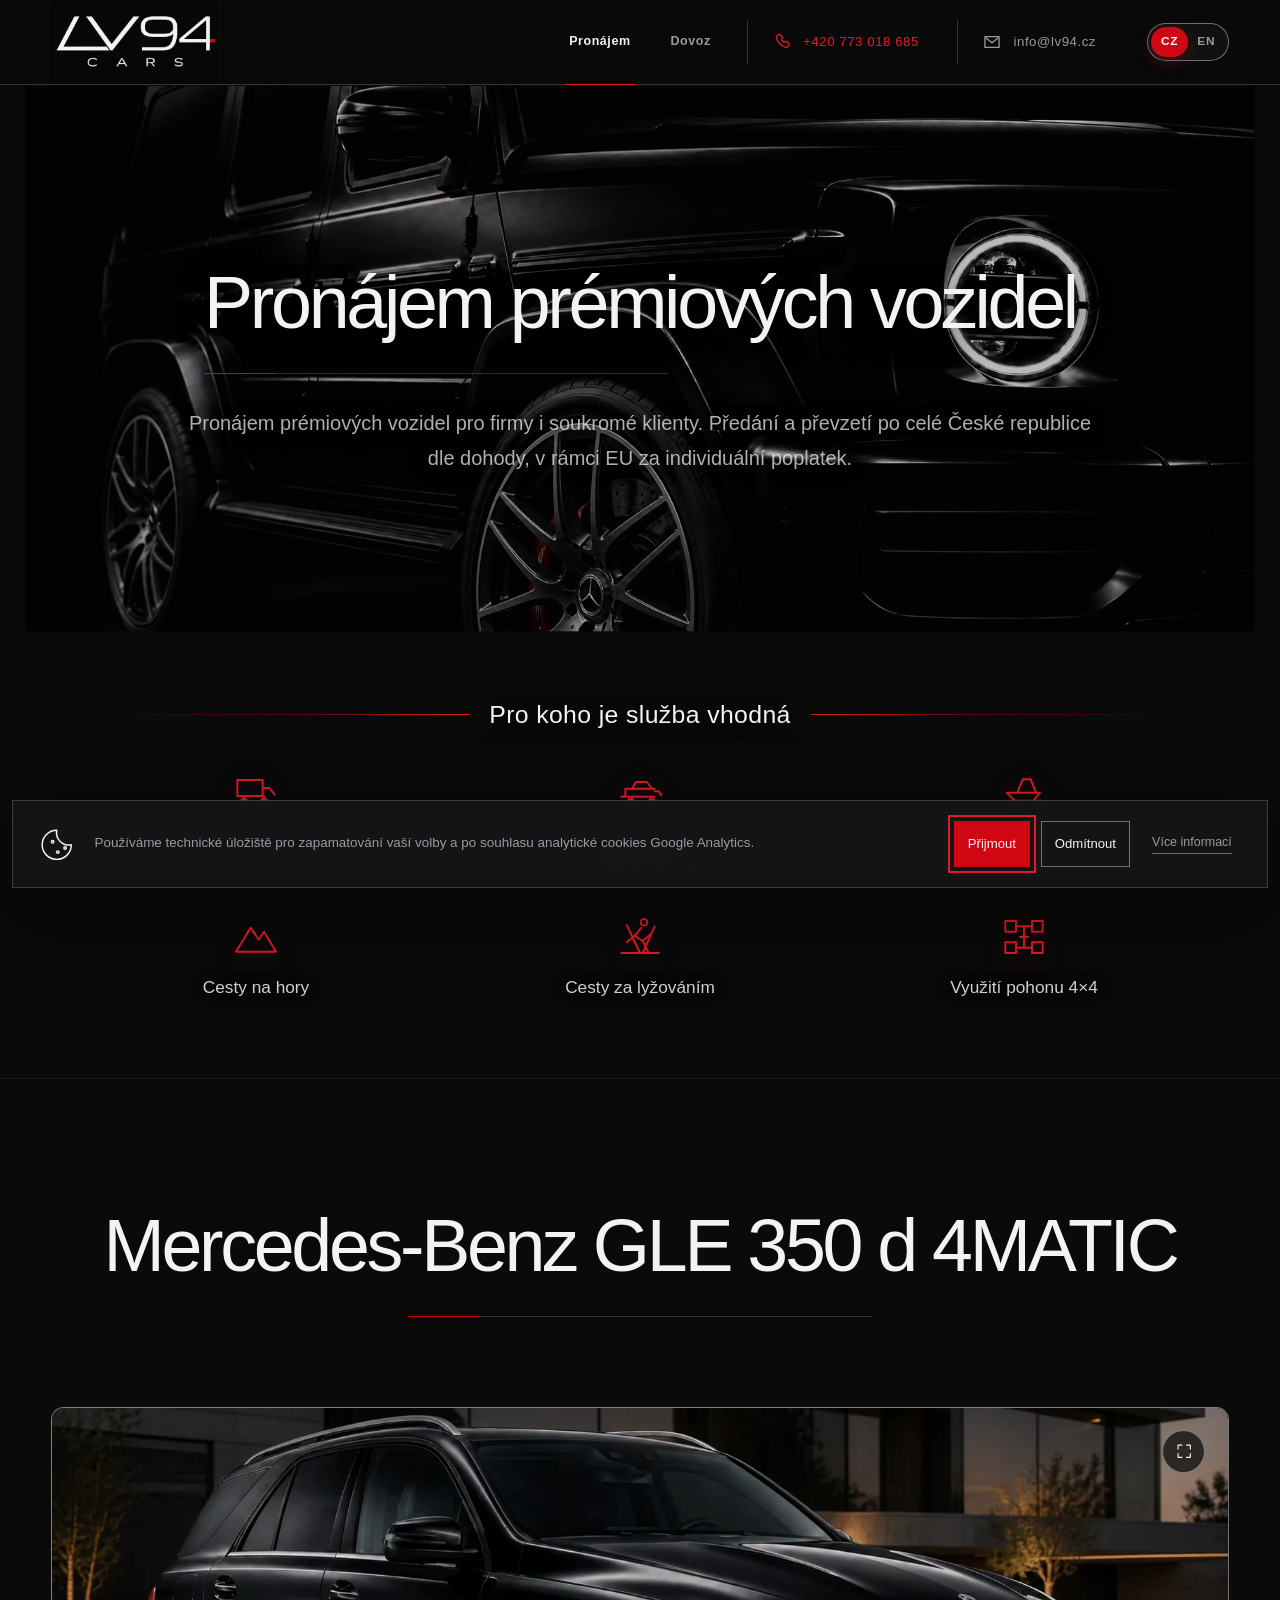
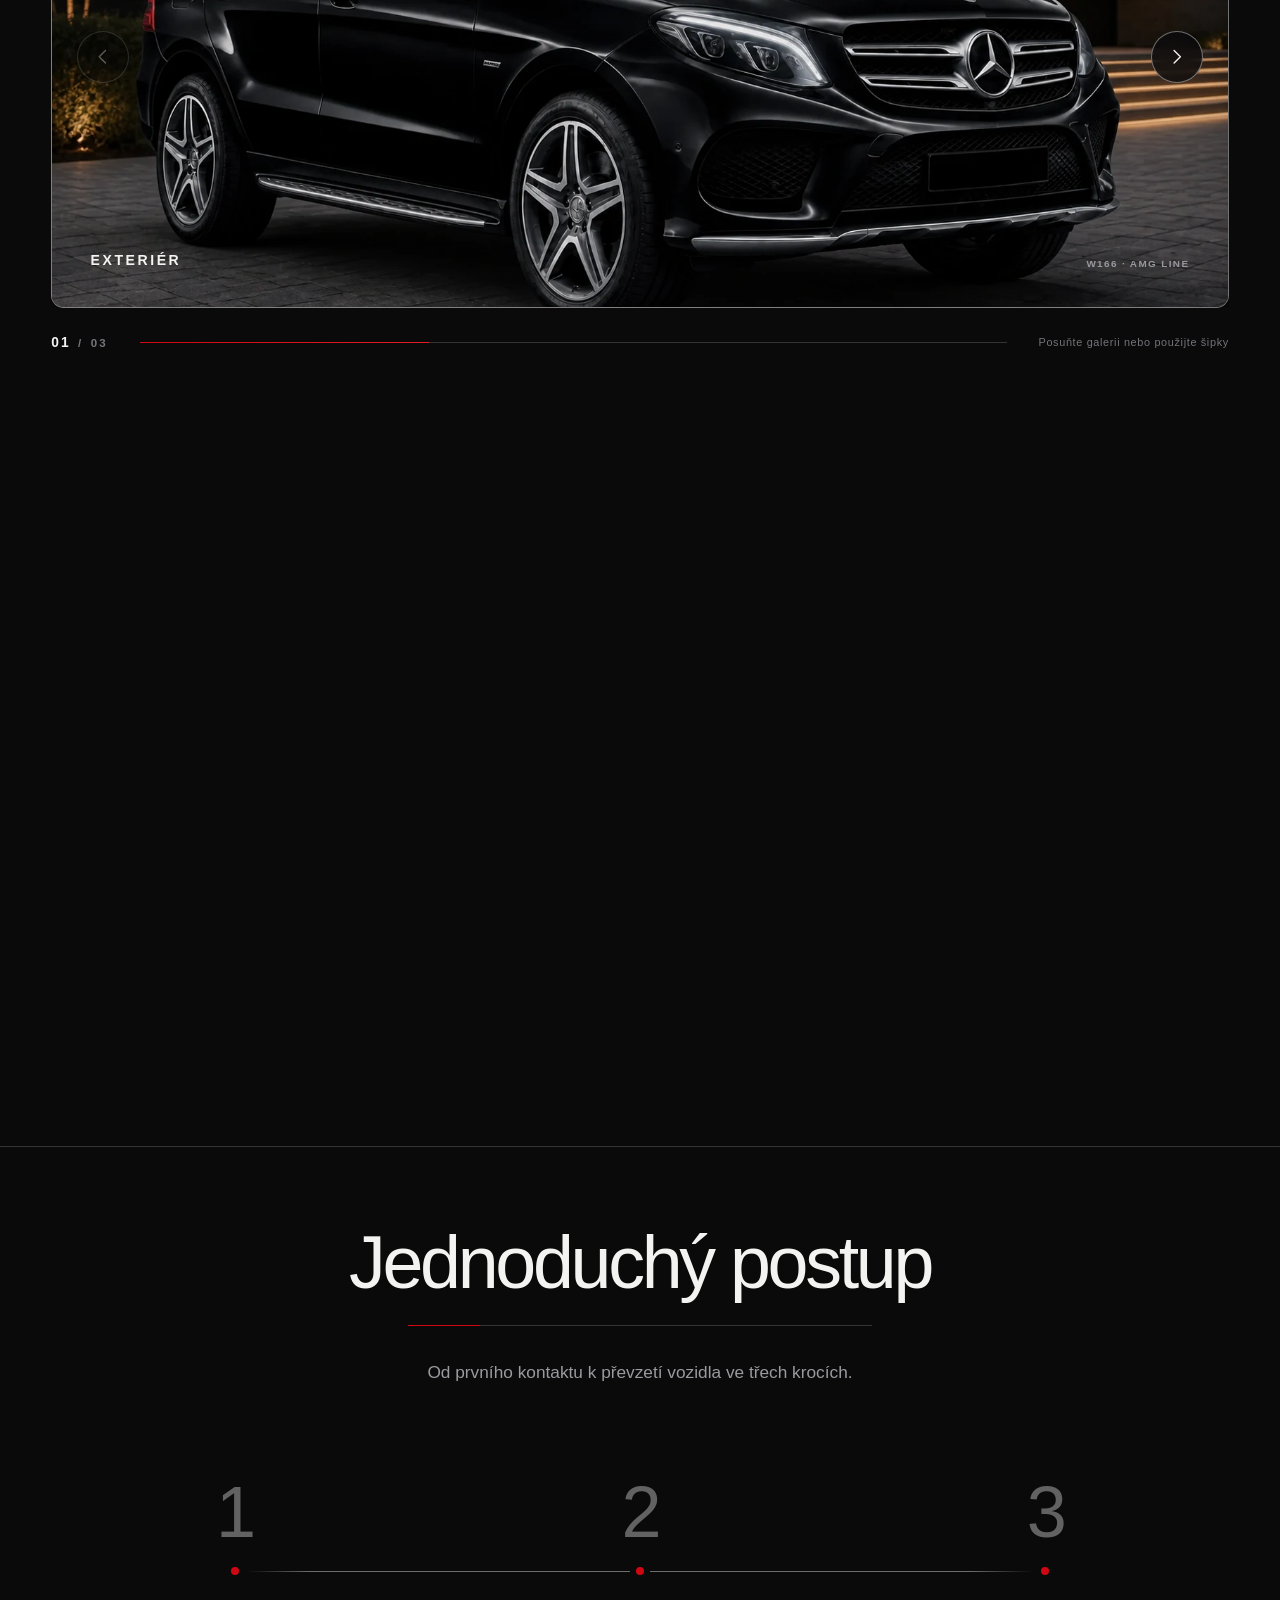
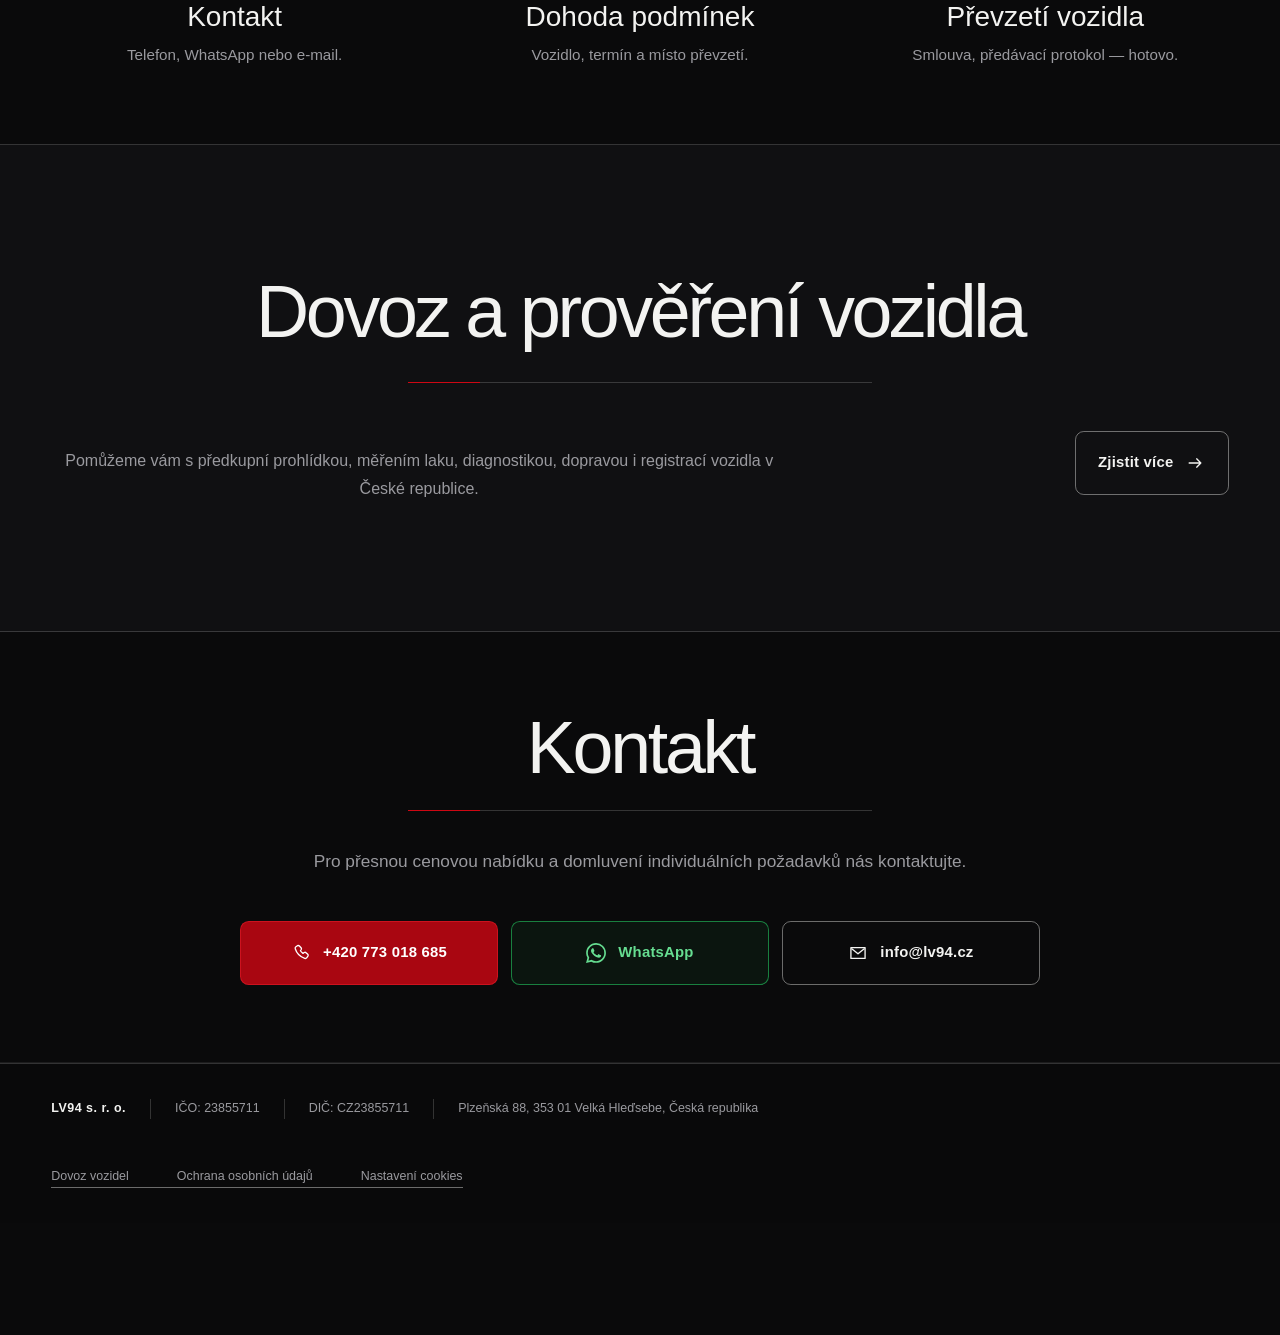
==== commit b8ce316a: "Center rental pricing heading" ====
--- a/src/index.html
+++ b/src/index.html
@@ -27,7 +27,7 @@
     <link rel="icon" href="favicon.ico" sizes="any">
     <link rel="icon" type="image/png" sizes="32x32" href="assets/images/favicon-32x32.png">
     <link rel="apple-touch-icon" sizes="180x180" href="assets/images/apple-touch-icon.png">
-    <link rel="stylesheet" href="css/style.css?v=20261116-flat-1">
+    <link rel="stylesheet" href="css/style.css?v=20261116-flat-2">
     <script src="js/script.js?v=20261103-language-1" defer></script>
 </head>
 <body>
@@ -256,10 +256,10 @@
             </dl>
 
             <section class="vehicle-pricing site-shell" aria-labelledby="pricing-title" data-reveal="section">
-                <div class="pricing-heading">
+                <div class="pricing-heading section-title--centered">
                     <p class="pricing-kicker" data-i18n="pricingKicker">Mercedes-Benz GLE</p>
                     <h3 id="pricing-title" data-i18n="pricingTitle">Ceník pronájmu</h3>
-                    <span class="heading-rule" aria-hidden="true"></span>
+                    <span class="heading-rule heading-rule--centered" aria-hidden="true"></span>
                 </div>
 
                 <dl class="pricing-grid" data-reveal="stagger">
--- a/src/css/style.css
+++ b/src/css/style.css
@@ -912,6 +912,7 @@
 
 .pricing-heading {
     max-width: 46rem;
+    margin-inline: auto;
 }
 
 .pricing-kicker {
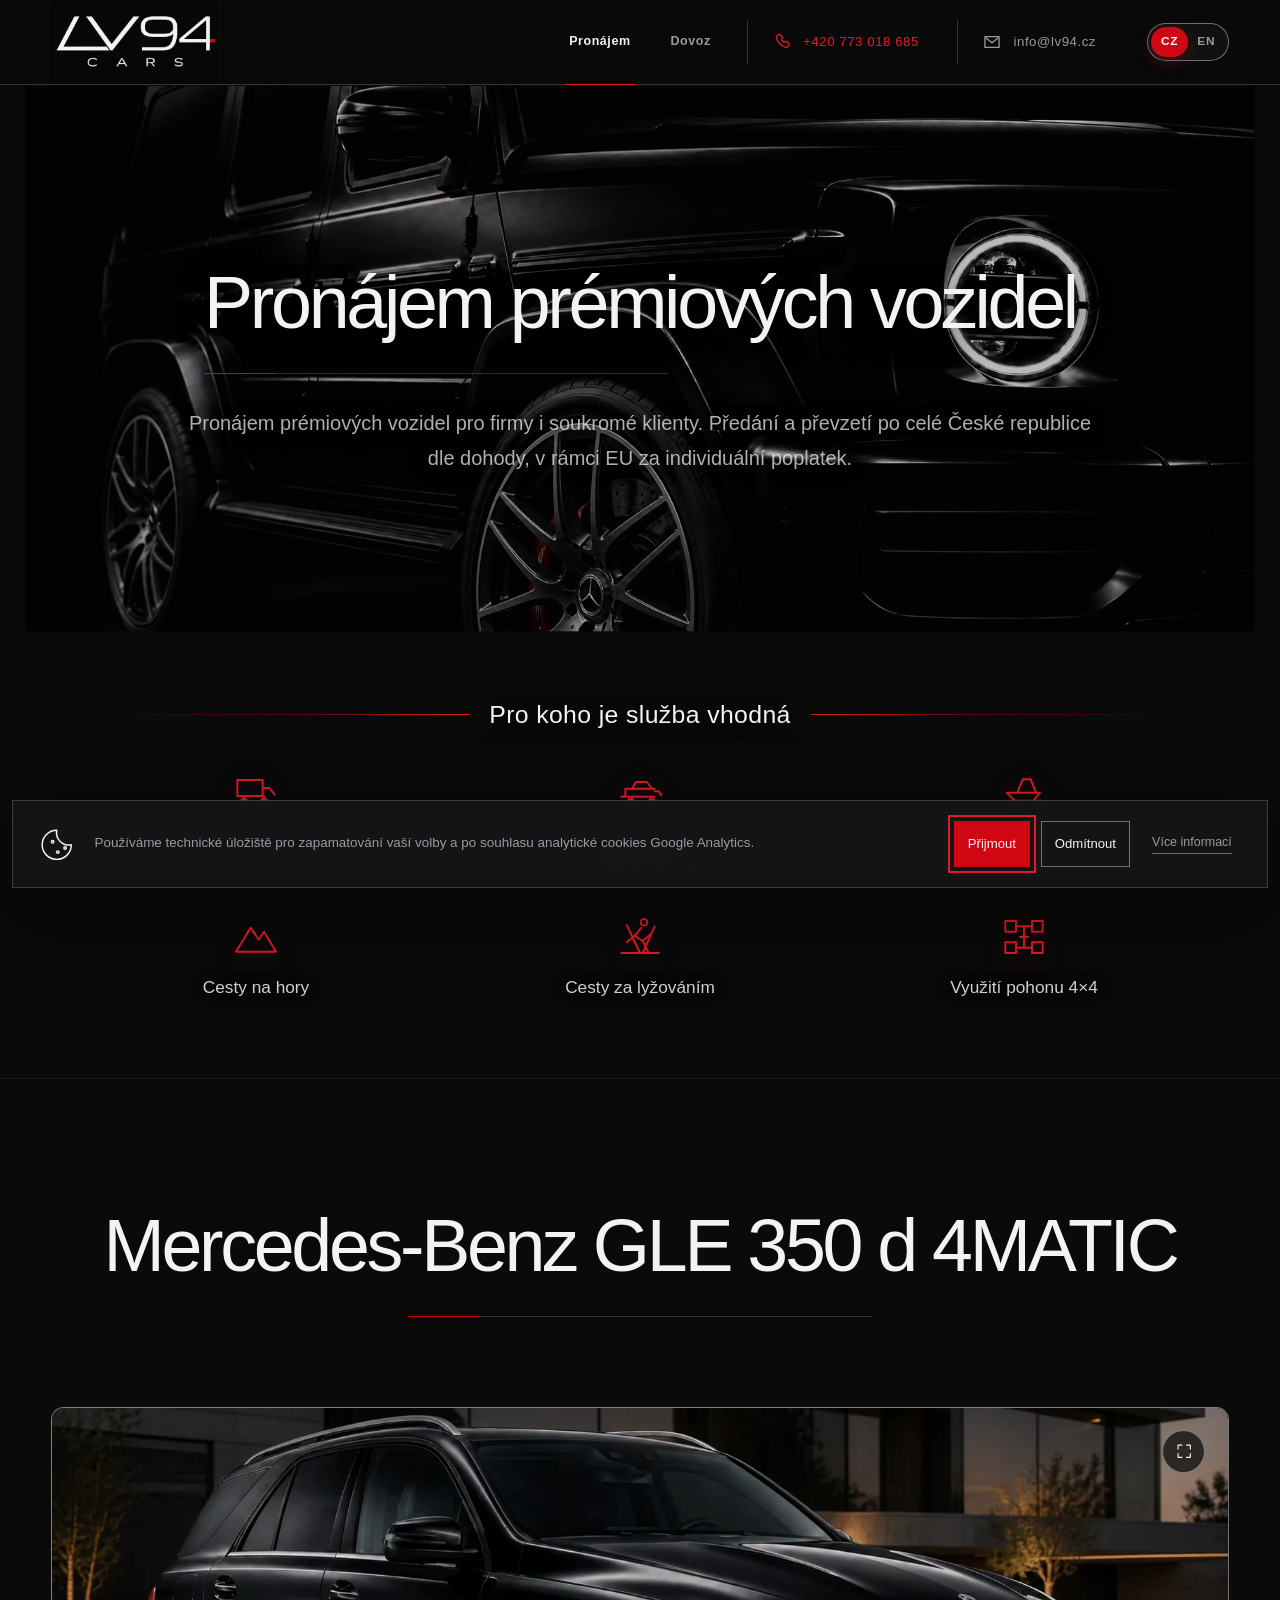
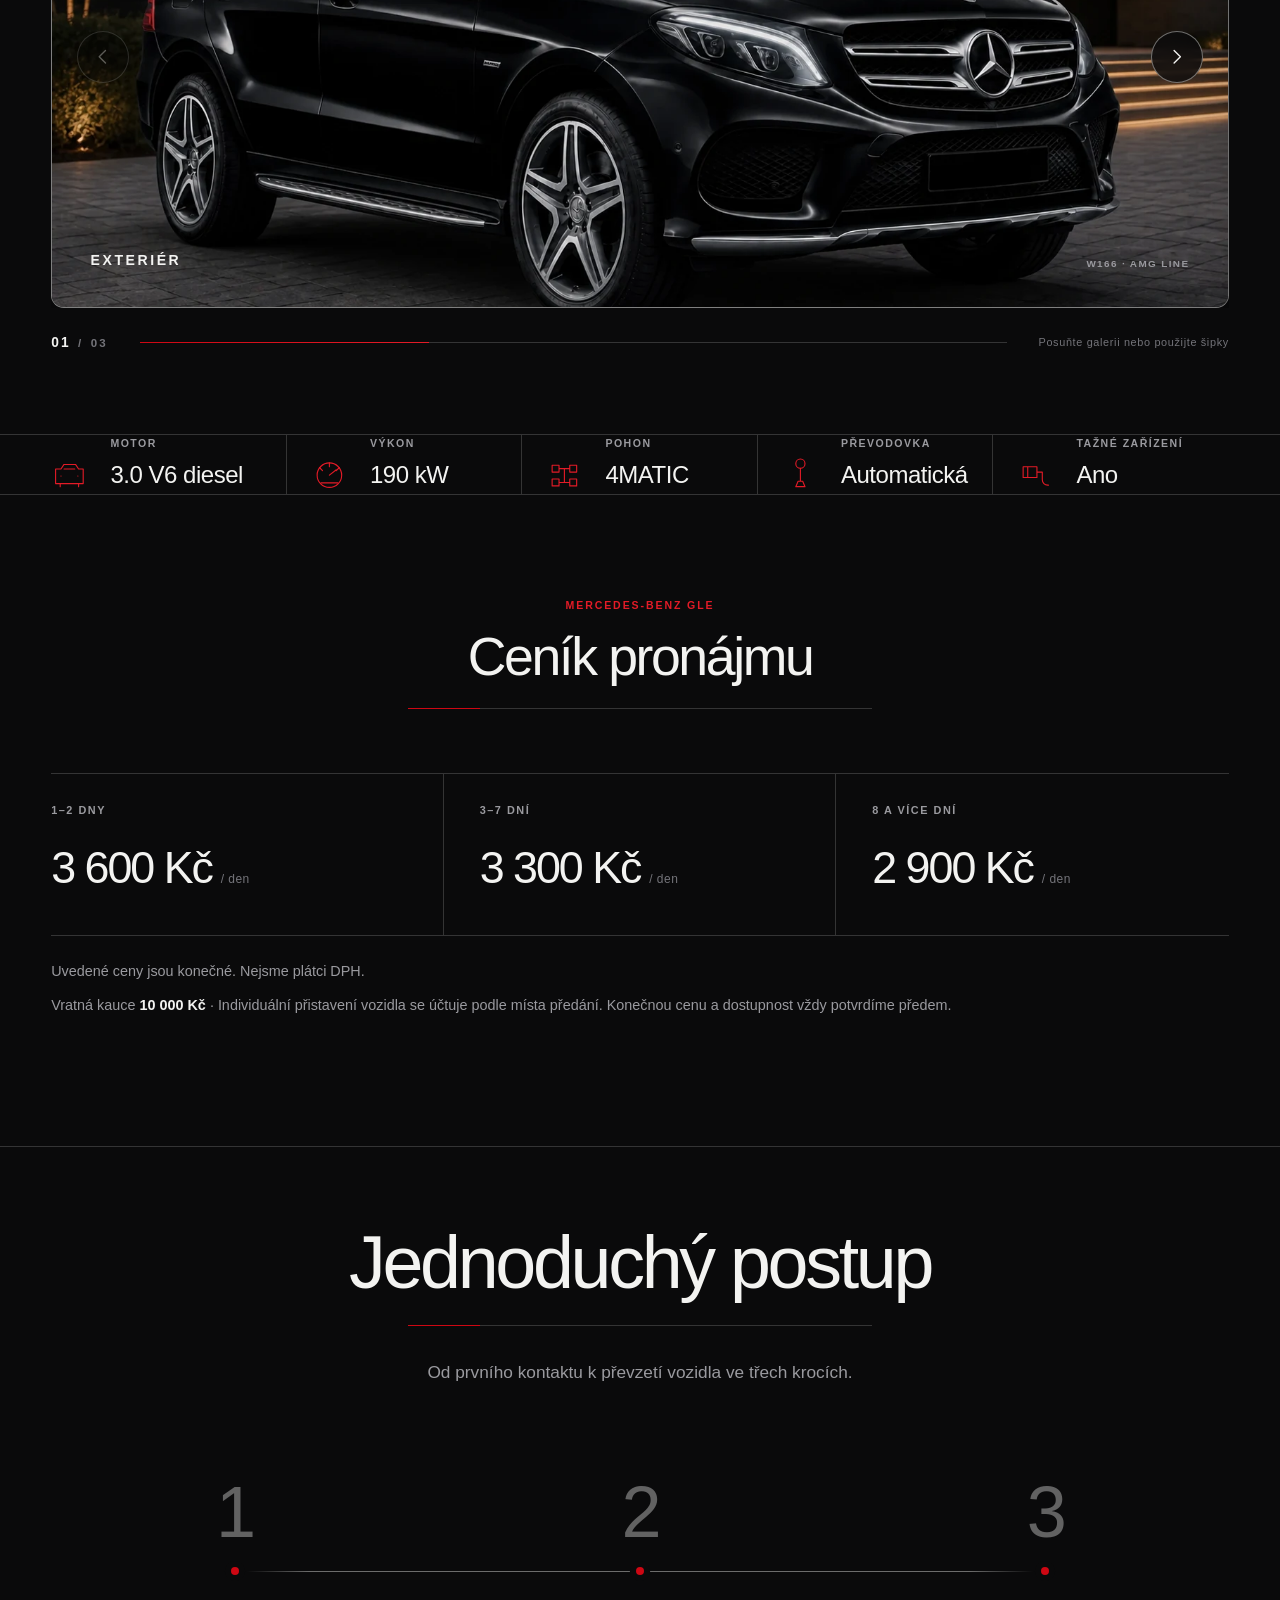
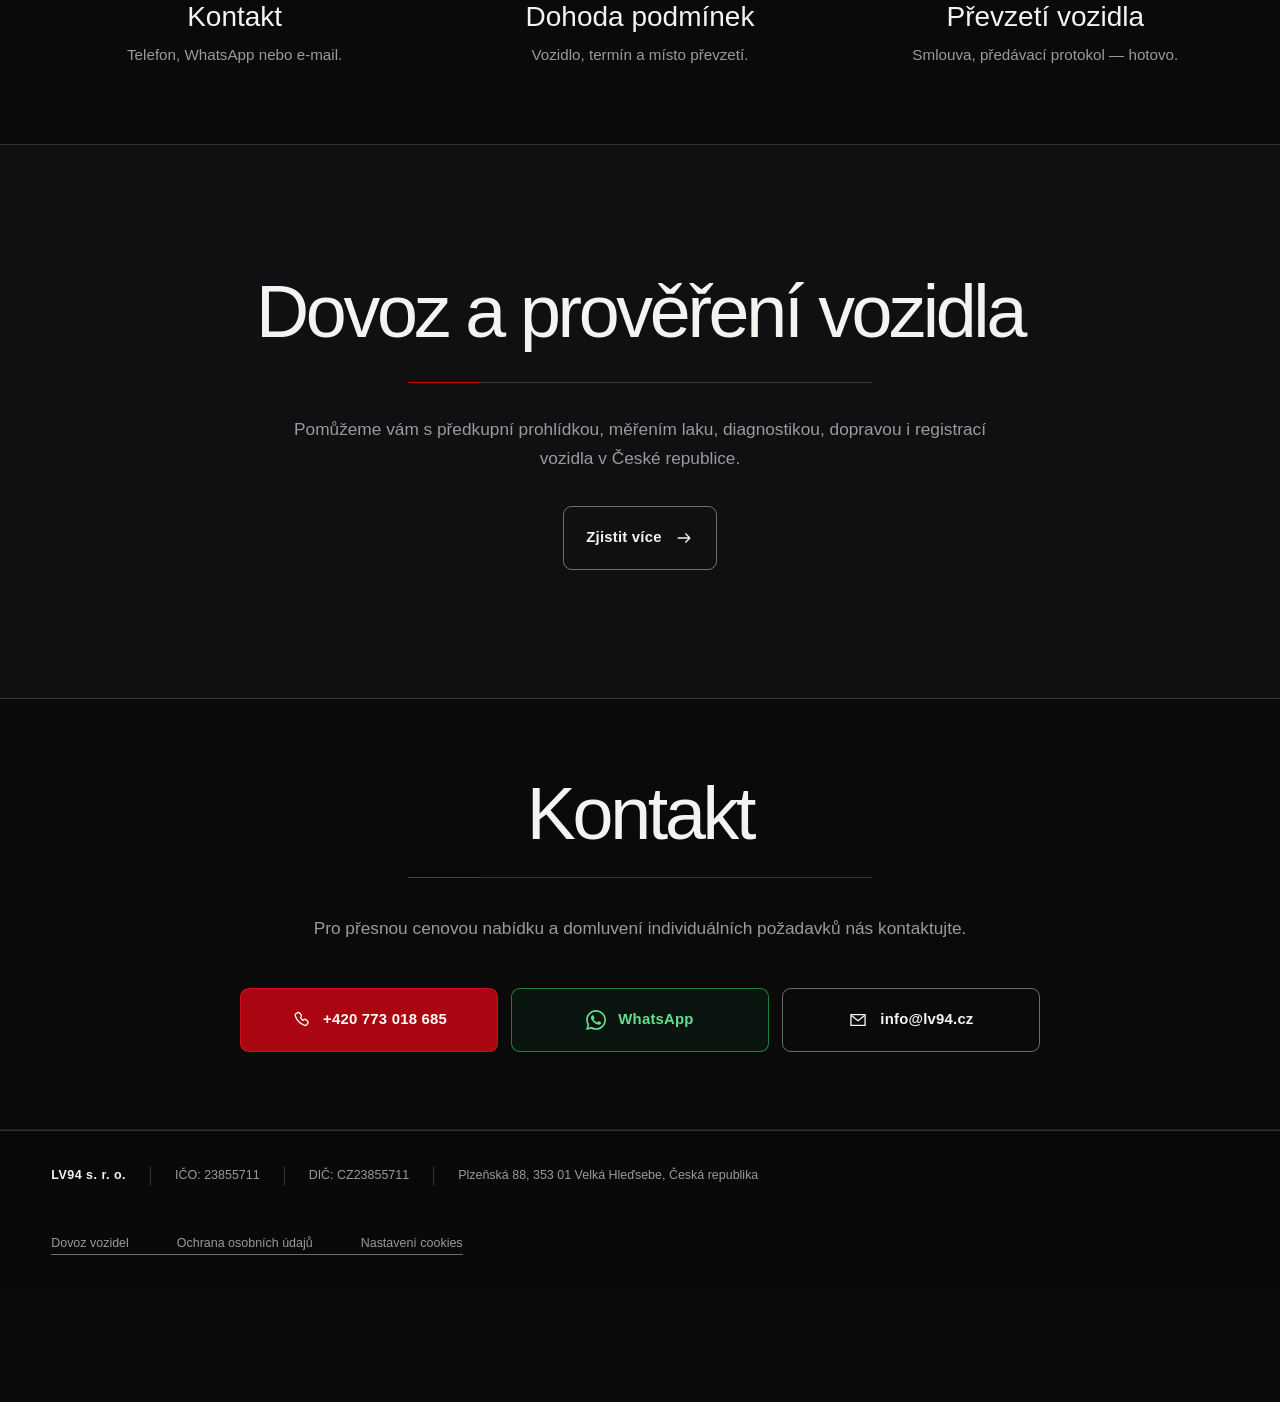
==== commit 94a05126: "Unify section intro styling and center import summary" ====
--- a/src/index.html
+++ b/src/index.html
@@ -27,7 +27,7 @@
     <link rel="icon" href="favicon.ico" sizes="any">
     <link rel="icon" type="image/png" sizes="32x32" href="assets/images/favicon-32x32.png">
     <link rel="apple-touch-icon" sizes="180x180" href="assets/images/apple-touch-icon.png">
-    <link rel="stylesheet" href="css/style.css?v=20261116-flat-2">
+    <link rel="stylesheet" href="css/style.css?v=20261116-intro-1">
     <script src="js/script.js?v=20261103-language-1" defer></script>
 </head>
 <body>
@@ -313,7 +313,7 @@
                 <div class="process-heading" data-reveal="section">
                     <h2 class="section-title section-title--centered" id="process-title" data-i18n="processTitle">Jednoduchý postup</h2>
                     <span class="heading-rule heading-rule--centered" aria-hidden="true"></span>
-                    <p data-i18n="processIntro">Od prvního kontaktu k převzetí vozidla ve třech krocích.</p>
+                    <p class="section-intro" data-i18n="processIntro">Od prvního kontaktu k převzetí vozidla ve třech krocích.</p>
                 </div>
                 <ol class="process-list" data-reveal="stagger">
                     <li>
@@ -348,7 +348,7 @@
                     <span class="heading-rule" aria-hidden="true"></span>
                 </div>
                 <div class="service-bridge-copy" data-reveal="section">
-                    <p data-i18n="importBridgeText">Pomůžeme vám s předkupní prohlídkou, měřením laku, diagnostikou, dopravou i registrací vozidla v České republice.</p>
+                    <p class="section-intro" data-i18n="importBridgeText">Pomůžeme vám s předkupní prohlídkou, měřením laku, diagnostikou, dopravou i registrací vozidla v České republice.</p>
                 </div>
                 <a class="button button--secondary" href="dovoz-vozidel.html" data-reveal="section">
                     <span data-i18n="importBridgeButton">Zjistit více</span>
@@ -361,7 +361,7 @@
             <div class="site-shell contact-inner" data-reveal="section">
                 <h2 class="section-title section-title--centered" id="contact-title" data-i18n="contactTitle">Kontakt</h2>
                 <span class="heading-rule heading-rule--centered" aria-hidden="true"></span>
-                <p class="contact-intro" data-i18n="contactIntro">
+                <p class="section-intro contact-intro" data-i18n="contactIntro">
                     Pro přesnou cenovou nabídku a domluvení individuálních požadavků nás kontaktujte.
                 </p>
                 <div class="contact-actions">
--- a/src/css/style.css
+++ b/src/css/style.css
@@ -606,7 +606,12 @@
     grid-column: 1 / -1;
 }
 
-.service-bridge-copy {
+.section-intro {
+    max-width: 46rem;
+    margin: clamp(1.5rem, 3vw, 2rem) auto 0;
+    color: var(--color-muted);
+    font-size: clamp(0.95rem, 1.5vw, 1.08rem);
+    line-height: 1.7;
     text-align: center;
 }
 
@@ -1027,13 +1032,6 @@
     margin: 1.5rem auto 0;
 }
 
-.process-heading p {
-    margin: clamp(1.5rem, 3vw, 2rem) 0 0;
-    color: var(--color-muted);
-    font-size: clamp(0.95rem, 1.5vw, 1.08rem);
-    line-height: 1.7;
-}
-
 .process-list {
     --step-marker-gap: clamp(0.8rem, 2vw, 1.2rem);
     --step-number-size: clamp(2.8rem, 8vw, 4.5rem);
@@ -1149,11 +1147,7 @@
 }
 
 .contact-intro {
-    max-width: 44rem;
-    margin: 0 0 clamp(2rem, 4vw, 2.8rem);
-    color: var(--color-muted);
-    font-size: clamp(0.95rem, 1.4vw, 1.08rem);
-    line-height: 1.7;
+    margin: 0 auto clamp(2rem, 4vw, 2.8rem);
 }
 
 .contact-actions {
@@ -2157,7 +2151,6 @@
     text-align: center;
 }
 
-.import-section-heading > p,
 .inspection-detail-copy > p {
     max-width: 52rem;
     margin: clamp(1.75rem, 3vw, 2.5rem) auto 0;
@@ -2390,24 +2383,11 @@
 }
 
 .service-bridge-layout {
-    display: grid;
-    align-items: center;
-    gap: 2.5rem;
-}
-
-.service-bridge-copy {
-    max-width: 58rem;
-}
-
-.service-bridge-copy p {
-    max-width: 46rem;
-    margin: 1.5rem 0 0;
-    color: var(--color-muted);
-    line-height: 1.75;
+    text-align: center;
 }
 
 .service-bridge .button {
-    justify-self: start;
+    margin-top: 2rem;
     padding-inline: 1.4rem;
 }
 
@@ -2452,10 +2432,6 @@
     .import-process-list li:nth-last-child(-n + 2) {
         border-bottom: 0;
     }
-
-    .service-bridge-layout {
-        grid-template-columns: minmax(0, 1fr) auto;
-    }
 }
 
 @media (min-width: 64rem) {
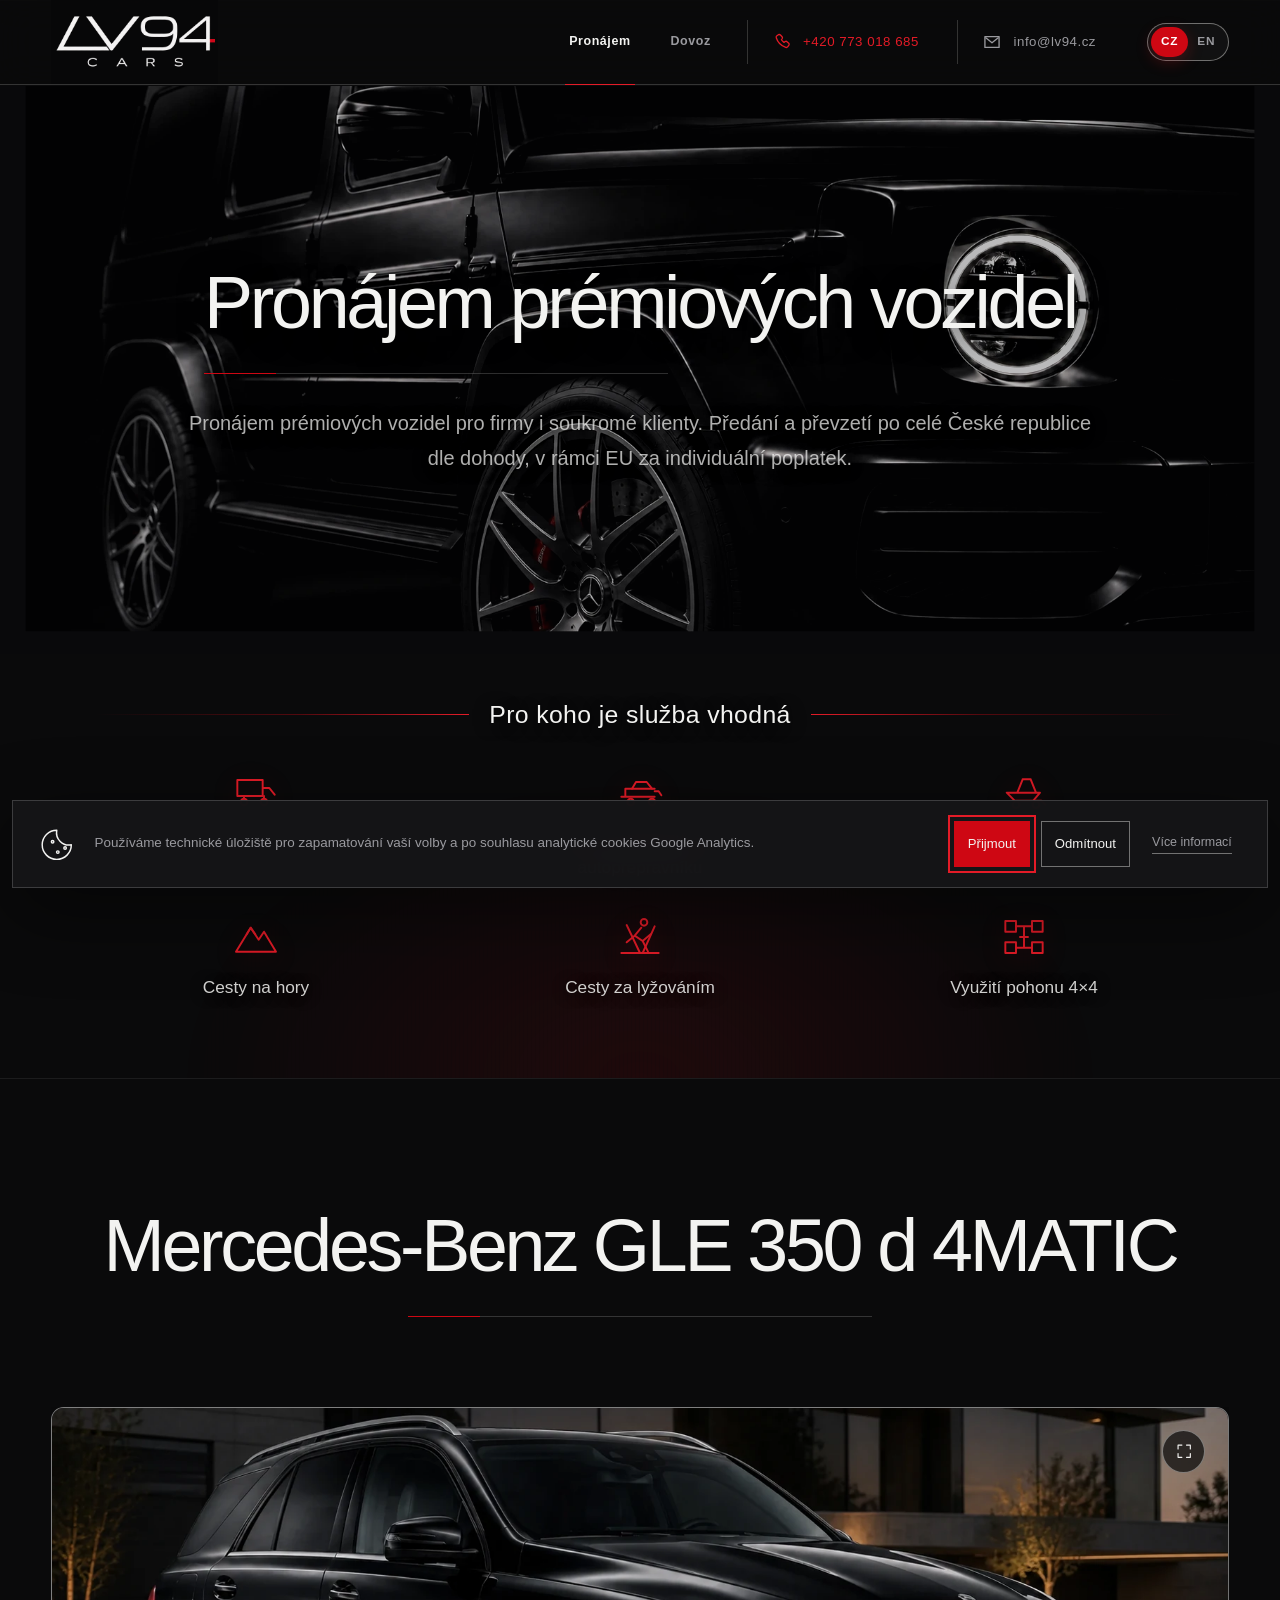
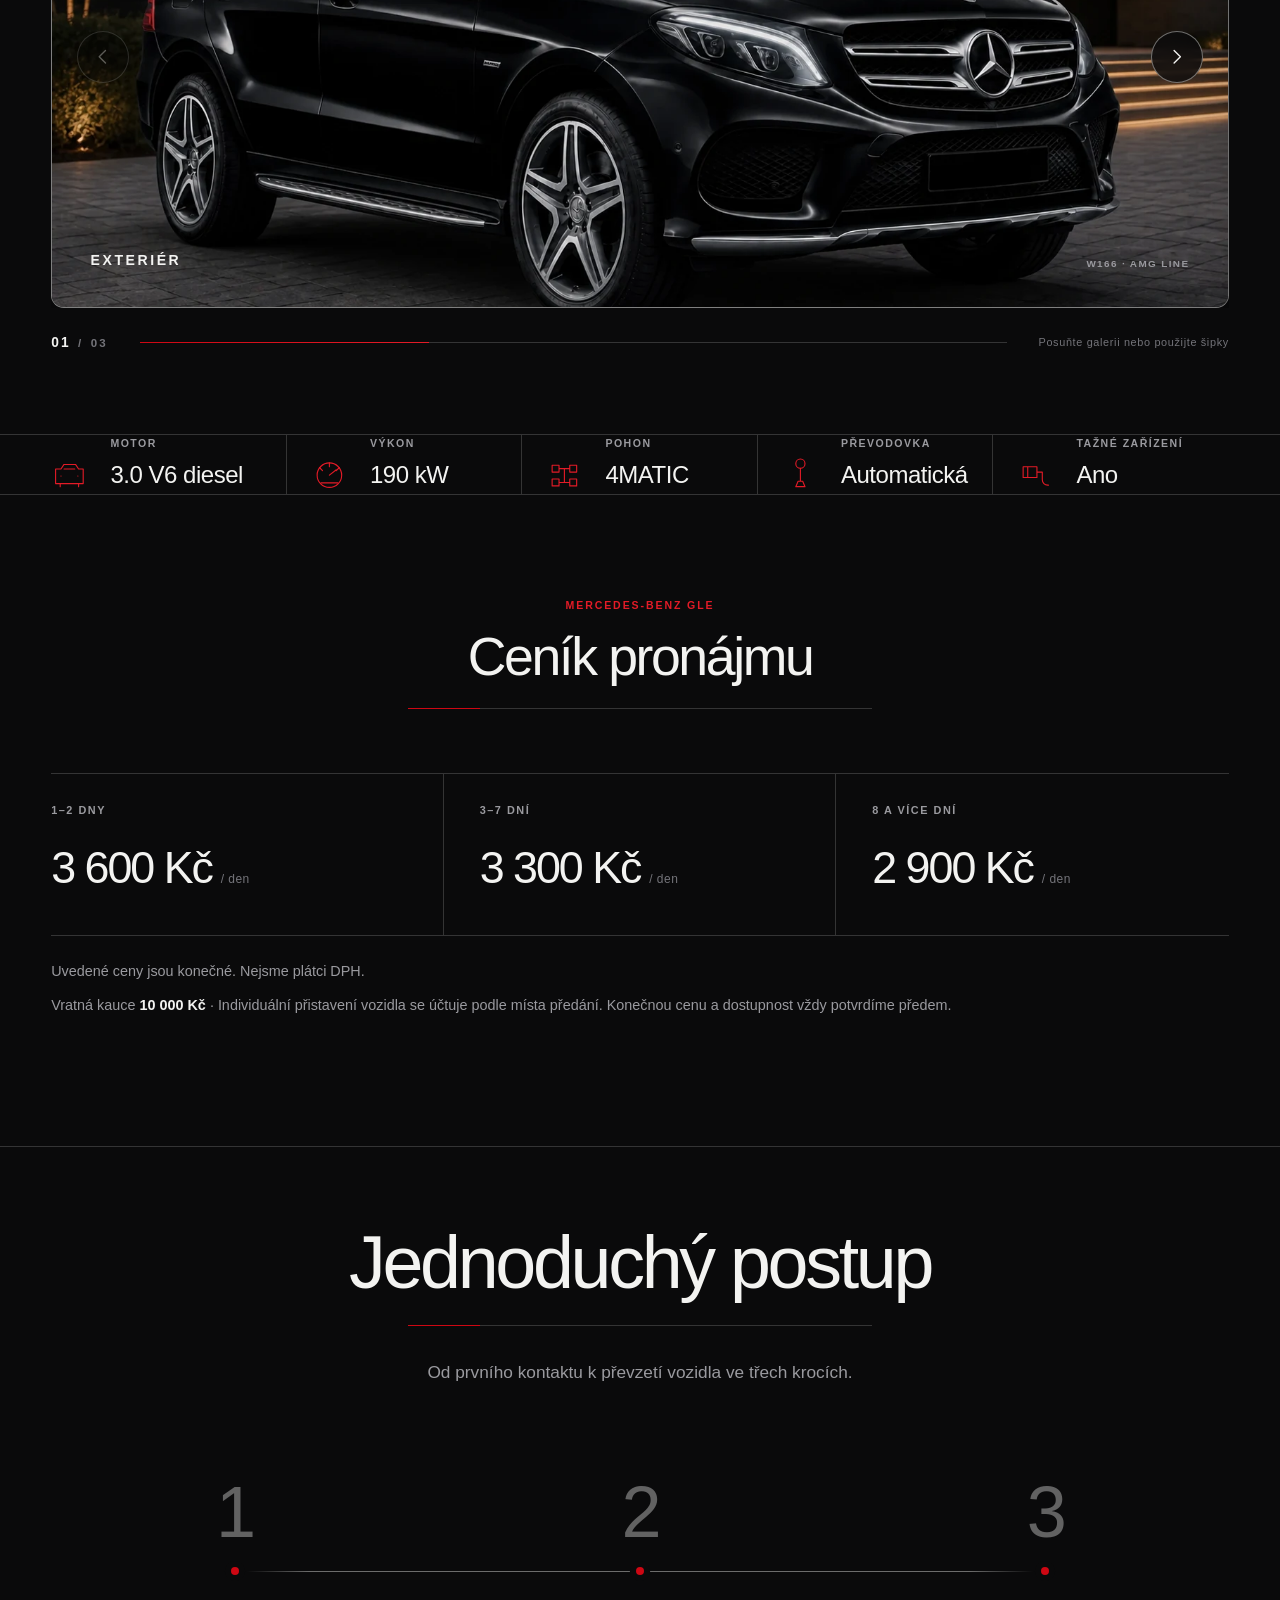
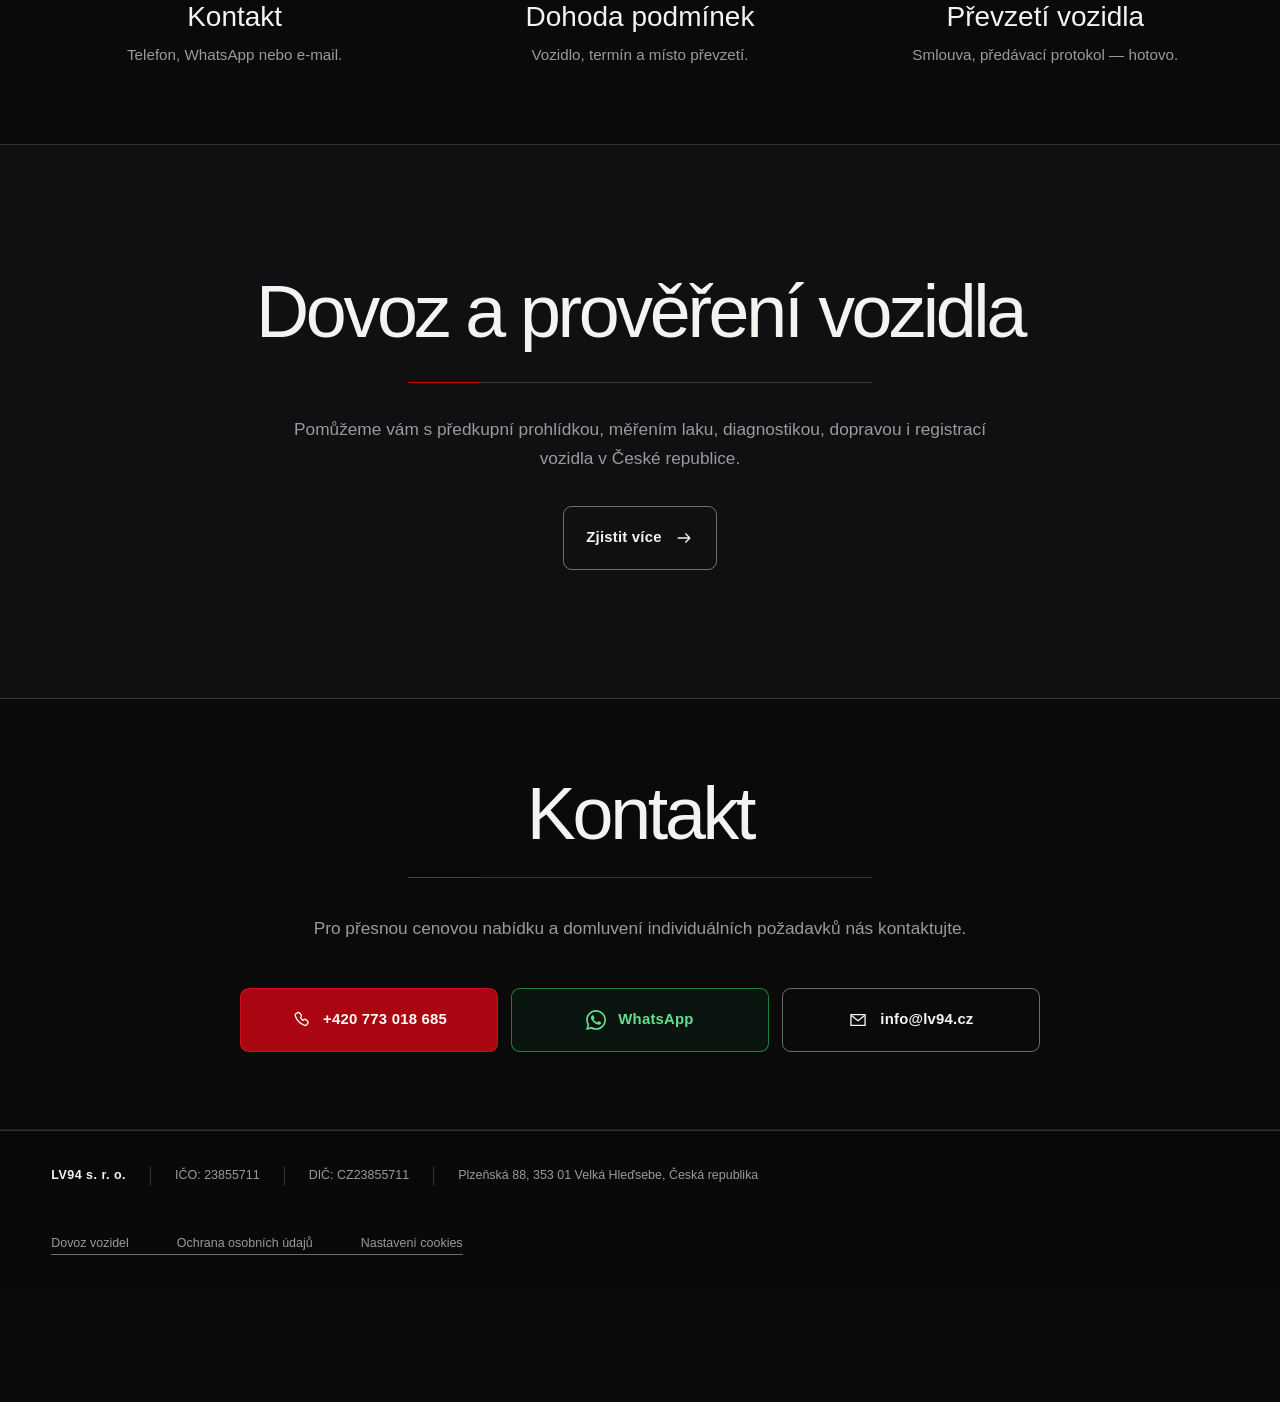
==== commit f9362bce: "Add subtle burgundy backlight to rental use cases" ====
--- a/src/index.html
+++ b/src/index.html
@@ -27,7 +27,7 @@
     <link rel="icon" href="favicon.ico" sizes="any">
     <link rel="icon" type="image/png" sizes="32x32" href="assets/images/favicon-32x32.png">
     <link rel="apple-touch-icon" sizes="180x180" href="assets/images/apple-touch-icon.png">
-    <link rel="stylesheet" href="css/style.css?v=20261116-intro-1">
+    <link rel="stylesheet" href="css/style.css?v=20261116-glow-1">
     <script src="js/script.js?v=20261103-language-1" defer></script>
 </head>
 <body>
--- a/src/css/style.css
+++ b/src/css/style.css
@@ -495,6 +495,18 @@
     background: var(--color-bg);
 }
 
+.service-use-cases-band::before {
+    position: absolute;
+    z-index: -1;
+    inset: 0;
+    background:
+        repeating-linear-gradient(90deg, transparent 0 3px, rgb(0 0 0 / 12%) 3px 4px),
+        var(--color-accent);
+    mask-image: radial-gradient(ellipse min(42vw, 32rem) 78% at bottom center, rgb(0 0 0 / 11%), transparent 90%);
+    content: "";
+    pointer-events: none;
+}
+
 .service-use-cases-title {
     display: flex;
     align-items: center;
